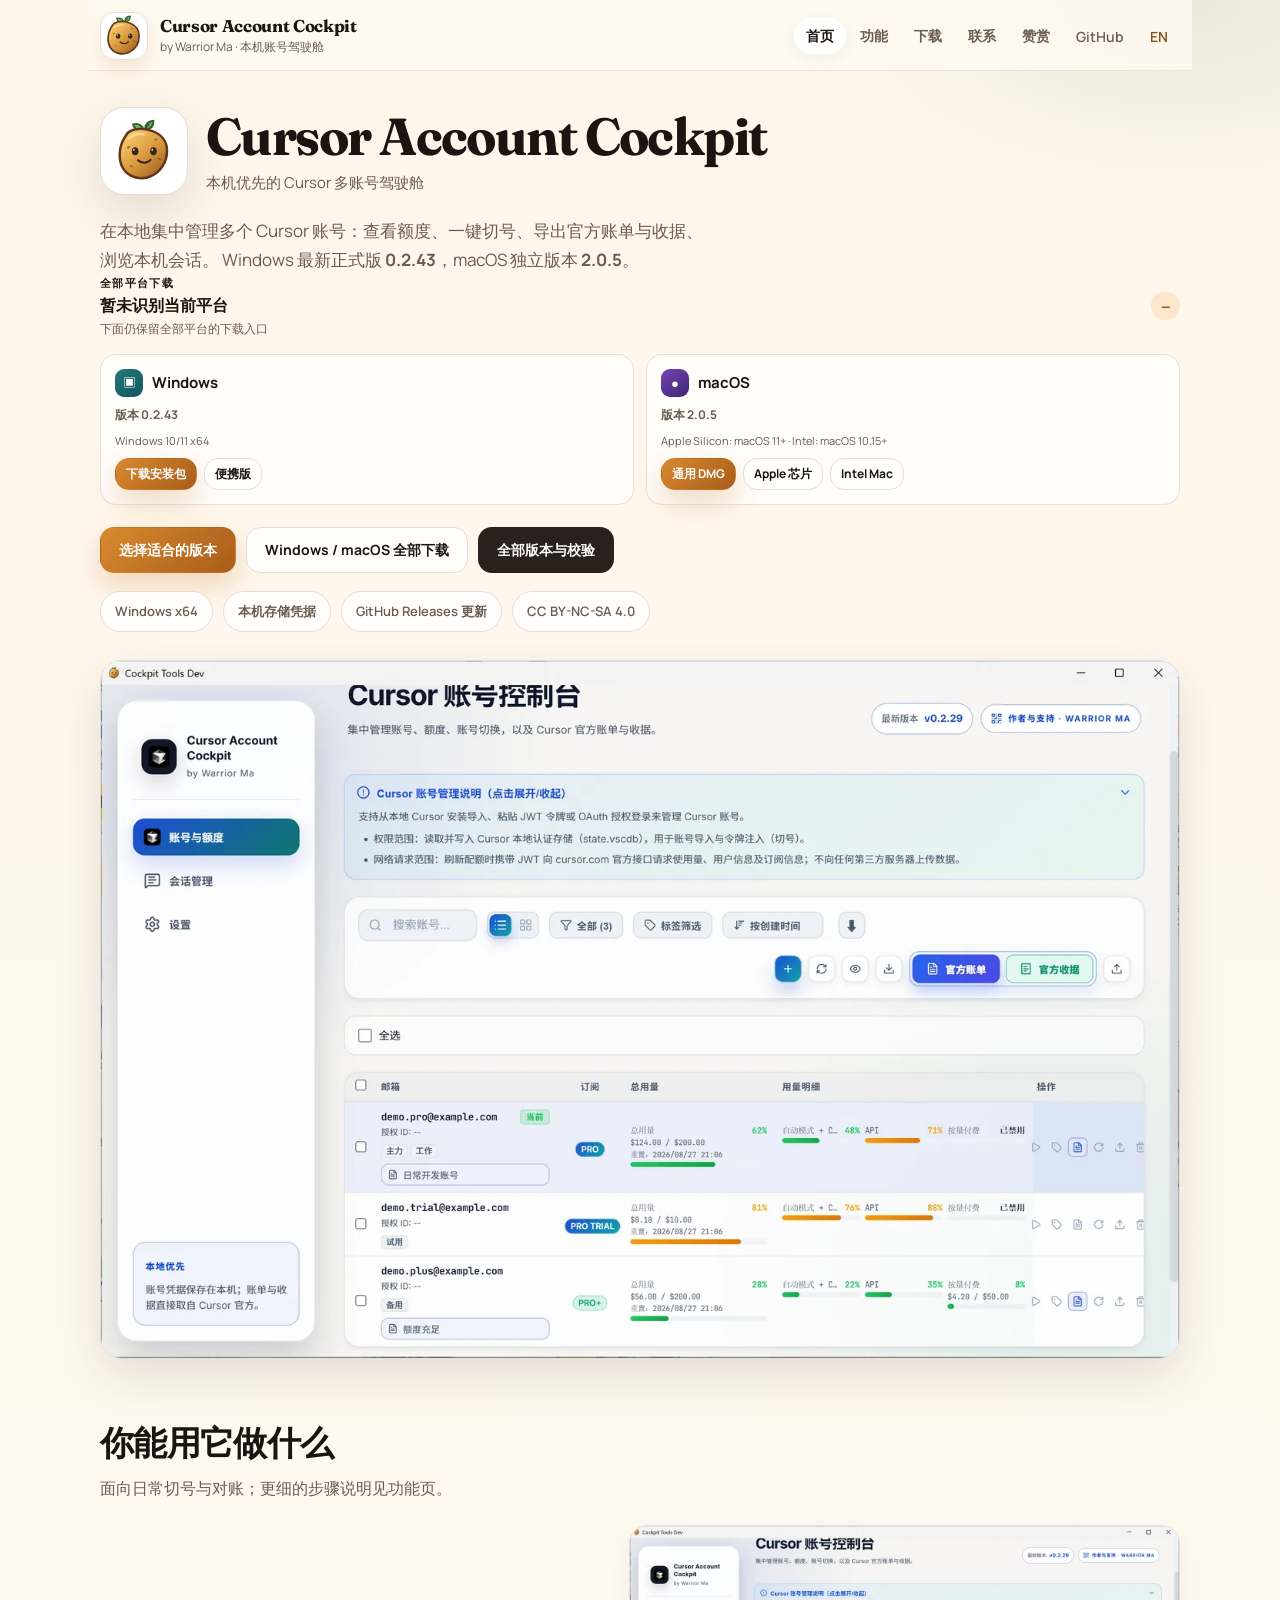
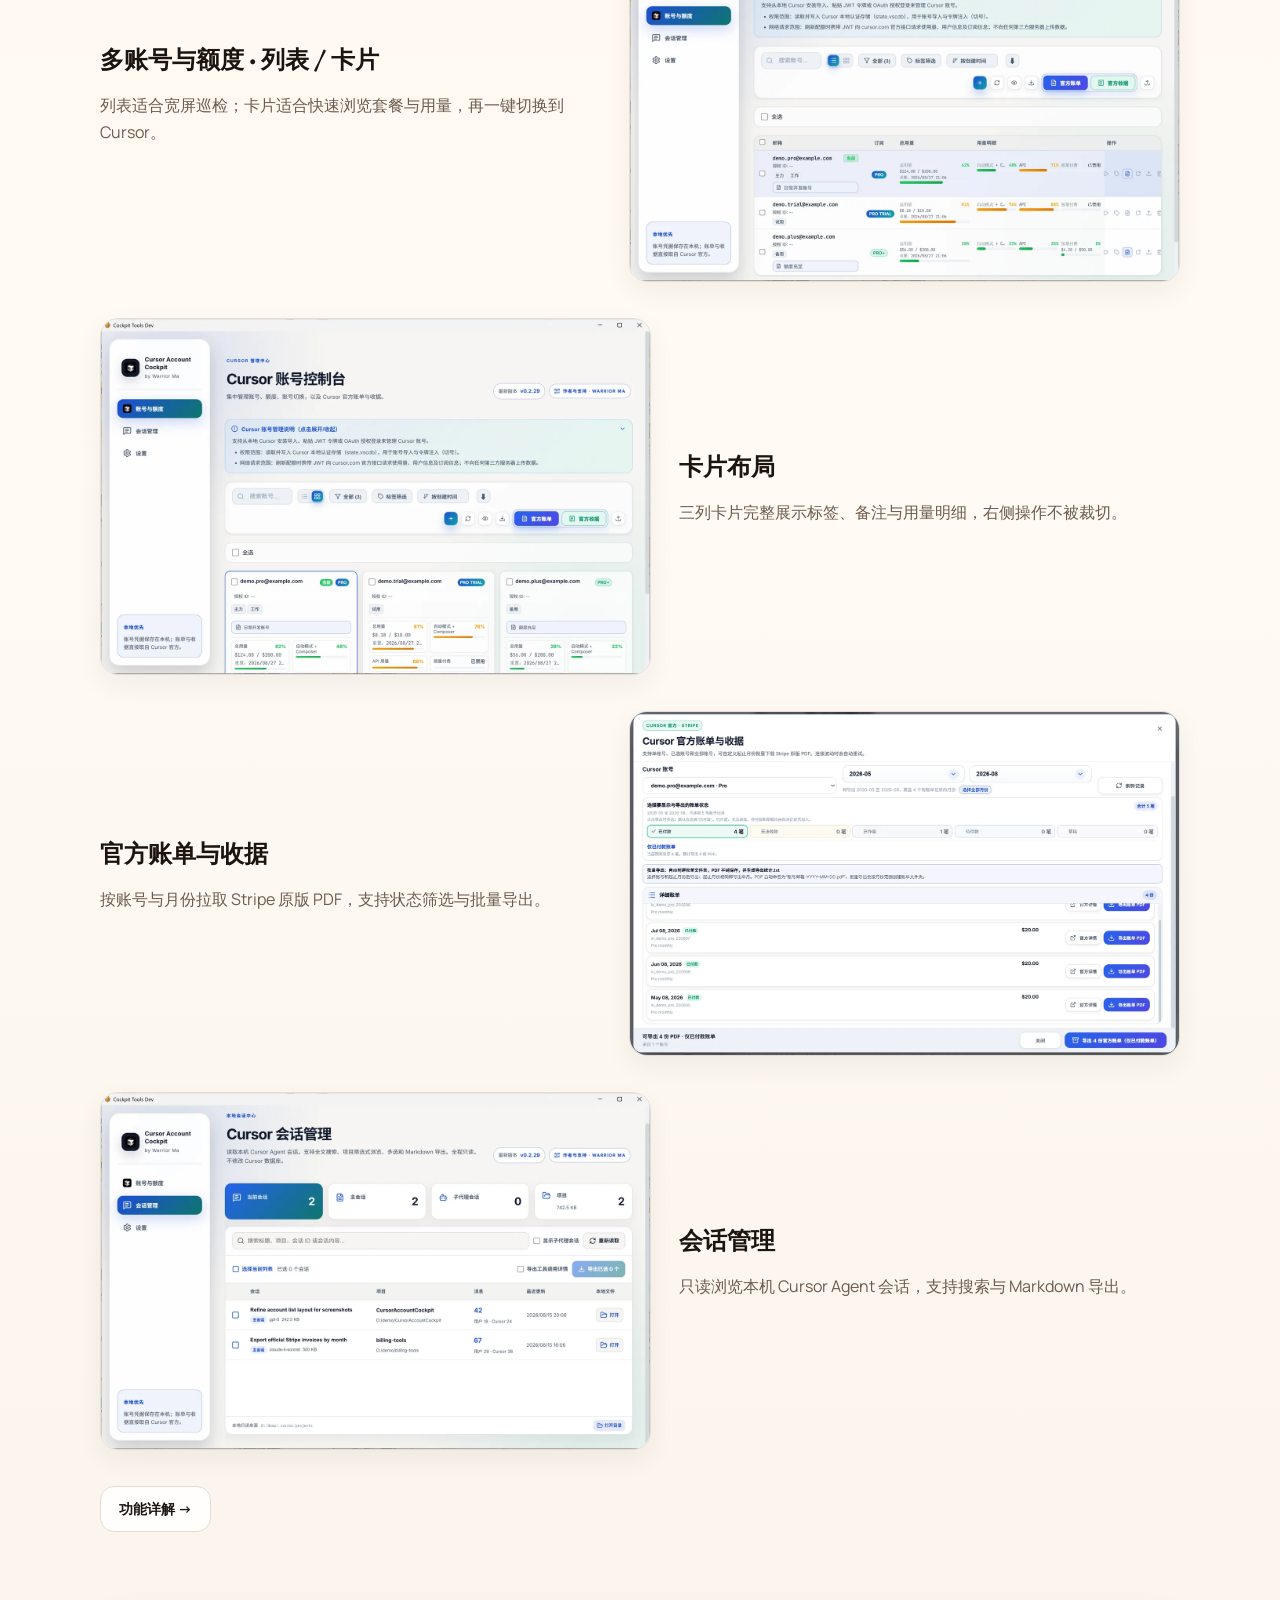
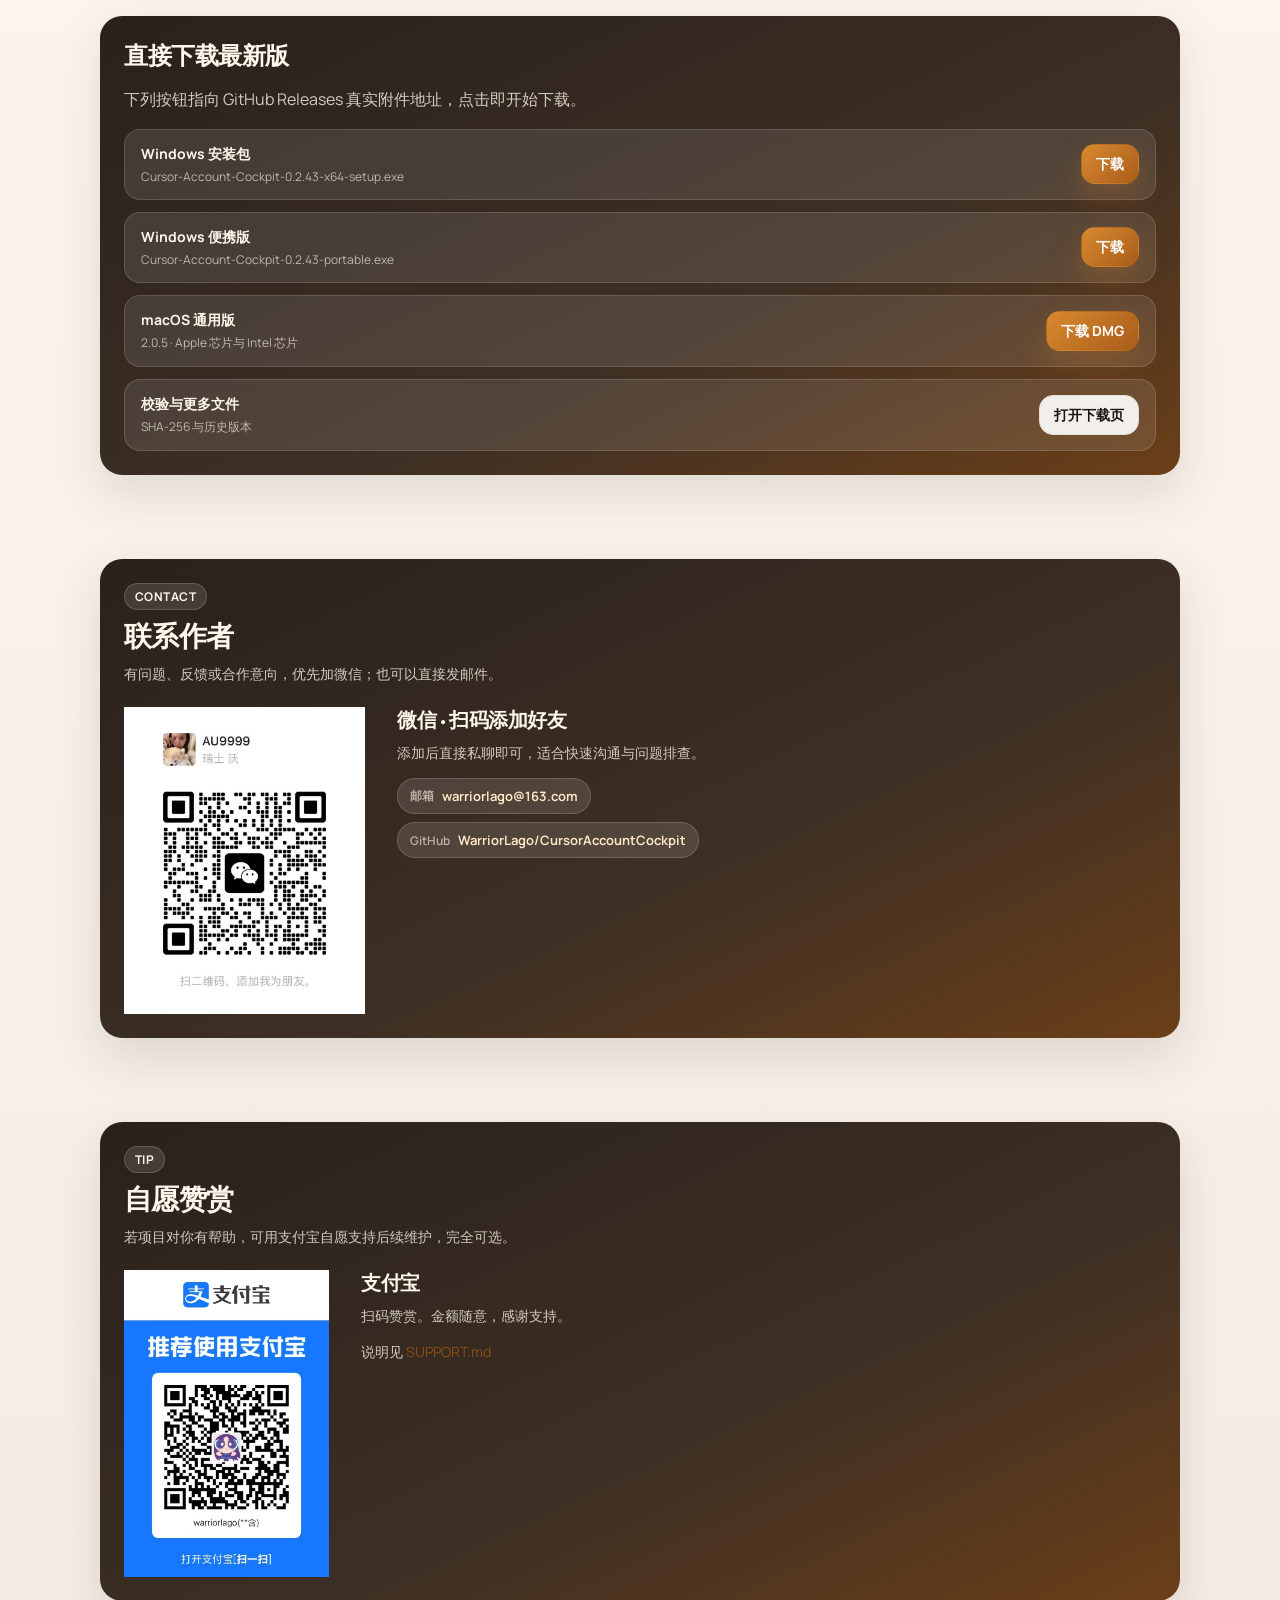
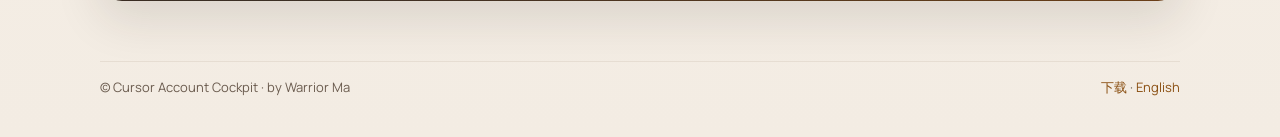
==== index.html @ 17961ff5 "release: sync site and README for Windows 0.2.43 / macOS 2.0.5" ====
﻿<!DOCTYPE html>
<html lang="zh-CN">
<head>
  <meta charset="UTF-8" />
  <meta name="viewport" content="width=device-width, initial-scale=1" />
  <title>Cursor Account Cockpit · 本机 Cursor 账号驾驶舱</title>
  <meta name="description" content="本机多账号管理、账单导出、会话浏览与安全设置。Windows 桌面应用。" />
  <link rel="icon" href="assets/potato.svg" type="image/svg+xml" />
  <link rel="preconnect" href="https://fonts.googleapis.com" />
  <link rel="preconnect" href="https://fonts.gstatic.com" crossorigin />
  <link href="https://fonts.googleapis.com/css2?family=Fraunces:opsz,wght@9..144,650;9..144,700&family=Manrope:wght@400;600;700&display=swap" rel="stylesheet" />
  <link rel="stylesheet" href="assets/site.css?v=20260826img2" />
</head>
<body>
  <div class="shell">
    <header class="topnav">
      <a class="brand" href="./">
        <span class="brand-mark"><img src="assets/potato.svg" alt="" width="48" height="48" /></span>
        <span>
          <strong>Cursor Account Cockpit</strong>
          <em>by Warrior Ma · 本机账号驾驶舱</em>
        </span>
      </a>
      <nav class="nav-links" aria-label="主导航">
        <a class="active" href="./">首页</a>
        <a href="features.html">功能</a>
        <a href="download.html">下载</a>
        <a href="#contact">联系</a>
        <a href="#tip">赞赏</a>
        <a href="https://github.com/WarriorLago/CursorAccountCockpit">GitHub</a>
        <a class="lang-switch" href="en/">EN</a>
      </nav>
    </header>

    <section class="hero">
      <div class="hero-brand">
        <div class="hero-potato"><img src="assets/potato.svg" alt="Cursor Account Cockpit" width="88" height="88" /></div>
        <div>
          <h1>Cursor Account Cockpit</h1>
          <p>本机优先的 Cursor 多账号驾驶舱</p>
        </div>
      </div>
      <p class="lead">
        在本地集中管理多个 Cursor 账号：查看额度、一键切号、导出官方账单与收据、浏览本机会话。
        Windows 最新正式版 <strong>0.2.43</strong>，macOS 独立版本 <strong>2.0.5</strong>。
      </p>
      <div id="platform-recommendation" aria-live="polite"><span>正在检测当前平台…</span></div>
      <div class="actions">
        <a class="btn btn-primary" data-smart-download="primary" data-download-page="download.html" href="download.html">检测设备后下载</a>
        <a class="btn btn-ghost" href="download.html">Windows / macOS 全部下载</a>
        <a class="btn btn-deep" href="download.html">全部版本与校验</a>
      </div>
      <div class="pill-row">
        <span class="pill">Windows x64</span>
        <span class="pill">本机存储凭据</span>
        <span class="pill">GitHub Releases 更新</span>
        <span class="pill">CC BY-NC-SA 4.0</span>
      </div>
      <div class="hero-shot">
        <img src="assets/images/accounts.webp" alt="账号与额度列表界面" width="1400" height="860" />
      </div>
    </section>

    <section class="section" id="highlights">
      <div class="section-head">
        <h2>你能用它做什么</h2>
        <p>面向日常切号与对账；更细的步骤说明见功能页。</p>
      </div>

      <article class="feature">
        <div>
          <h3>多账号与额度 · 列表 / 卡片</h3>
          <p>列表适合宽屏巡检；卡片适合快速浏览套餐与用量，再一键切换到 Cursor。</p>
        </div>
        <div class="feature-media">
          <img loading="lazy" decoding="async" src="assets/images/accounts.webp" alt="账号列表视图" />
        </div>
      </article>

      <article class="feature reverse">
        <div>
          <h3>卡片布局</h3>
          <p>三列卡片完整展示标签、备注与用量明细，右侧操作不被裁切。</p>
        </div>
        <div class="feature-media">
          <img loading="lazy" decoding="async" src="assets/images/accounts-cards.webp" alt="账号卡片视图" />
        </div>
      </article>

      <article class="feature">
        <div>
          <h3>官方账单与收据</h3>
          <p>按账号与月份拉取 Stripe 原版 PDF，支持状态筛选与批量导出。</p>
        </div>
        <div class="feature-media">
          <img loading="lazy" decoding="async" src="assets/images/billing.webp" alt="官方账单导出" />
        </div>
      </article>

      <article class="feature reverse">
        <div>
          <h3>会话管理</h3>
          <p>只读浏览本机 Cursor Agent 会话，支持搜索与 Markdown 导出。</p>
        </div>
        <div class="feature-media">
          <img loading="lazy" decoding="async" src="assets/images/sessions.webp" alt="会话管理" />
        </div>
      </article>

      <div class="actions">
        <a class="btn btn-ghost" href="features.html">功能详解 →</a>
      </div>
    </section>

    <section class="section">
      <div class="panel deep">
        <h2>直接下载最新版</h2>
        <p>下列按钮指向 GitHub Releases 真实附件地址，点击即开始下载。</p>
        <div class="dl-grid">
          <div class="dl-item">
            <div>
              <strong>Windows 安装包</strong>
              <span>Cursor-Account-Cockpit-0.2.43-x64-setup.exe</span>
            </div>
            <a class="btn btn-primary" href="https://github.com/WarriorLago/CursorAccountCockpit/releases/download/v0.2.43/Cursor-Account-Cockpit-0.2.43-x64-setup.exe">下载</a>
          </div>
          <div class="dl-item">
            <div>
              <strong>Windows 便携版</strong>
              <span>Cursor-Account-Cockpit-0.2.43-portable.exe</span>
            </div>
            <a class="btn btn-primary" href="https://github.com/WarriorLago/CursorAccountCockpit/releases/download/v0.2.43/Cursor-Account-Cockpit-0.2.43-portable.exe">下载</a>
          </div>
          <div class="dl-item">
            <div>
              <strong>macOS 通用版</strong>
              <span>2.0.5 · Apple 芯片与 Intel 芯片</span>
            </div>
            <a class="btn btn-primary" href="https://github.com/WarriorLago/CursorAccountCockpit/releases/download/v2.0.5/Cursor-Account-Cockpit-2.0.5-macos-universal.dmg">下载 DMG</a>
          </div>
          <div class="dl-item">
            <div>
              <strong>校验与更多文件</strong>
              <span>SHA-256 与历史版本</span>
            </div>
            <a class="btn btn-ghost" href="download.html">打开下载页</a>
          </div>
        </div>
      </div>
    </section>

    <section class="section" id="contact">
      <div class="panel deep contact-band">
        <div class="band-head">
          <span class="eyebrow">CONTACT</span>
          <h2>联系作者</h2>
          <p>有问题、反馈或合作意向，优先加微信；也可以直接发邮件。</p>
        </div>
        <div class="contact-layout">
          <div class="qr-frame">
            <img
              class="qr-wechat"
              src="assets/images/wechat.png"
              alt="微信联系二维码"
              width="241"
              height="307"
              style="width:241px!important;height:307px!important;max-width:241px!important;max-height:307px!important;"
            />
          </div>
          <div class="band-body">
            <h3>微信 · 扫码添加好友</h3>
            <p>添加后直接私聊即可，适合快速沟通与问题排查。</p>
            <div class="contact-channels">
              <a class="channel" href="mailto:warriorlago@163.com">
                <span class="channel-label">邮箱</span>
                warriorlago@163.com
              </a>
              <a class="channel" href="https://github.com/WarriorLago/CursorAccountCockpit">
                <span class="channel-label">GitHub</span>
                WarriorLago/CursorAccountCockpit
              </a>
            </div>
          </div>
        </div>
      </div>
    </section>

    <section class="section" id="tip">
      <div class="panel deep tip-band">
        <div class="band-head">
          <span class="eyebrow">TIP</span>
          <h2>自愿赞赏</h2>
          <p>若项目对你有帮助，可用支付宝自愿支持后续维护，完全可选。</p>
        </div>
        <div class="tip-layout">
          <div class="qr-frame">
            <img
              class="qr-alipay"
              src="assets/images/alipay.png"
              alt="支付宝赞赏二维码"
              width="205"
              height="307"
              style="width:205px!important;height:307px!important;max-width:205px!important;max-height:307px!important;"
            />
          </div>
          <div class="band-body">
            <h3>支付宝</h3>
            <p>扫码赞赏。金额随意，感谢支持。</p>
            <p class="tip-note">说明见 <a href="https://github.com/WarriorLago/CursorAccountCockpit/blob/main/docs/SUPPORT.md">SUPPORT.md</a></p>
          </div>
        </div>
      </div>
    </section>

    <footer class="site-footer">
      <div class="row">
        <span>© Cursor Account Cockpit · by Warrior Ma</span>
        <span><a href="https://github.com/WarriorLago/CursorAccountCockpit/releases">下载</a> · <a href="en/">English</a></span>
      </div>
    </footer>
  </div>
  <script src="assets/platform-recommendation.js?v=20260825dnd1" defer></script>
</body>
</html>
---- assets/site.css ----
:root {
  --ink: #1c1410;
  --muted: #6b5c4f;
  --line: #e6ddd2;
  --paper: #fffaf3;
  --panel: #ffffff;
  --accent: #c8792a;
  --accent-ink: #8a4f12;
  --deep: #2a211c;
  --ok: #2f6b4f;
  --shadow: 0 18px 48px rgba(42, 33, 28, 0.12);
  --font-display: "Fraunces", "Songti SC", "SimSun", serif;
  --font-body: "Manrope", "Segoe UI", "PingFang SC", "Microsoft YaHei", sans-serif;
}

* { box-sizing: border-box; }
html { scroll-behavior: smooth; }
body {
  margin: 0;
  min-height: 100vh;
  color: var(--ink);
  font-family: var(--font-body);
  background:
    radial-gradient(900px 420px at 8% -10%, rgba(200, 121, 42, 0.18), transparent 55%),
    radial-gradient(700px 380px at 92% 0%, rgba(47, 107, 79, 0.1), transparent 50%),
    linear-gradient(180deg, #fff6ea 0%, var(--paper) 42%, #f3ece3 100%);
}

img { max-width: 100%; height: auto; display: block; }

/* Keep product screenshots sharp: never upscale past native pixels */
.hero-shot img,
.feature-media img {
  width: auto;
  max-width: 100%;
  height: auto;
  margin-left: auto;
  margin-right: auto;
  image-rendering: -webkit-optimize-contrast;
}
a { color: var(--accent-ink); text-decoration: none; }
a:hover { text-decoration: underline; }

.shell { width: min(1080px, calc(100% - 28px)); margin: 0 auto; }

.topnav {
  position: sticky;
  top: 0;
  z-index: 20;
  display: flex;
  align-items: center;
  justify-content: space-between;
  gap: 16px;
  padding: 12px 12px 10px;
  margin: 0 -12px;
  background: rgba(255, 250, 243, 0.82);
  border-bottom: 1px solid rgba(230, 221, 210, 0.72);
  backdrop-filter: blur(16px);
}
.brand {
  display: flex;
  align-items: center;
  gap: 12px;
  color: inherit;
  text-decoration: none;
}
.brand:hover { text-decoration: none; }
.brand-mark {
  width: 48px;
  height: 48px;
  border-radius: 14px;
  overflow: hidden;
  background: #fff;
  border: 1px solid var(--line);
  box-shadow: 0 8px 20px rgba(200, 121, 42, 0.18);
  flex: none;
}
.brand-mark img { width: 100%; height: 100%; object-fit: cover; }
.brand strong {
  display: block;
  font-family: var(--font-display);
  font-size: 17px;
  font-weight: 700;
  letter-spacing: -0.02em;
  line-height: 1.15;
}
.brand em {
  display: block;
  margin-top: 2px;
  font-style: normal;
  font-size: 12px;
  color: var(--muted);
}
.nav-links {
  display: flex;
  flex-wrap: wrap;
  gap: 4px 2px;
  align-items: center;
  justify-content: flex-end;
}
.nav-links a {
  color: var(--muted);
  font-size: 14px;
  font-weight: 600;
  text-decoration: none;
  padding: 8px 12px;
  border-radius: 999px;
}
.nav-links a:hover,
.nav-links a.active {
  color: var(--ink);
  background: rgba(255, 255, 255, 0.92);
  box-shadow: 0 4px 14px rgba(42, 33, 28, 0.06);
}
.lang-switch { color: var(--accent-ink) !important; }

.hero {
  padding: 36px 0 20px;
}
.hero-brand {
  display: flex;
  align-items: center;
  gap: 18px;
  margin-bottom: 22px;
}
.hero-potato {
  width: 88px;
  height: 88px;
  border-radius: 24px;
  background: #fff;
  border: 1px solid var(--line);
  box-shadow: var(--shadow);
  padding: 8px;
  flex: none;
}
.hero-potato img { width: 100%; height: 100%; }
.hero-brand h1 {
  margin: 0;
  font-family: var(--font-display);
  font-size: clamp(34px, 5vw, 52px);
  line-height: 1.05;
  letter-spacing: -0.03em;
}
.hero-brand p {
  margin: 8px 0 0;
  color: var(--muted);
  font-size: 15px;
}
.lead {
  margin: 0;
  max-width: 38rem;
  color: var(--muted);
  font-size: 17px;
  line-height: 1.7;
}
.actions {
  display: flex;
  flex-wrap: wrap;
  gap: 10px;
  margin-top: 22px;
}
.btn {
  display: inline-flex;
  align-items: center;
  justify-content: center;
  gap: 8px;
  min-height: 46px;
  padding: 0 18px;
  border-radius: 14px;
  font-weight: 700;
  font-size: 14px;
  text-decoration: none;
  border: 1px solid transparent;
  transition: transform .15s ease, box-shadow .15s ease;
}
.btn:hover { text-decoration: none; transform: translateY(-1px); }
.btn-primary {
  background: linear-gradient(135deg, #d8892f, #a85d1a);
  color: #fff;
  box-shadow: 0 12px 28px rgba(200, 121, 42, 0.28);
}
.btn-ghost {
  background: rgba(255, 255, 255, 0.9);
  color: var(--ink);
  border-color: var(--line);
}
.btn-deep {
  background: var(--deep);
  color: #fff;
}

.hero-shot {
  margin-top: 28px;
  border-radius: 22px;
  overflow: hidden;
  border: 1px solid var(--line);
  background: #fff;
  box-shadow: var(--shadow);
}
.hero-shot img { width: auto; max-width: 100%; }

.section { padding: 42px 0; }
.section-head { max-width: 640px; margin-bottom: 22px; }
.section-head h2 {
  margin: 0 0 8px;
  font-family: var(--font-display);
  font-size: clamp(26px, 3vw, 34px);
  letter-spacing: -0.02em;
}
.section-head p { margin: 0; color: var(--muted); line-height: 1.7; }

.pill-row {
  display: flex;
  flex-wrap: wrap;
  gap: 10px;
  margin: 18px 0 0;
}
.pill {
  padding: 10px 14px;
  border-radius: 999px;
  background: rgba(255,255,255,0.88);
  border: 1px solid var(--line);
  font-size: 13px;
  font-weight: 600;
  color: var(--muted);
}

.feature {
  display: grid;
  grid-template-columns: 1fr 1.1fr;
  gap: 28px;
  align-items: center;
  margin: 0 0 36px;
}
.feature.reverse { direction: rtl; }
.feature.reverse > * { direction: ltr; }
.feature h3 {
  margin: 0 0 10px;
  font-family: var(--font-display);
  font-size: 24px;
}
.feature p, .feature li {
  color: var(--muted);
  line-height: 1.7;
}
.feature ul { margin: 10px 0 0; padding-left: 18px; }
.feature-media {
  border-radius: 18px;
  overflow: hidden;
  border: 1px solid var(--line);
  background: #fff;
  box-shadow: 0 10px 28px rgba(42, 33, 28, 0.06);
}

.panel {
  padding: 24px;
  border-radius: 22px;
  background: var(--panel);
  border: 1px solid var(--line);
  box-shadow: 0 10px 28px rgba(42, 33, 28, 0.05);
}
.panel.deep {
  background: linear-gradient(155deg, #2a211c, #3d2f24 60%, #6b3f18);
  color: #fff7ec;
  border: none;
  box-shadow: var(--shadow);
}
.panel.deep p { color: rgba(255, 247, 236, 0.78); }
.panel h2 {
  margin: 0 0 8px;
  font-family: var(--font-display);
  letter-spacing: -0.02em;
}

.dl-grid {
  display: grid;
  gap: 12px;
  margin-top: 18px;
}
.dl-item {
  display: flex;
  flex-wrap: wrap;
  align-items: center;
  justify-content: space-between;
  gap: 12px;
  padding: 14px 16px;
  border-radius: 16px;
  background: rgba(255,255,255,0.1);
  border: 1px solid rgba(255,255,255,0.14);
}
.dl-item strong { display: block; font-size: 14px; }
.dl-item span { display: block; margin-top: 4px; font-size: 12px; color: rgba(255,247,236,0.65); }
.dl-item a.btn { min-height: 40px; padding: 0 14px; }

.release-list { display: grid; gap: 14px; margin-top: 16px; }
.release-card {
  padding: 16px;
  border-radius: 16px;
  background: #fff;
  border: 1px solid var(--line);
}
.release-card header {
  display: flex;
  flex-wrap: wrap;
  align-items: baseline;
  justify-content: space-between;
  gap: 8px;
  margin-bottom: 10px;
}
.release-card h3 {
  margin: 0;
  font-family: var(--font-display);
  font-size: 20px;
}
.release-card .meta { color: var(--muted); font-size: 13px; }
.asset-links {
  display: flex;
  flex-wrap: wrap;
  gap: 8px;
}
.asset-links a {
  display: inline-flex;
  align-items: center;
  min-height: 36px;
  padding: 0 12px;
  border-radius: 999px;
  background: #fff6ea;
  border: 1px solid var(--line);
  color: var(--ink);
  font-size: 13px;
  font-weight: 650;
  text-decoration: none;
}
.asset-links a:hover {
  background: #ffe8c8;
  text-decoration: none;
}
.asset-links a.primary {
  background: linear-gradient(135deg, #d8892f, #a85d1a);
  border-color: transparent;
  color: #fff;
}
.note {
  margin-top: 10px;
  font-size: 13px;
  color: var(--muted);
}
.status { color: var(--muted); font-size: 14px; }

/* Contact vs tip: two separate bands, compact on desktop */
.contact-band + .tip-band {
  margin-top: 18px;
}
.band-head {
  margin-bottom: 14px;
}
.band-head .eyebrow {
  display: inline-block;
  margin: 0 0 8px;
  padding: 4px 10px;
  border-radius: 999px;
  font-size: 12px;
  font-weight: 700;
  letter-spacing: 0.04em;
  color: #fff6ea;
  background: rgba(255, 255, 255, 0.12);
  border: 1px solid rgba(255, 255, 255, 0.16);
}
.band-head h2 {
  margin: 0 0 6px;
  font-family: var(--font-display);
  letter-spacing: -0.02em;
  font-size: 28px;
}
.band-head p {
  margin: 0;
  color: rgba(255, 247, 236, 0.78);
  line-height: 1.65;
  font-size: 14px;
  max-width: 52ch;
}

.contact-layout,
.tip-layout {
  display: grid;
  grid-template-columns: auto 1fr;
  gap: 24px 32px;
  align-items: start;
  padding: 8px 0 0;
  background: transparent;
  border: none;
  border-radius: 0;
}

/* QR codes: exactly 50% of original pixels (ratio locked) */
.qr-frame {
  flex-shrink: 0;
  line-height: 0;
  margin: 0;
  padding: 0;
  width: fit-content;
  max-width: 100%;
  background: transparent !important;
  border: 0 !important;
  border-radius: 0 !important;
  box-shadow: none !important;
  overflow: visible;
}
img.qr-wechat,
.qr-frame img.qr-wechat {
  display: block !important;
  width: 241px !important;   /* 803 * 0.3 */
  height: 307px !important;  /* 1024 * 0.3 */
  max-width: 241px !important;
  max-height: 307px !important;
  margin: 0 !important;
  padding: 0 !important;
  border: 0 !important;
  border-radius: 0 !important;
  box-shadow: none !important;
  background: transparent !important;
  object-fit: fill !important;
}
img.qr-alipay,
.qr-frame img.qr-alipay {
  display: block !important;
  width: 205px !important;   /* 683 * 0.3 */
  height: 307px !important;  /* 1024 * 0.3 */
  max-width: 205px !important;
  max-height: 307px !important;
  margin: 0 !important;
  padding: 0 !important;
  border: 0 !important;
  border-radius: 0 !important;
  box-shadow: none !important;
  background: transparent !important;
  object-fit: fill !important;
}

.band-body h3 {
  margin: 0 0 8px;
  font-family: var(--font-display);
  font-size: 20px;
  letter-spacing: -0.02em;
}
.band-body p {
  margin: 0 0 14px;
  color: rgba(255, 247, 236, 0.78);
  line-height: 1.6;
  font-size: 14px;
}
.contact-channels {
  display: flex;
  flex-direction: column;
  gap: 8px;
  align-items: flex-start;
}
.channel {
  display: inline-flex;
  align-items: center;
  gap: 8px;
  min-height: 36px;
  padding: 0 12px;
  border-radius: 999px;
  background: rgba(255, 246, 234, 0.12);
  border: 1px solid rgba(255, 255, 255, 0.16);
  color: #ffe8c8;
  font-size: 13px;
  font-weight: 650;
  text-decoration: none;
}
.channel:hover {
  background: rgba(255, 232, 200, 0.22);
  text-decoration: none;
}
.channel-label {
  color: rgba(255, 247, 236, 0.62);
  font-weight: 600;
  font-size: 12px;
}
.tip-note {
  margin: 0;
  font-size: 13px;
  color: rgba(255, 247, 236, 0.62);
}

.platform-recommendation {
  margin: 24px 0 8px;
  padding: 18px;
  border: 1px solid rgba(245, 174, 92, 0.5);
  border-radius: 22px;
  background: linear-gradient(135deg, rgba(255, 251, 244, 0.98), rgba(255, 243, 224, 0.78));
  box-shadow: 0 18px 42px rgba(85, 55, 30, 0.1);
  overflow: hidden;
}
.platform-recommendation-head { display: flex; align-items: center; justify-content: space-between; gap: 16px; }
.platform-recommendation-copy {
  display: grid;
  gap: 3px;
}
.platform-recommendation-copy .eyebrow {
  color: var(--accent-deep);
  font-size: 11px;
  letter-spacing: .12em;
  font-weight: 800;
  text-transform: uppercase;
}
.platform-recommendation-copy strong { color: var(--ink); font-size: 16px; }
.platform-recommendation-copy small { color: var(--muted); font-size: 12px; }
.platform-detected-badge, .platform-match {
  display: inline-flex;
  align-items: center;
  min-height: 28px;
  padding: 0 10px;
  border-radius: 999px;
  color: #7b4812;
  background: rgba(245, 174, 92, 0.22);
  font-size: 12px;
  font-weight: 800;
  white-space: nowrap;
}
.platform-options { display: grid; grid-template-columns: repeat(2, minmax(0, 1fr)); gap: 12px; margin-top: 16px; }
.platform-card {
  display: grid;
  gap: 9px;
  padding: 14px;
  border: 1px solid rgba(104, 82, 55, 0.16);
  border-radius: 16px;
  background: rgba(255, 255, 255, 0.72);
  transition: transform .2s ease, box-shadow .2s ease, border-color .2s ease;
}
.platform-card:hover { transform: translateY(-2px); box-shadow: 0 12px 24px rgba(85, 55, 30, 0.1); }
.platform-card.is-recommended { border-color: rgba(31, 122, 120, 0.55); box-shadow: inset 0 0 0 1px rgba(31, 122, 120, 0.12); }
.platform-card-head { display: flex; align-items: center; justify-content: space-between; gap: 8px; }
.platform-card-head > div { display: flex; align-items: center; gap: 9px; }
.platform-card-head strong { color: var(--ink); font-size: 15px; }
.platform-icon { display: inline-grid; place-items: center; width: 28px; height: 28px; border-radius: 9px; color: #fff; background: linear-gradient(145deg, #1f7a78, #15545f); font-size: 13px; }
.platform-card:nth-child(2) .platform-icon { background: linear-gradient(145deg, #7543b5, #3d2774); }
.platform-version { color: var(--muted); font-size: 12px; font-weight: 700; }
.platform-system { color: var(--muted); font-size: 11px; line-height: 1.45; }
.platform-card-actions { display: flex; flex-wrap: wrap; gap: 7px; }
.platform-card-actions .btn { min-height: 32px; padding: 0 10px; font-size: 12px; }
.platform-recommendation.is-neutral { color: var(--muted); }

@media (max-width: 620px) {
  .platform-recommendation-head { align-items: flex-start; }
  .platform-options { grid-template-columns: 1fr; }
}

.site-footer {
  padding: 18px 0 40px;
  color: var(--muted);
  font-size: 13px;
}
.site-footer .row {
  display: flex;
  justify-content: space-between;
  gap: 12px;
  flex-wrap: wrap;
  border-top: 1px solid var(--line);
  padding-top: 16px;
}

@media (max-width: 860px) {
  .feature,
  .feature.reverse { grid-template-columns: 1fr; direction: ltr; }
  .contact-layout,
  .tip-layout {
    grid-template-columns: 1fr;
    justify-items: center;
    text-align: center;
  }
  .band-body { text-align: center; }
  .band-head p { max-width: none; }
  .contact-channels { align-items: center; }
  img.qr-wechat,
  img.qr-alipay,
  .qr-frame img.qr-wechat,
  .qr-frame img.qr-alipay {
    max-width: min(100%, 92vw) !important;
    height: auto !important;
    max-height: none !important;
  }
  .hero-brand { align-items: flex-start; }
  .topnav { flex-direction: column; align-items: flex-start; }
  .nav-links { justify-content: flex-start; }
}
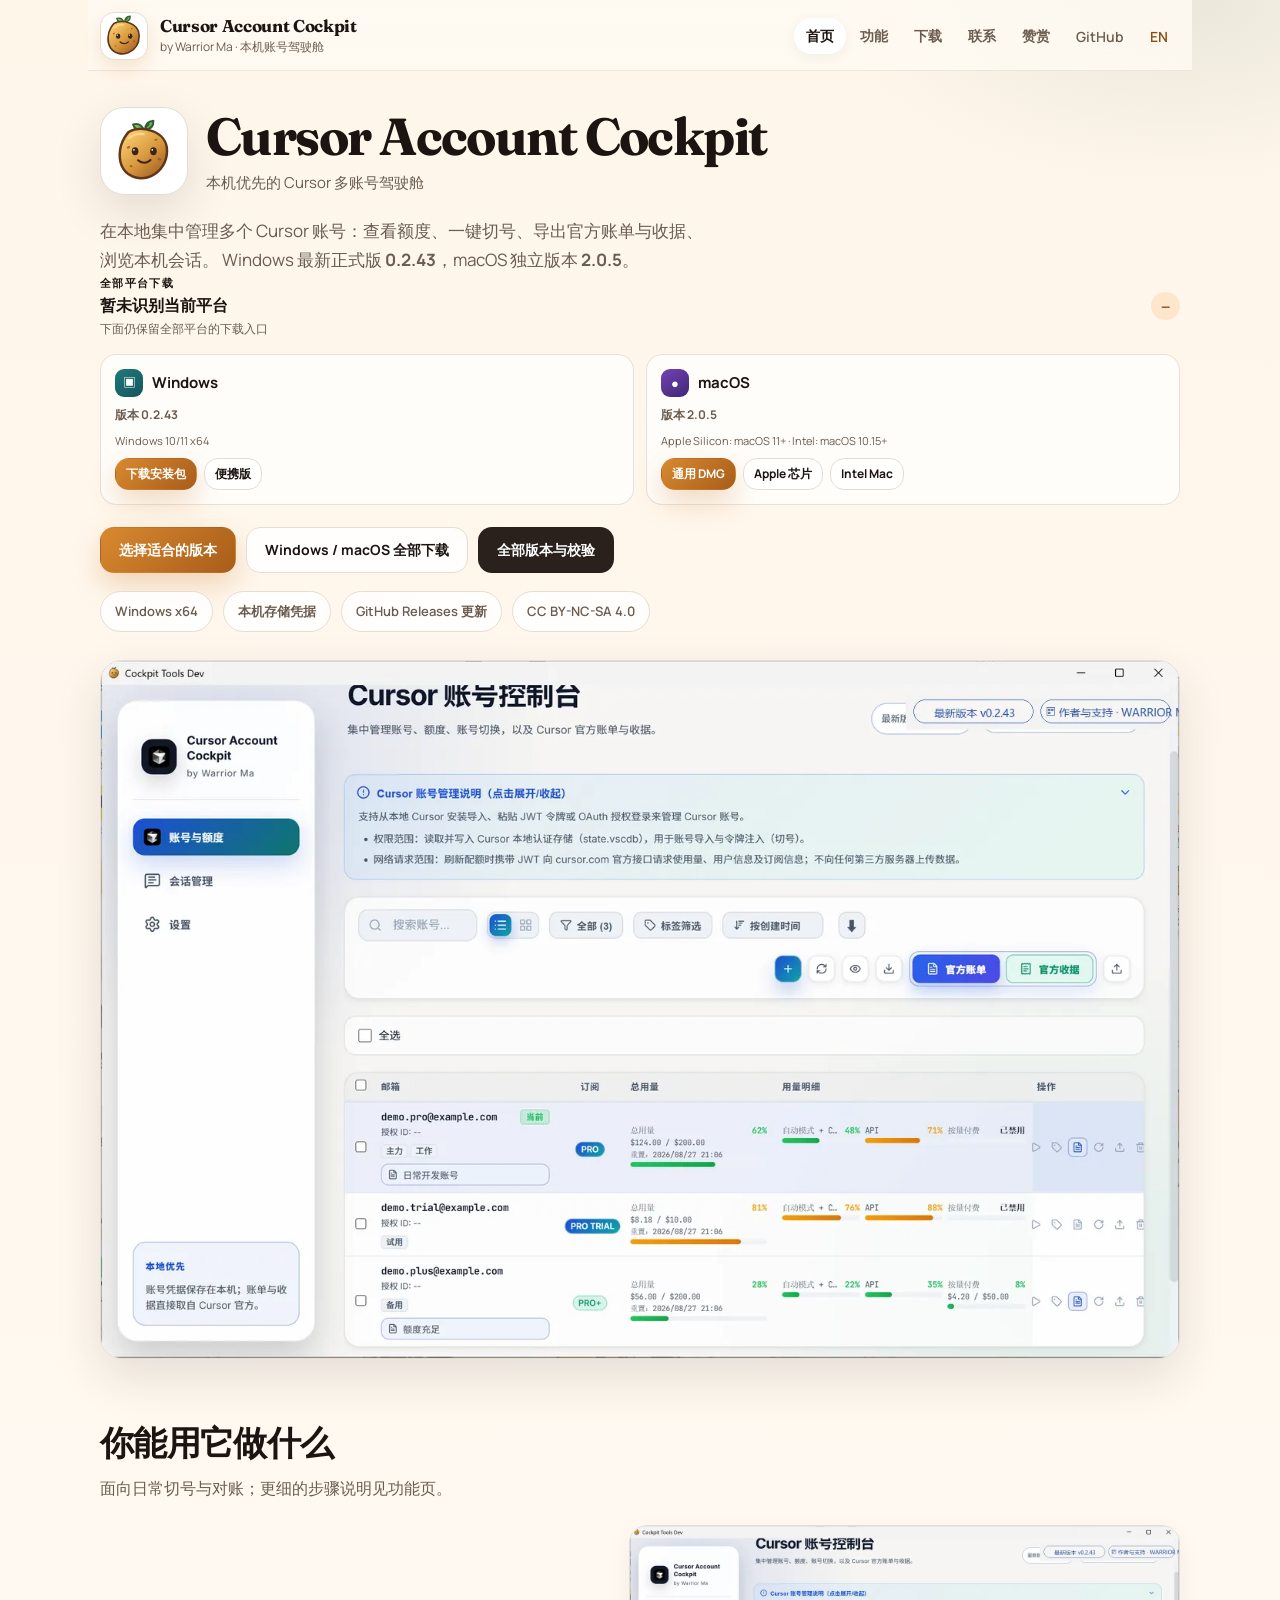
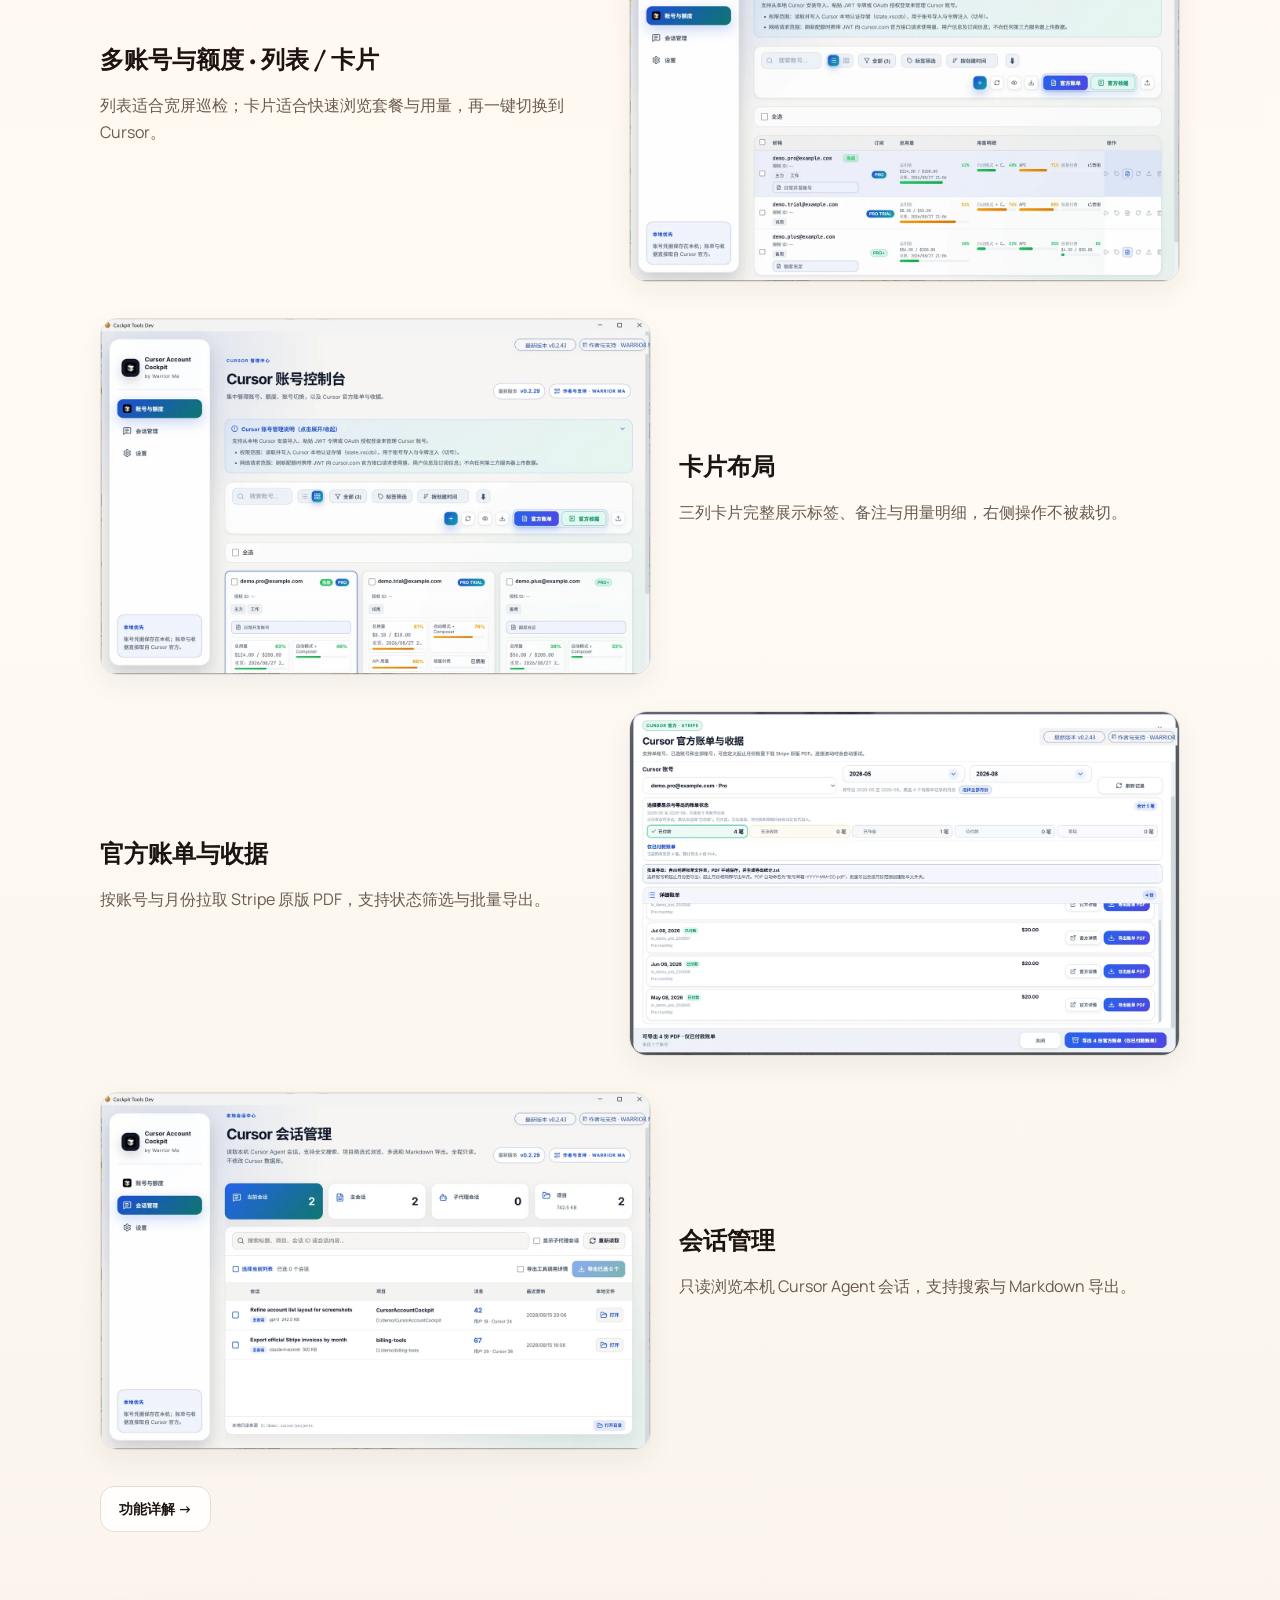
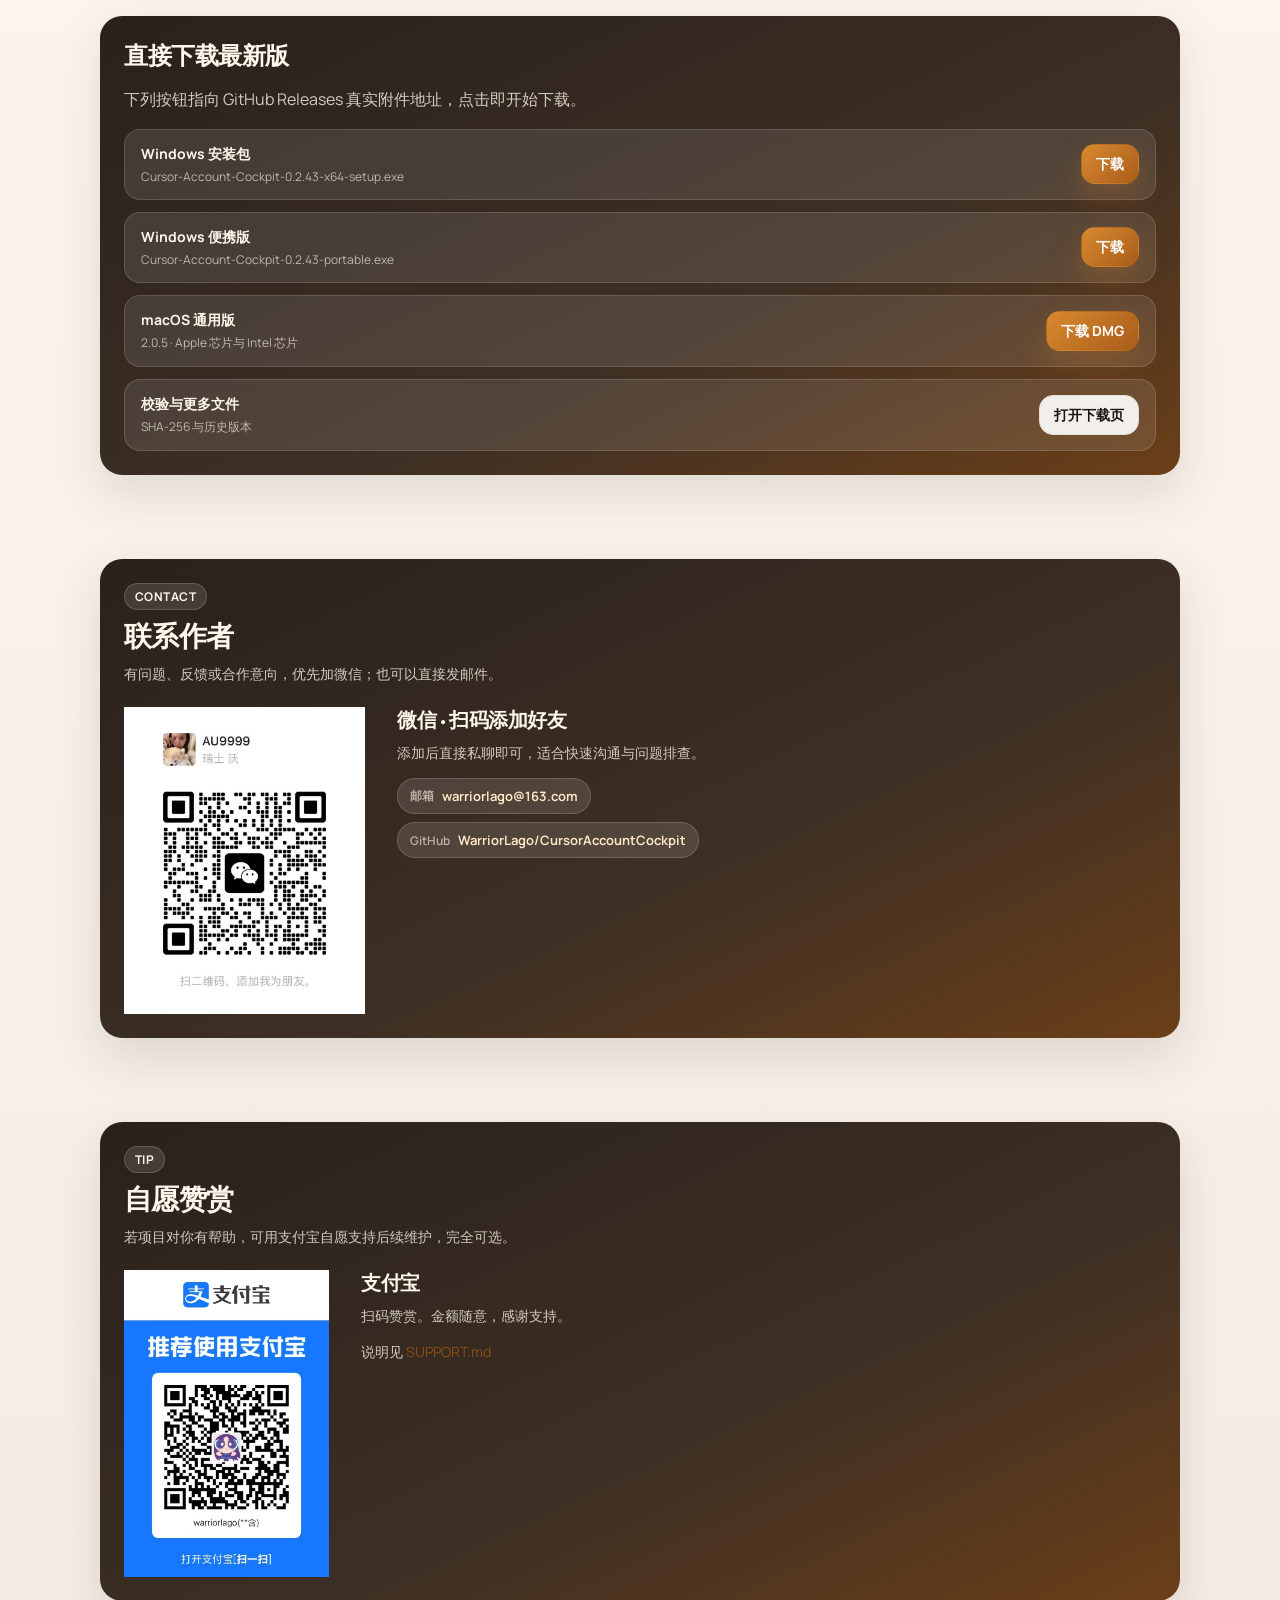
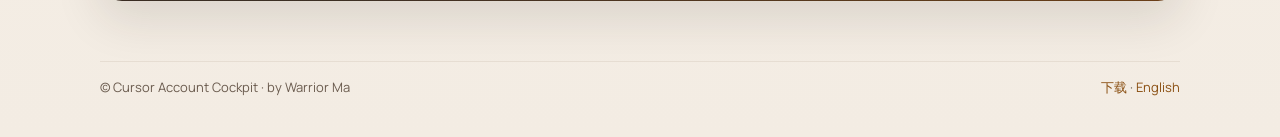
==== commit d76d2f8e: "release: refresh marketing screenshots to Windows 0.2.43" ====
--- a/index.html
+++ b/index.html
@@ -57,7 +57,7 @@
         <span class="pill">CC BY-NC-SA 4.0</span>
       </div>
       <div class="hero-shot">
-        <img src="assets/images/accounts.webp" alt="账号与额度列表界面" width="1400" height="860" />
+        <img src="assets/images/accounts.webp?v=20260826r1" alt="账号与额度列表界面" width="1400" height="860" />
       </div>
     </section>
 
@@ -73,7 +73,7 @@
           <p>列表适合宽屏巡检；卡片适合快速浏览套餐与用量，再一键切换到 Cursor。</p>
         </div>
         <div class="feature-media">
-          <img loading="lazy" decoding="async" src="assets/images/accounts.webp" alt="账号列表视图" />
+          <img loading="lazy" decoding="async" src="assets/images/accounts.webp?v=20260826r1" alt="账号列表视图" />
         </div>
       </article>
 
@@ -83,7 +83,7 @@
           <p>三列卡片完整展示标签、备注与用量明细，右侧操作不被裁切。</p>
         </div>
         <div class="feature-media">
-          <img loading="lazy" decoding="async" src="assets/images/accounts-cards.webp" alt="账号卡片视图" />
+          <img loading="lazy" decoding="async" src="assets/images/accounts-cards.webp?v=20260826r1" alt="账号卡片视图" />
         </div>
       </article>
 
@@ -93,7 +93,7 @@
           <p>按账号与月份拉取 Stripe 原版 PDF，支持状态筛选与批量导出。</p>
         </div>
         <div class="feature-media">
-          <img loading="lazy" decoding="async" src="assets/images/billing.webp" alt="官方账单导出" />
+          <img loading="lazy" decoding="async" src="assets/images/billing.webp?v=20260826r1" alt="官方账单导出" />
         </div>
       </article>
 
@@ -103,7 +103,7 @@
           <p>只读浏览本机 Cursor Agent 会话，支持搜索与 Markdown 导出。</p>
         </div>
         <div class="feature-media">
-          <img loading="lazy" decoding="async" src="assets/images/sessions.webp" alt="会话管理" />
+          <img loading="lazy" decoding="async" src="assets/images/sessions.webp?v=20260826r1" alt="会话管理" />
         </div>
       </article>
 
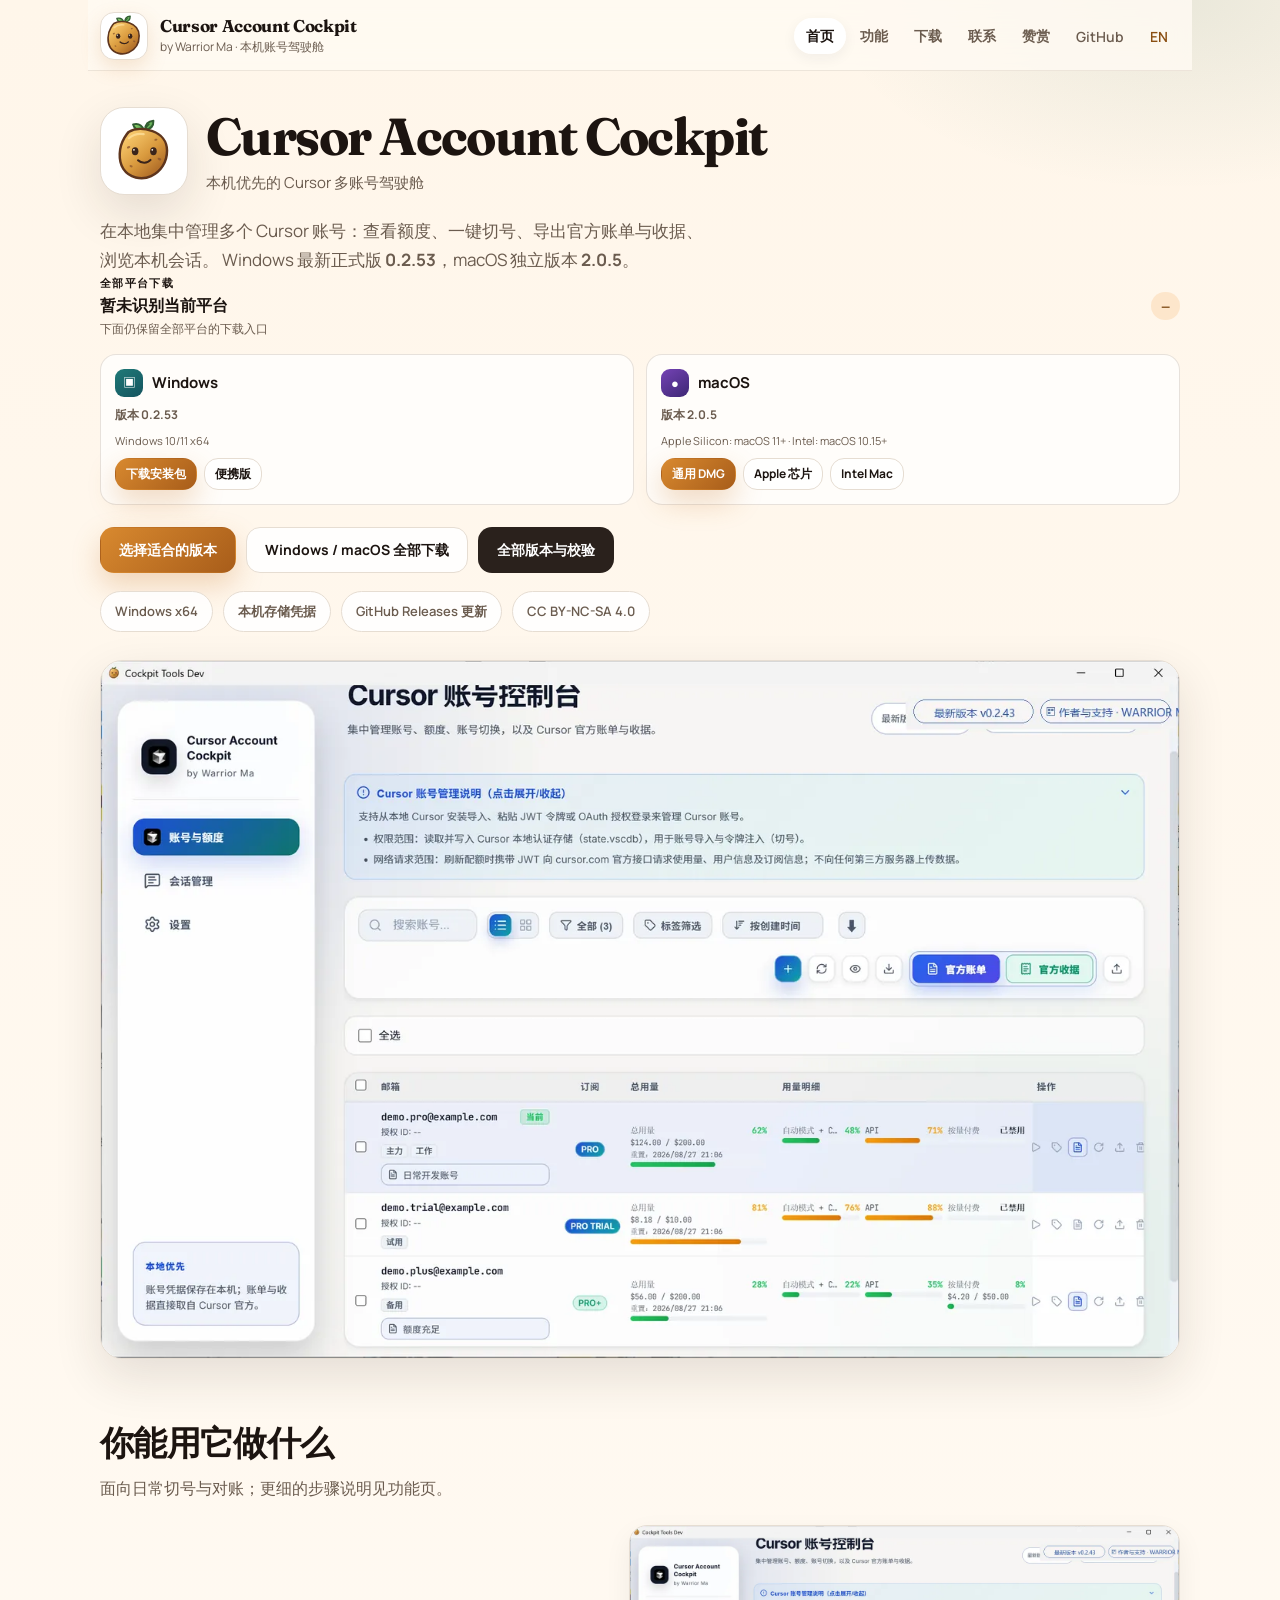
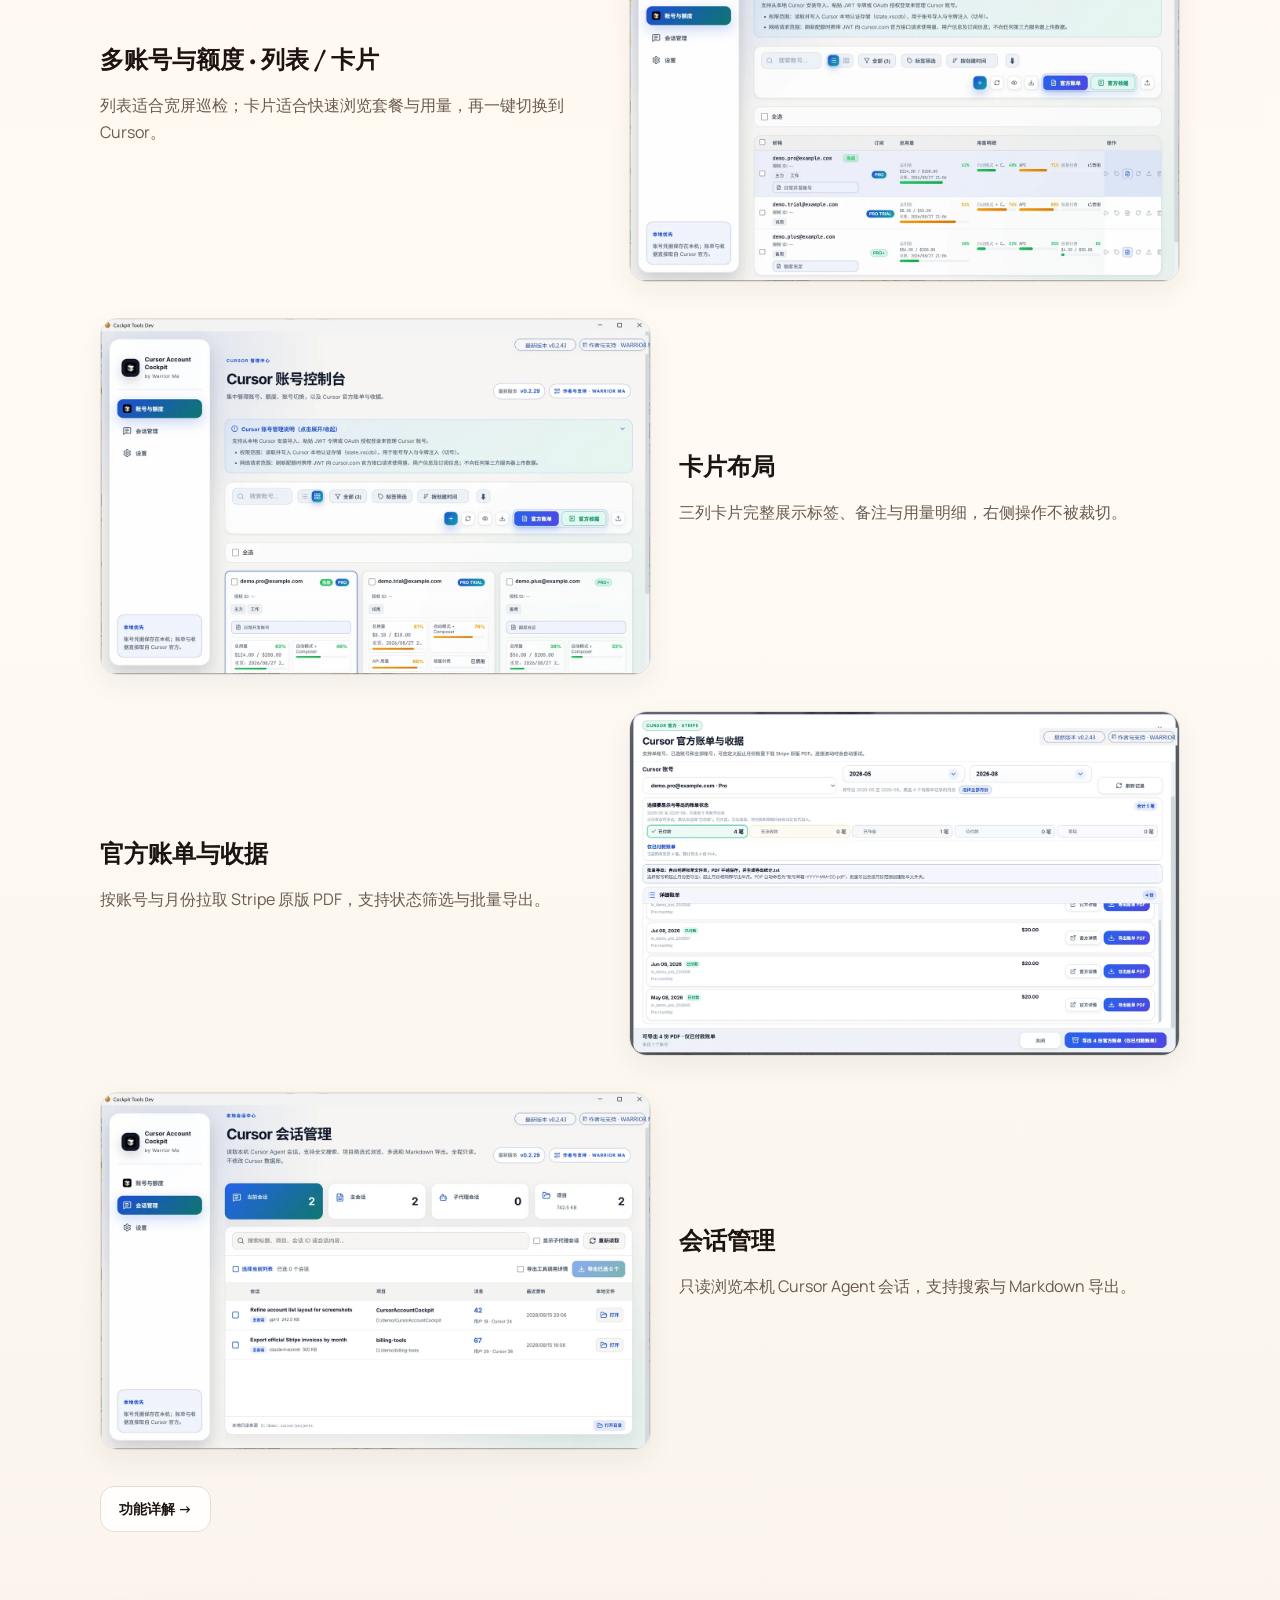
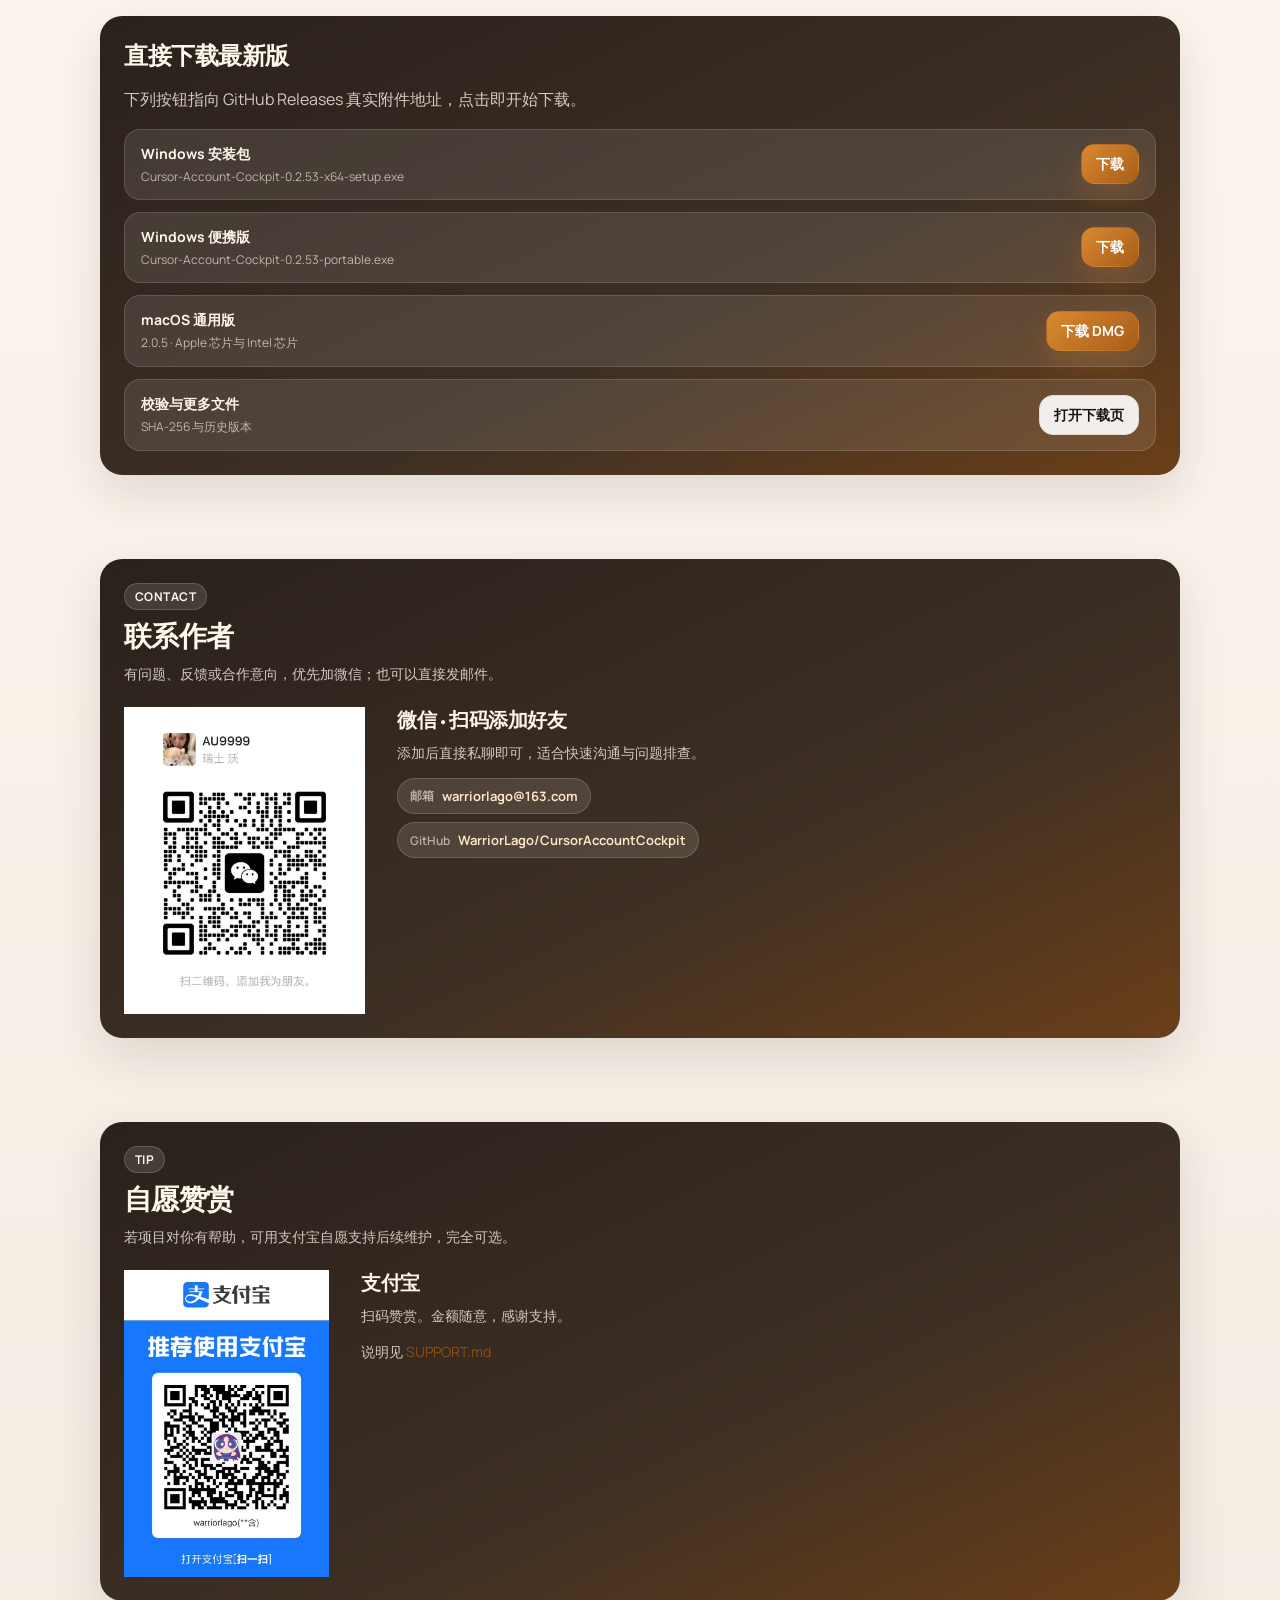
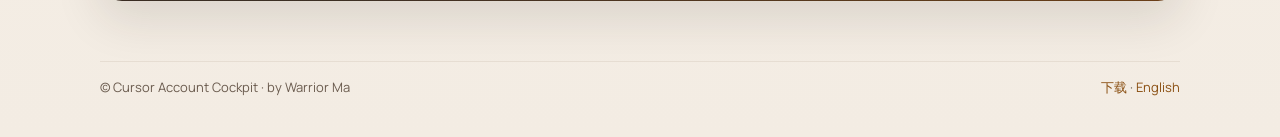
==== commit 0571d3e7: "release: publish Windows 0.2.53 GitHub OTA and update download pages" ====
--- a/index.html
+++ b/index.html
@@ -1,4 +1,4 @@
-﻿<!DOCTYPE html>
+<!DOCTYPE html>
 <html lang="zh-CN">
 <head>
   <meta charset="UTF-8" />
@@ -42,7 +42,7 @@
       </div>
       <p class="lead">
         在本地集中管理多个 Cursor 账号：查看额度、一键切号、导出官方账单与收据、浏览本机会话。
-        Windows 最新正式版 <strong>0.2.43</strong>，macOS 独立版本 <strong>2.0.5</strong>。
+        Windows 最新正式版 <strong>0.2.53</strong>，macOS 独立版本 <strong>2.0.5</strong>。
       </p>
       <div id="platform-recommendation" aria-live="polite"><span>正在检测当前平台…</span></div>
       <div class="actions">
@@ -120,16 +120,16 @@
           <div class="dl-item">
             <div>
               <strong>Windows 安装包</strong>
-              <span>Cursor-Account-Cockpit-0.2.43-x64-setup.exe</span>
-            </div>
-            <a class="btn btn-primary" href="https://github.com/WarriorLago/CursorAccountCockpit/releases/download/v0.2.43/Cursor-Account-Cockpit-0.2.43-x64-setup.exe">下载</a>
+              <span>Cursor-Account-Cockpit-0.2.53-x64-setup.exe</span>
+            </div>
+            <a class="btn btn-primary" href="https://github.com/WarriorLago/CursorAccountCockpit/releases/download/v0.2.53/Cursor-Account-Cockpit-0.2.53-x64-setup.exe">下载</a>
           </div>
           <div class="dl-item">
             <div>
               <strong>Windows 便携版</strong>
-              <span>Cursor-Account-Cockpit-0.2.43-portable.exe</span>
-            </div>
-            <a class="btn btn-primary" href="https://github.com/WarriorLago/CursorAccountCockpit/releases/download/v0.2.43/Cursor-Account-Cockpit-0.2.43-portable.exe">下载</a>
+              <span>Cursor-Account-Cockpit-0.2.53-portable.exe</span>
+            </div>
+            <a class="btn btn-primary" href="https://github.com/WarriorLago/CursorAccountCockpit/releases/download/v0.2.53/Cursor-Account-Cockpit-0.2.53-portable.exe">下载</a>
           </div>
           <div class="dl-item">
             <div>
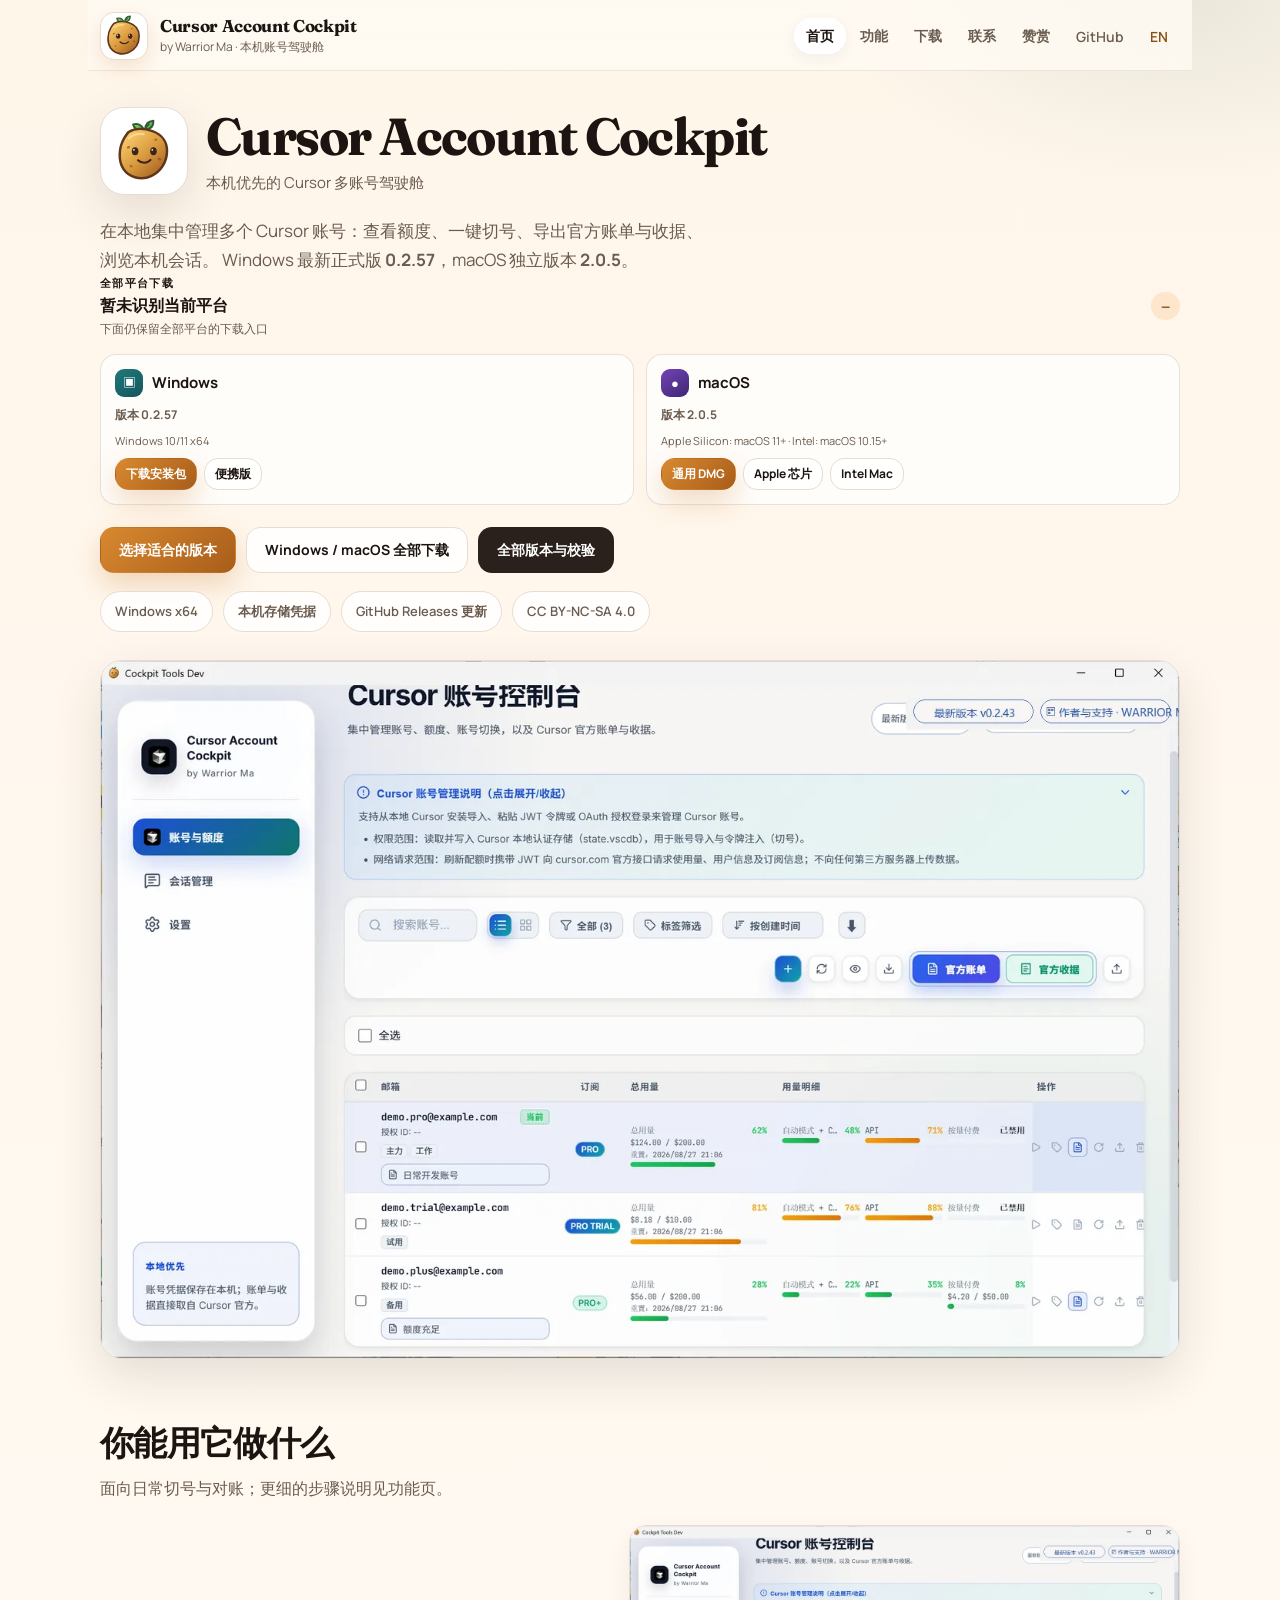
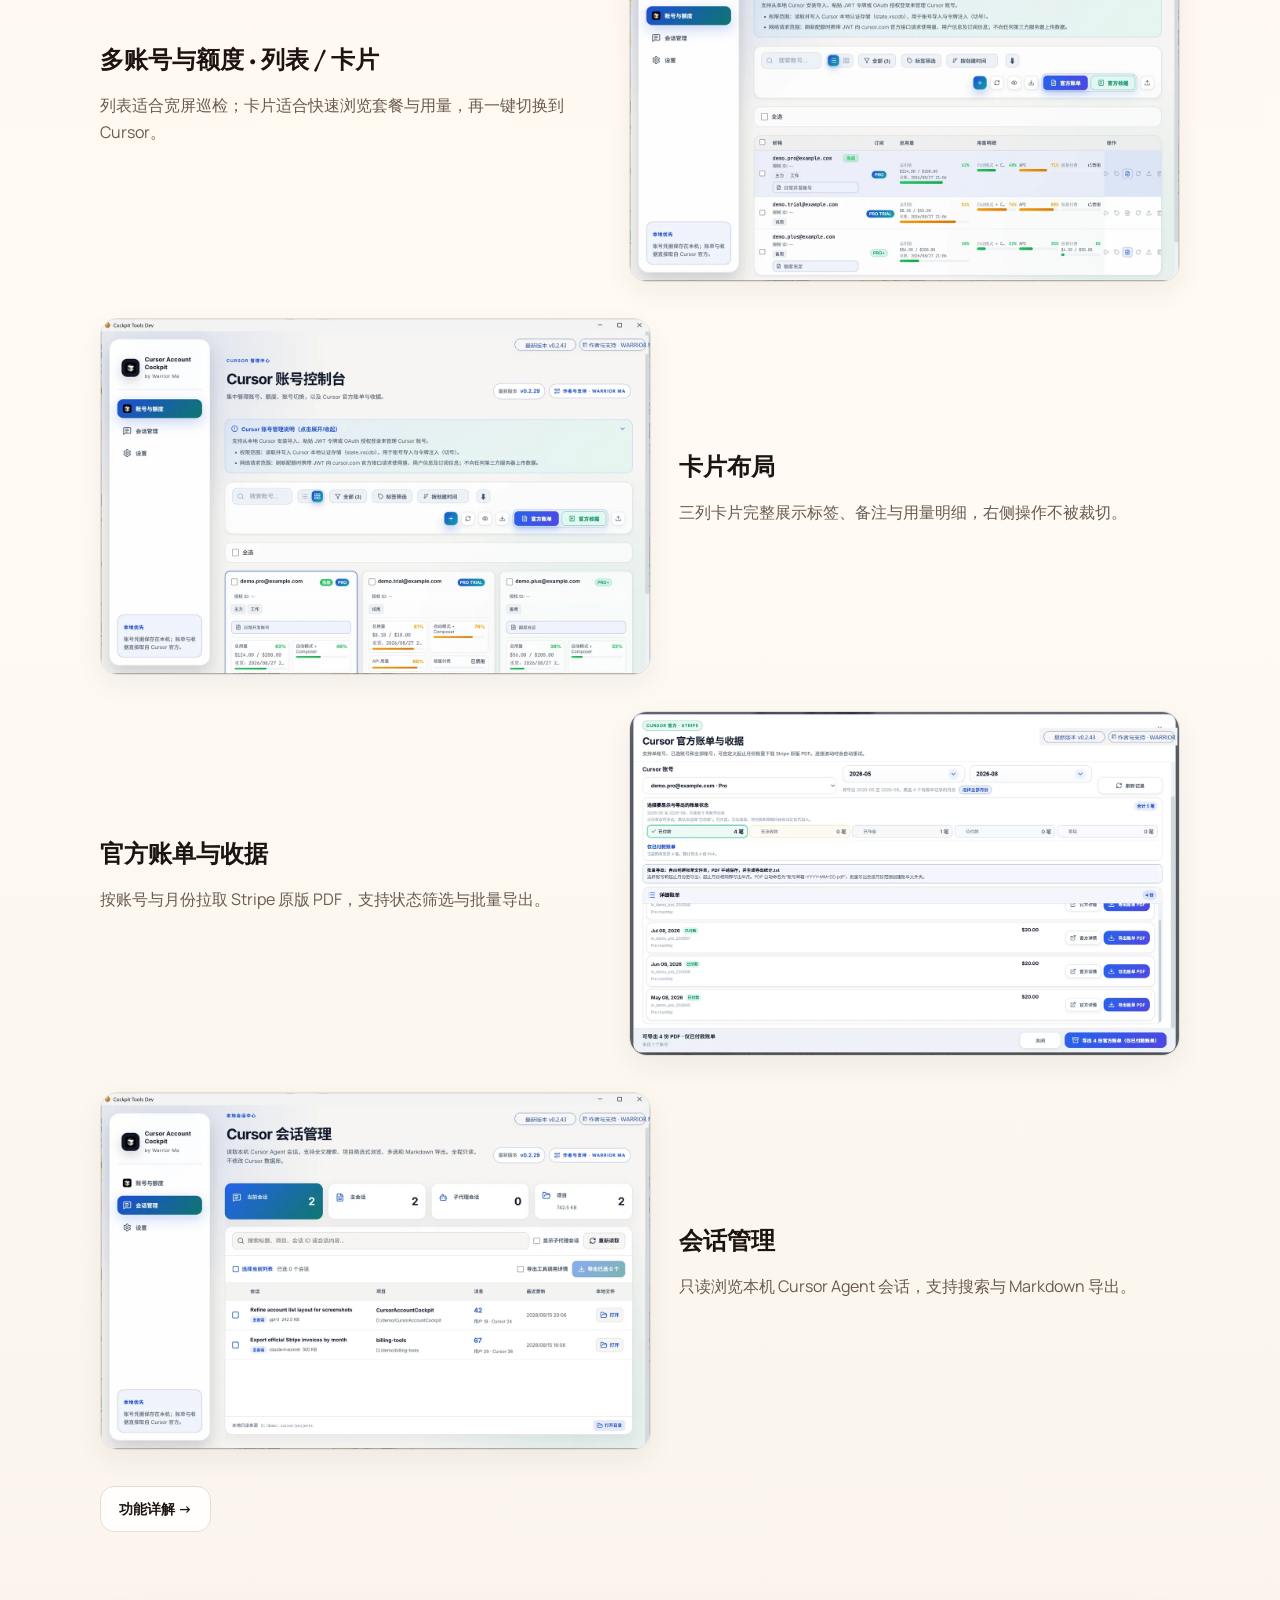
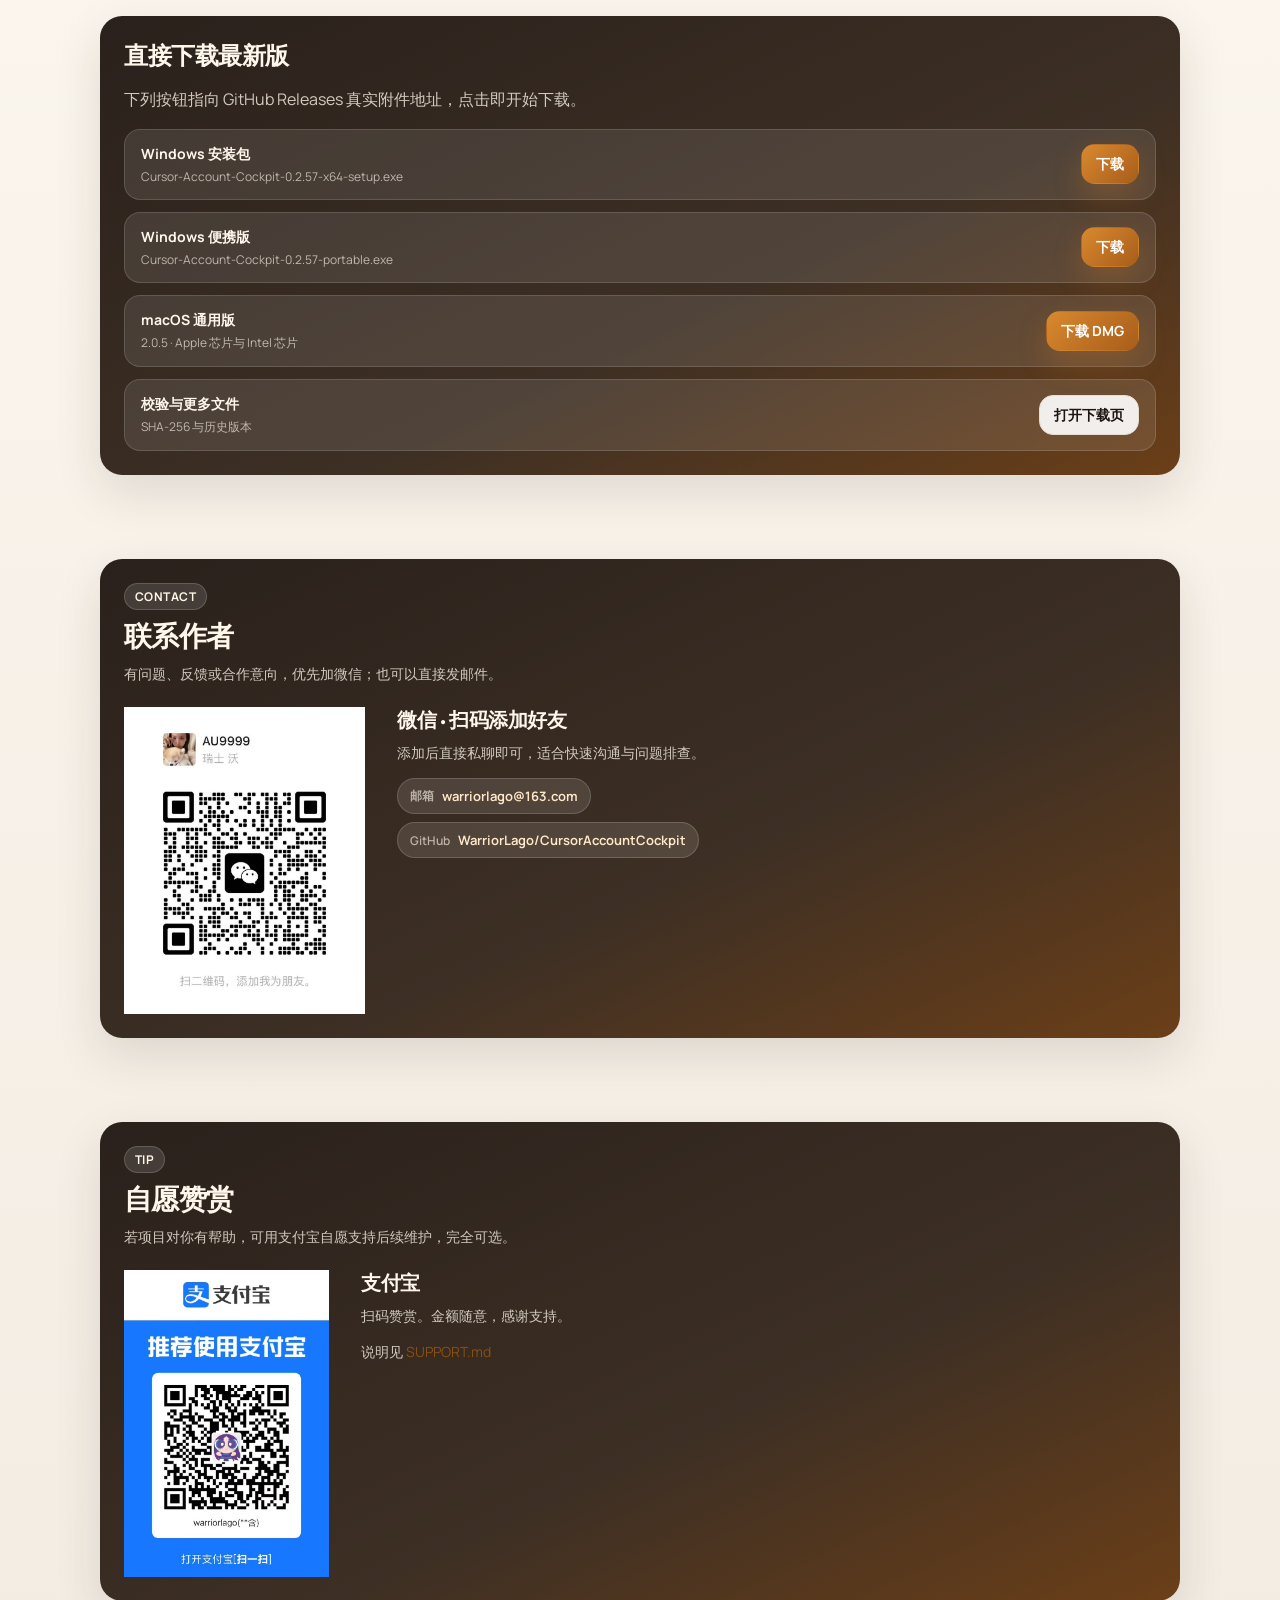
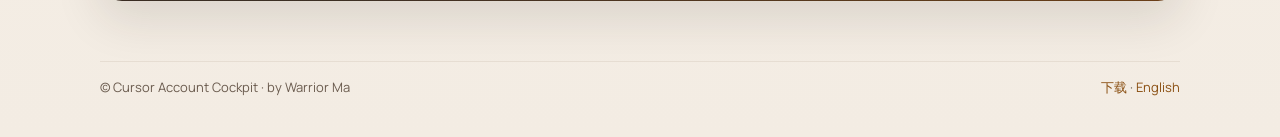
==== commit 69d9b2bf: "release: sync project pages for Windows 0.2.57" ====
--- a/index.html
+++ b/index.html
@@ -1,224 +1,224 @@
-<!DOCTYPE html>
-<html lang="zh-CN">
-<head>
-  <meta charset="UTF-8" />
-  <meta name="viewport" content="width=device-width, initial-scale=1" />
-  <title>Cursor Account Cockpit · 本机 Cursor 账号驾驶舱</title>
-  <meta name="description" content="本机多账号管理、账单导出、会话浏览与安全设置。Windows 桌面应用。" />
-  <link rel="icon" href="assets/potato.svg" type="image/svg+xml" />
-  <link rel="preconnect" href="https://fonts.googleapis.com" />
-  <link rel="preconnect" href="https://fonts.gstatic.com" crossorigin />
-  <link href="https://fonts.googleapis.com/css2?family=Fraunces:opsz,wght@9..144,650;9..144,700&family=Manrope:wght@400;600;700&display=swap" rel="stylesheet" />
-  <link rel="stylesheet" href="assets/site.css?v=20260826img2" />
-</head>
-<body>
-  <div class="shell">
-    <header class="topnav">
-      <a class="brand" href="./">
-        <span class="brand-mark"><img src="assets/potato.svg" alt="" width="48" height="48" /></span>
-        <span>
-          <strong>Cursor Account Cockpit</strong>
-          <em>by Warrior Ma · 本机账号驾驶舱</em>
-        </span>
-      </a>
-      <nav class="nav-links" aria-label="主导航">
-        <a class="active" href="./">首页</a>
-        <a href="features.html">功能</a>
-        <a href="download.html">下载</a>
-        <a href="#contact">联系</a>
-        <a href="#tip">赞赏</a>
-        <a href="https://github.com/WarriorLago/CursorAccountCockpit">GitHub</a>
-        <a class="lang-switch" href="en/">EN</a>
-      </nav>
-    </header>
-
-    <section class="hero">
-      <div class="hero-brand">
-        <div class="hero-potato"><img src="assets/potato.svg" alt="Cursor Account Cockpit" width="88" height="88" /></div>
-        <div>
-          <h1>Cursor Account Cockpit</h1>
-          <p>本机优先的 Cursor 多账号驾驶舱</p>
-        </div>
-      </div>
-      <p class="lead">
-        在本地集中管理多个 Cursor 账号：查看额度、一键切号、导出官方账单与收据、浏览本机会话。
-        Windows 最新正式版 <strong>0.2.53</strong>，macOS 独立版本 <strong>2.0.5</strong>。
-      </p>
-      <div id="platform-recommendation" aria-live="polite"><span>正在检测当前平台…</span></div>
-      <div class="actions">
-        <a class="btn btn-primary" data-smart-download="primary" data-download-page="download.html" href="download.html">检测设备后下载</a>
-        <a class="btn btn-ghost" href="download.html">Windows / macOS 全部下载</a>
-        <a class="btn btn-deep" href="download.html">全部版本与校验</a>
-      </div>
-      <div class="pill-row">
-        <span class="pill">Windows x64</span>
-        <span class="pill">本机存储凭据</span>
-        <span class="pill">GitHub Releases 更新</span>
-        <span class="pill">CC BY-NC-SA 4.0</span>
-      </div>
-      <div class="hero-shot">
-        <img src="assets/images/accounts.webp?v=20260826r1" alt="账号与额度列表界面" width="1400" height="860" />
-      </div>
-    </section>
-
-    <section class="section" id="highlights">
-      <div class="section-head">
-        <h2>你能用它做什么</h2>
-        <p>面向日常切号与对账；更细的步骤说明见功能页。</p>
-      </div>
-
-      <article class="feature">
-        <div>
-          <h3>多账号与额度 · 列表 / 卡片</h3>
-          <p>列表适合宽屏巡检；卡片适合快速浏览套餐与用量，再一键切换到 Cursor。</p>
-        </div>
-        <div class="feature-media">
-          <img loading="lazy" decoding="async" src="assets/images/accounts.webp?v=20260826r1" alt="账号列表视图" />
-        </div>
-      </article>
-
-      <article class="feature reverse">
-        <div>
-          <h3>卡片布局</h3>
-          <p>三列卡片完整展示标签、备注与用量明细，右侧操作不被裁切。</p>
-        </div>
-        <div class="feature-media">
-          <img loading="lazy" decoding="async" src="assets/images/accounts-cards.webp?v=20260826r1" alt="账号卡片视图" />
-        </div>
-      </article>
-
-      <article class="feature">
-        <div>
-          <h3>官方账单与收据</h3>
-          <p>按账号与月份拉取 Stripe 原版 PDF，支持状态筛选与批量导出。</p>
-        </div>
-        <div class="feature-media">
-          <img loading="lazy" decoding="async" src="assets/images/billing.webp?v=20260826r1" alt="官方账单导出" />
-        </div>
-      </article>
-
-      <article class="feature reverse">
-        <div>
-          <h3>会话管理</h3>
-          <p>只读浏览本机 Cursor Agent 会话，支持搜索与 Markdown 导出。</p>
-        </div>
-        <div class="feature-media">
-          <img loading="lazy" decoding="async" src="assets/images/sessions.webp?v=20260826r1" alt="会话管理" />
-        </div>
-      </article>
-
-      <div class="actions">
-        <a class="btn btn-ghost" href="features.html">功能详解 →</a>
-      </div>
-    </section>
-
-    <section class="section">
-      <div class="panel deep">
-        <h2>直接下载最新版</h2>
-        <p>下列按钮指向 GitHub Releases 真实附件地址，点击即开始下载。</p>
-        <div class="dl-grid">
-          <div class="dl-item">
-            <div>
-              <strong>Windows 安装包</strong>
-              <span>Cursor-Account-Cockpit-0.2.53-x64-setup.exe</span>
-            </div>
-            <a class="btn btn-primary" href="https://github.com/WarriorLago/CursorAccountCockpit/releases/download/v0.2.53/Cursor-Account-Cockpit-0.2.53-x64-setup.exe">下载</a>
-          </div>
-          <div class="dl-item">
-            <div>
-              <strong>Windows 便携版</strong>
-              <span>Cursor-Account-Cockpit-0.2.53-portable.exe</span>
-            </div>
-            <a class="btn btn-primary" href="https://github.com/WarriorLago/CursorAccountCockpit/releases/download/v0.2.53/Cursor-Account-Cockpit-0.2.53-portable.exe">下载</a>
-          </div>
-          <div class="dl-item">
-            <div>
-              <strong>macOS 通用版</strong>
-              <span>2.0.5 · Apple 芯片与 Intel 芯片</span>
-            </div>
-            <a class="btn btn-primary" href="https://github.com/WarriorLago/CursorAccountCockpit/releases/download/v2.0.5/Cursor-Account-Cockpit-2.0.5-macos-universal.dmg">下载 DMG</a>
-          </div>
-          <div class="dl-item">
-            <div>
-              <strong>校验与更多文件</strong>
-              <span>SHA-256 与历史版本</span>
-            </div>
-            <a class="btn btn-ghost" href="download.html">打开下载页</a>
-          </div>
-        </div>
-      </div>
-    </section>
-
-    <section class="section" id="contact">
-      <div class="panel deep contact-band">
-        <div class="band-head">
-          <span class="eyebrow">CONTACT</span>
-          <h2>联系作者</h2>
-          <p>有问题、反馈或合作意向，优先加微信；也可以直接发邮件。</p>
-        </div>
-        <div class="contact-layout">
-          <div class="qr-frame">
-            <img
-              class="qr-wechat"
-              src="assets/images/wechat.png"
-              alt="微信联系二维码"
-              width="241"
-              height="307"
-              style="width:241px!important;height:307px!important;max-width:241px!important;max-height:307px!important;"
-            />
-          </div>
-          <div class="band-body">
-            <h3>微信 · 扫码添加好友</h3>
-            <p>添加后直接私聊即可，适合快速沟通与问题排查。</p>
-            <div class="contact-channels">
-              <a class="channel" href="mailto:warriorlago@163.com">
-                <span class="channel-label">邮箱</span>
-                warriorlago@163.com
-              </a>
-              <a class="channel" href="https://github.com/WarriorLago/CursorAccountCockpit">
-                <span class="channel-label">GitHub</span>
-                WarriorLago/CursorAccountCockpit
-              </a>
-            </div>
-          </div>
-        </div>
-      </div>
-    </section>
-
-    <section class="section" id="tip">
-      <div class="panel deep tip-band">
-        <div class="band-head">
-          <span class="eyebrow">TIP</span>
-          <h2>自愿赞赏</h2>
-          <p>若项目对你有帮助，可用支付宝自愿支持后续维护，完全可选。</p>
-        </div>
-        <div class="tip-layout">
-          <div class="qr-frame">
-            <img
-              class="qr-alipay"
-              src="assets/images/alipay.png"
-              alt="支付宝赞赏二维码"
-              width="205"
-              height="307"
-              style="width:205px!important;height:307px!important;max-width:205px!important;max-height:307px!important;"
-            />
-          </div>
-          <div class="band-body">
-            <h3>支付宝</h3>
-            <p>扫码赞赏。金额随意，感谢支持。</p>
-            <p class="tip-note">说明见 <a href="https://github.com/WarriorLago/CursorAccountCockpit/blob/main/docs/SUPPORT.md">SUPPORT.md</a></p>
-          </div>
-        </div>
-      </div>
-    </section>
-
-    <footer class="site-footer">
-      <div class="row">
-        <span>© Cursor Account Cockpit · by Warrior Ma</span>
-        <span><a href="https://github.com/WarriorLago/CursorAccountCockpit/releases">下载</a> · <a href="en/">English</a></span>
-      </div>
-    </footer>
-  </div>
-  <script src="assets/platform-recommendation.js?v=20260825dnd1" defer></script>
-</body>
-</html>
+<!DOCTYPE html>
+<html lang="zh-CN">
+<head>
+  <meta charset="UTF-8" />
+  <meta name="viewport" content="width=device-width, initial-scale=1" />
+  <title>Cursor Account Cockpit · 本机 Cursor 账号驾驶舱</title>
+  <meta name="description" content="本机多账号管理、账单导出、会话浏览与安全设置。Windows 桌面应用。" />
+  <link rel="icon" href="assets/potato.svg" type="image/svg+xml" />
+  <link rel="preconnect" href="https://fonts.googleapis.com" />
+  <link rel="preconnect" href="https://fonts.gstatic.com" crossorigin />
+  <link href="https://fonts.googleapis.com/css2?family=Fraunces:opsz,wght@9..144,650;9..144,700&family=Manrope:wght@400;600;700&display=swap" rel="stylesheet" />
+  <link rel="stylesheet" href="assets/site.css?v=20260826img2" />
+</head>
+<body>
+  <div class="shell">
+    <header class="topnav">
+      <a class="brand" href="./">
+        <span class="brand-mark"><img src="assets/potato.svg" alt="" width="48" height="48" /></span>
+        <span>
+          <strong>Cursor Account Cockpit</strong>
+          <em>by Warrior Ma · 本机账号驾驶舱</em>
+        </span>
+      </a>
+      <nav class="nav-links" aria-label="主导航">
+        <a class="active" href="./">首页</a>
+        <a href="features.html">功能</a>
+        <a href="download.html">下载</a>
+        <a href="#contact">联系</a>
+        <a href="#tip">赞赏</a>
+        <a href="https://github.com/WarriorLago/CursorAccountCockpit">GitHub</a>
+        <a class="lang-switch" href="en/">EN</a>
+      </nav>
+    </header>
+
+    <section class="hero">
+      <div class="hero-brand">
+        <div class="hero-potato"><img src="assets/potato.svg" alt="Cursor Account Cockpit" width="88" height="88" /></div>
+        <div>
+          <h1>Cursor Account Cockpit</h1>
+          <p>本机优先的 Cursor 多账号驾驶舱</p>
+        </div>
+      </div>
+      <p class="lead">
+        在本地集中管理多个 Cursor 账号：查看额度、一键切号、导出官方账单与收据、浏览本机会话。
+        Windows 最新正式版 <strong>0.2.57</strong>，macOS 独立版本 <strong>2.0.5</strong>。
+      </p>
+      <div id="platform-recommendation" aria-live="polite"><span>正在检测当前平台…</span></div>
+      <div class="actions">
+        <a class="btn btn-primary" data-smart-download="primary" data-download-page="download.html" href="download.html">检测设备后下载</a>
+        <a class="btn btn-ghost" href="download.html">Windows / macOS 全部下载</a>
+        <a class="btn btn-deep" href="download.html">全部版本与校验</a>
+      </div>
+      <div class="pill-row">
+        <span class="pill">Windows x64</span>
+        <span class="pill">本机存储凭据</span>
+        <span class="pill">GitHub Releases 更新</span>
+        <span class="pill">CC BY-NC-SA 4.0</span>
+      </div>
+      <div class="hero-shot">
+        <img src="assets/images/accounts.webp?v=20260826r1" alt="账号与额度列表界面" width="1400" height="860" />
+      </div>
+    </section>
+
+    <section class="section" id="highlights">
+      <div class="section-head">
+        <h2>你能用它做什么</h2>
+        <p>面向日常切号与对账；更细的步骤说明见功能页。</p>
+      </div>
+
+      <article class="feature">
+        <div>
+          <h3>多账号与额度 · 列表 / 卡片</h3>
+          <p>列表适合宽屏巡检；卡片适合快速浏览套餐与用量，再一键切换到 Cursor。</p>
+        </div>
+        <div class="feature-media">
+          <img loading="lazy" decoding="async" src="assets/images/accounts.webp?v=20260826r1" alt="账号列表视图" />
+        </div>
+      </article>
+
+      <article class="feature reverse">
+        <div>
+          <h3>卡片布局</h3>
+          <p>三列卡片完整展示标签、备注与用量明细，右侧操作不被裁切。</p>
+        </div>
+        <div class="feature-media">
+          <img loading="lazy" decoding="async" src="assets/images/accounts-cards.webp?v=20260826r1" alt="账号卡片视图" />
+        </div>
+      </article>
+
+      <article class="feature">
+        <div>
+          <h3>官方账单与收据</h3>
+          <p>按账号与月份拉取 Stripe 原版 PDF，支持状态筛选与批量导出。</p>
+        </div>
+        <div class="feature-media">
+          <img loading="lazy" decoding="async" src="assets/images/billing.webp?v=20260826r1" alt="官方账单导出" />
+        </div>
+      </article>
+
+      <article class="feature reverse">
+        <div>
+          <h3>会话管理</h3>
+          <p>只读浏览本机 Cursor Agent 会话，支持搜索与 Markdown 导出。</p>
+        </div>
+        <div class="feature-media">
+          <img loading="lazy" decoding="async" src="assets/images/sessions.webp?v=20260826r1" alt="会话管理" />
+        </div>
+      </article>
+
+      <div class="actions">
+        <a class="btn btn-ghost" href="features.html">功能详解 →</a>
+      </div>
+    </section>
+
+    <section class="section">
+      <div class="panel deep">
+        <h2>直接下载最新版</h2>
+        <p>下列按钮指向 GitHub Releases 真实附件地址，点击即开始下载。</p>
+        <div class="dl-grid">
+          <div class="dl-item">
+            <div>
+              <strong>Windows 安装包</strong>
+              <span>Cursor-Account-Cockpit-0.2.57-x64-setup.exe</span>
+            </div>
+            <a class="btn btn-primary" href="https://github.com/WarriorLago/CursorAccountCockpit/releases/download/v0.2.57/Cursor-Account-Cockpit-0.2.57-x64-setup.exe">下载</a>
+          </div>
+          <div class="dl-item">
+            <div>
+              <strong>Windows 便携版</strong>
+              <span>Cursor-Account-Cockpit-0.2.57-portable.exe</span>
+            </div>
+            <a class="btn btn-primary" href="https://github.com/WarriorLago/CursorAccountCockpit/releases/download/v0.2.57/Cursor-Account-Cockpit-0.2.57-portable.exe">下载</a>
+          </div>
+          <div class="dl-item">
+            <div>
+              <strong>macOS 通用版</strong>
+              <span>2.0.5 · Apple 芯片与 Intel 芯片</span>
+            </div>
+            <a class="btn btn-primary" href="https://github.com/WarriorLago/CursorAccountCockpit/releases/download/v2.0.5/Cursor-Account-Cockpit-2.0.5-macos-universal.dmg">下载 DMG</a>
+          </div>
+          <div class="dl-item">
+            <div>
+              <strong>校验与更多文件</strong>
+              <span>SHA-256 与历史版本</span>
+            </div>
+            <a class="btn btn-ghost" href="download.html">打开下载页</a>
+          </div>
+        </div>
+      </div>
+    </section>
+
+    <section class="section" id="contact">
+      <div class="panel deep contact-band">
+        <div class="band-head">
+          <span class="eyebrow">CONTACT</span>
+          <h2>联系作者</h2>
+          <p>有问题、反馈或合作意向，优先加微信；也可以直接发邮件。</p>
+        </div>
+        <div class="contact-layout">
+          <div class="qr-frame">
+            <img
+              class="qr-wechat"
+              src="assets/images/wechat.png"
+              alt="微信联系二维码"
+              width="241"
+              height="307"
+              style="width:241px!important;height:307px!important;max-width:241px!important;max-height:307px!important;"
+            />
+          </div>
+          <div class="band-body">
+            <h3>微信 · 扫码添加好友</h3>
+            <p>添加后直接私聊即可，适合快速沟通与问题排查。</p>
+            <div class="contact-channels">
+              <a class="channel" href="mailto:warriorlago@163.com">
+                <span class="channel-label">邮箱</span>
+                warriorlago@163.com
+              </a>
+              <a class="channel" href="https://github.com/WarriorLago/CursorAccountCockpit">
+                <span class="channel-label">GitHub</span>
+                WarriorLago/CursorAccountCockpit
+              </a>
+            </div>
+          </div>
+        </div>
+      </div>
+    </section>
+
+    <section class="section" id="tip">
+      <div class="panel deep tip-band">
+        <div class="band-head">
+          <span class="eyebrow">TIP</span>
+          <h2>自愿赞赏</h2>
+          <p>若项目对你有帮助，可用支付宝自愿支持后续维护，完全可选。</p>
+        </div>
+        <div class="tip-layout">
+          <div class="qr-frame">
+            <img
+              class="qr-alipay"
+              src="assets/images/alipay.png"
+              alt="支付宝赞赏二维码"
+              width="205"
+              height="307"
+              style="width:205px!important;height:307px!important;max-width:205px!important;max-height:307px!important;"
+            />
+          </div>
+          <div class="band-body">
+            <h3>支付宝</h3>
+            <p>扫码赞赏。金额随意，感谢支持。</p>
+            <p class="tip-note">说明见 <a href="https://github.com/WarriorLago/CursorAccountCockpit/blob/main/docs/SUPPORT.md">SUPPORT.md</a></p>
+          </div>
+        </div>
+      </div>
+    </section>
+
+    <footer class="site-footer">
+      <div class="row">
+        <span>© Cursor Account Cockpit · by Warrior Ma</span>
+        <span><a href="https://github.com/WarriorLago/CursorAccountCockpit/releases">下载</a> · <a href="en/">English</a></span>
+      </div>
+    </footer>
+  </div>
+  <script src="assets/platform-recommendation.js?v=20260825dnd1" defer></script>
+</body>
+</html>
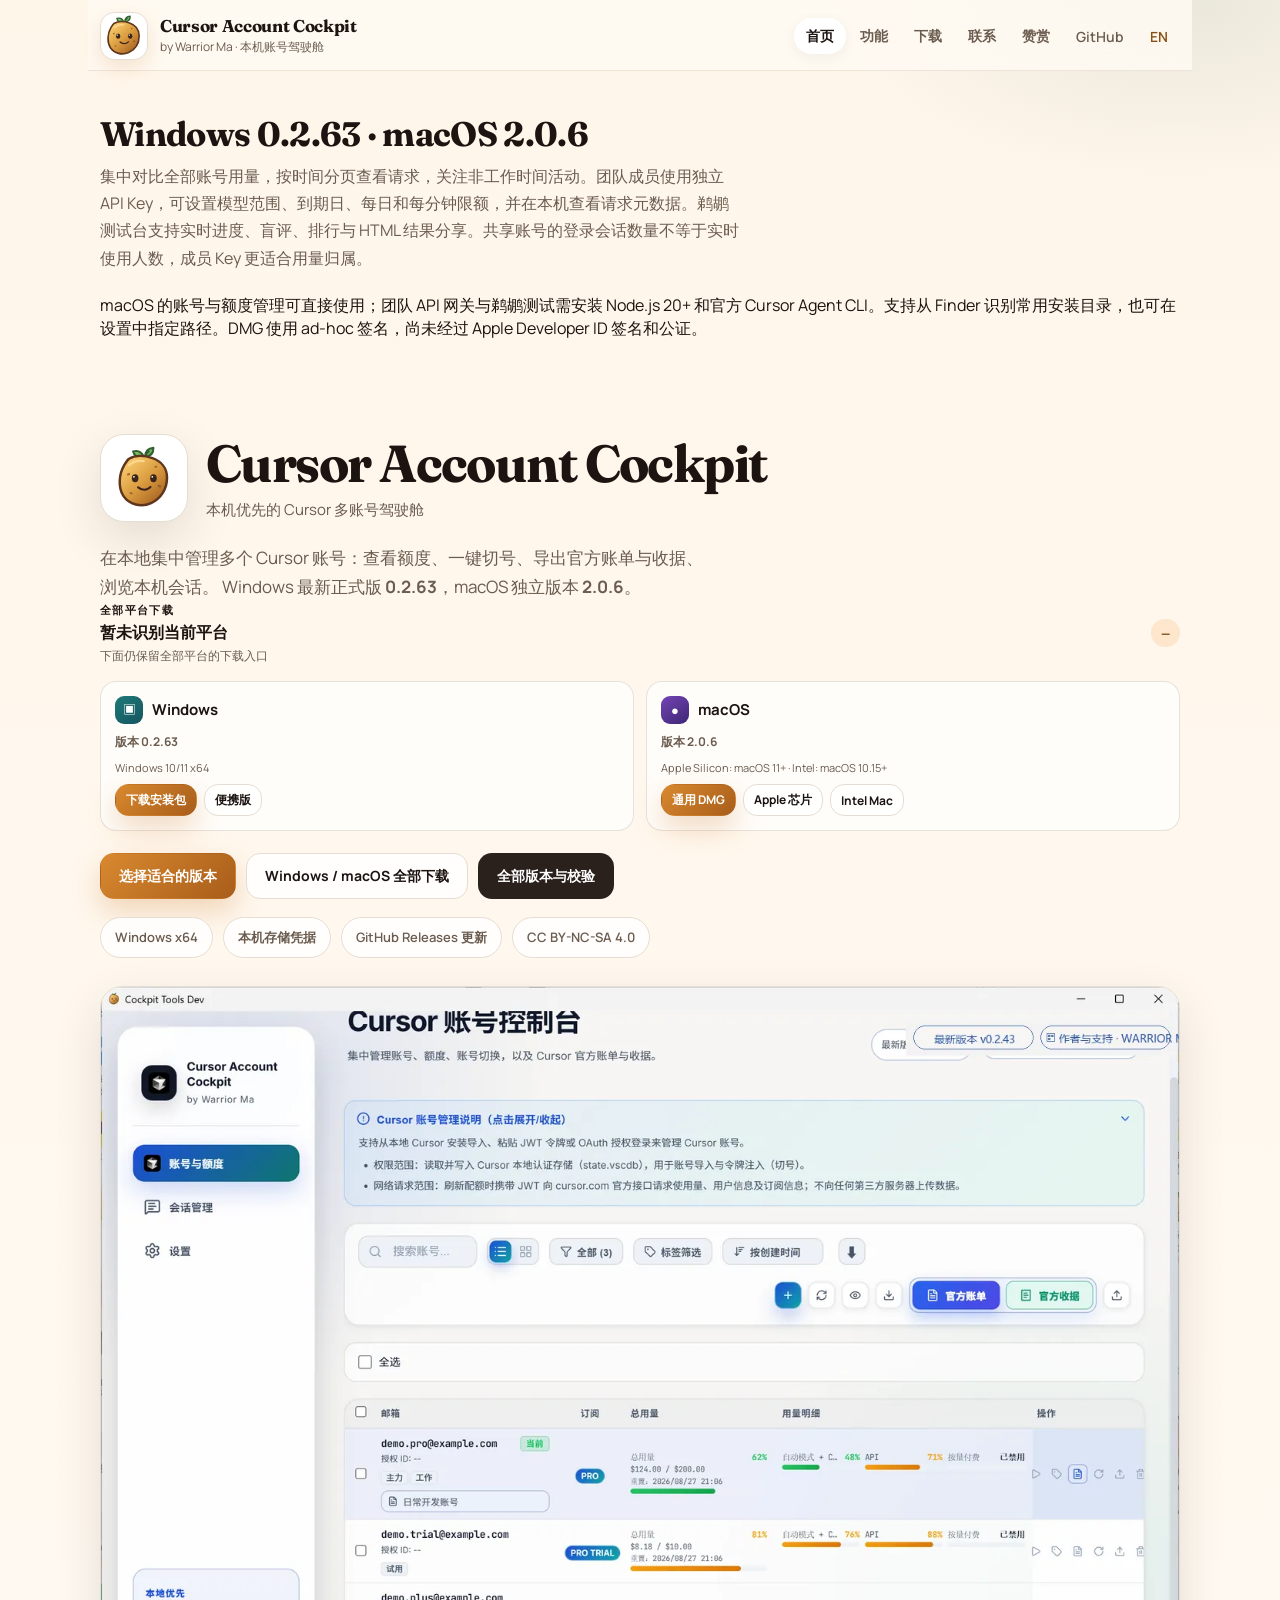
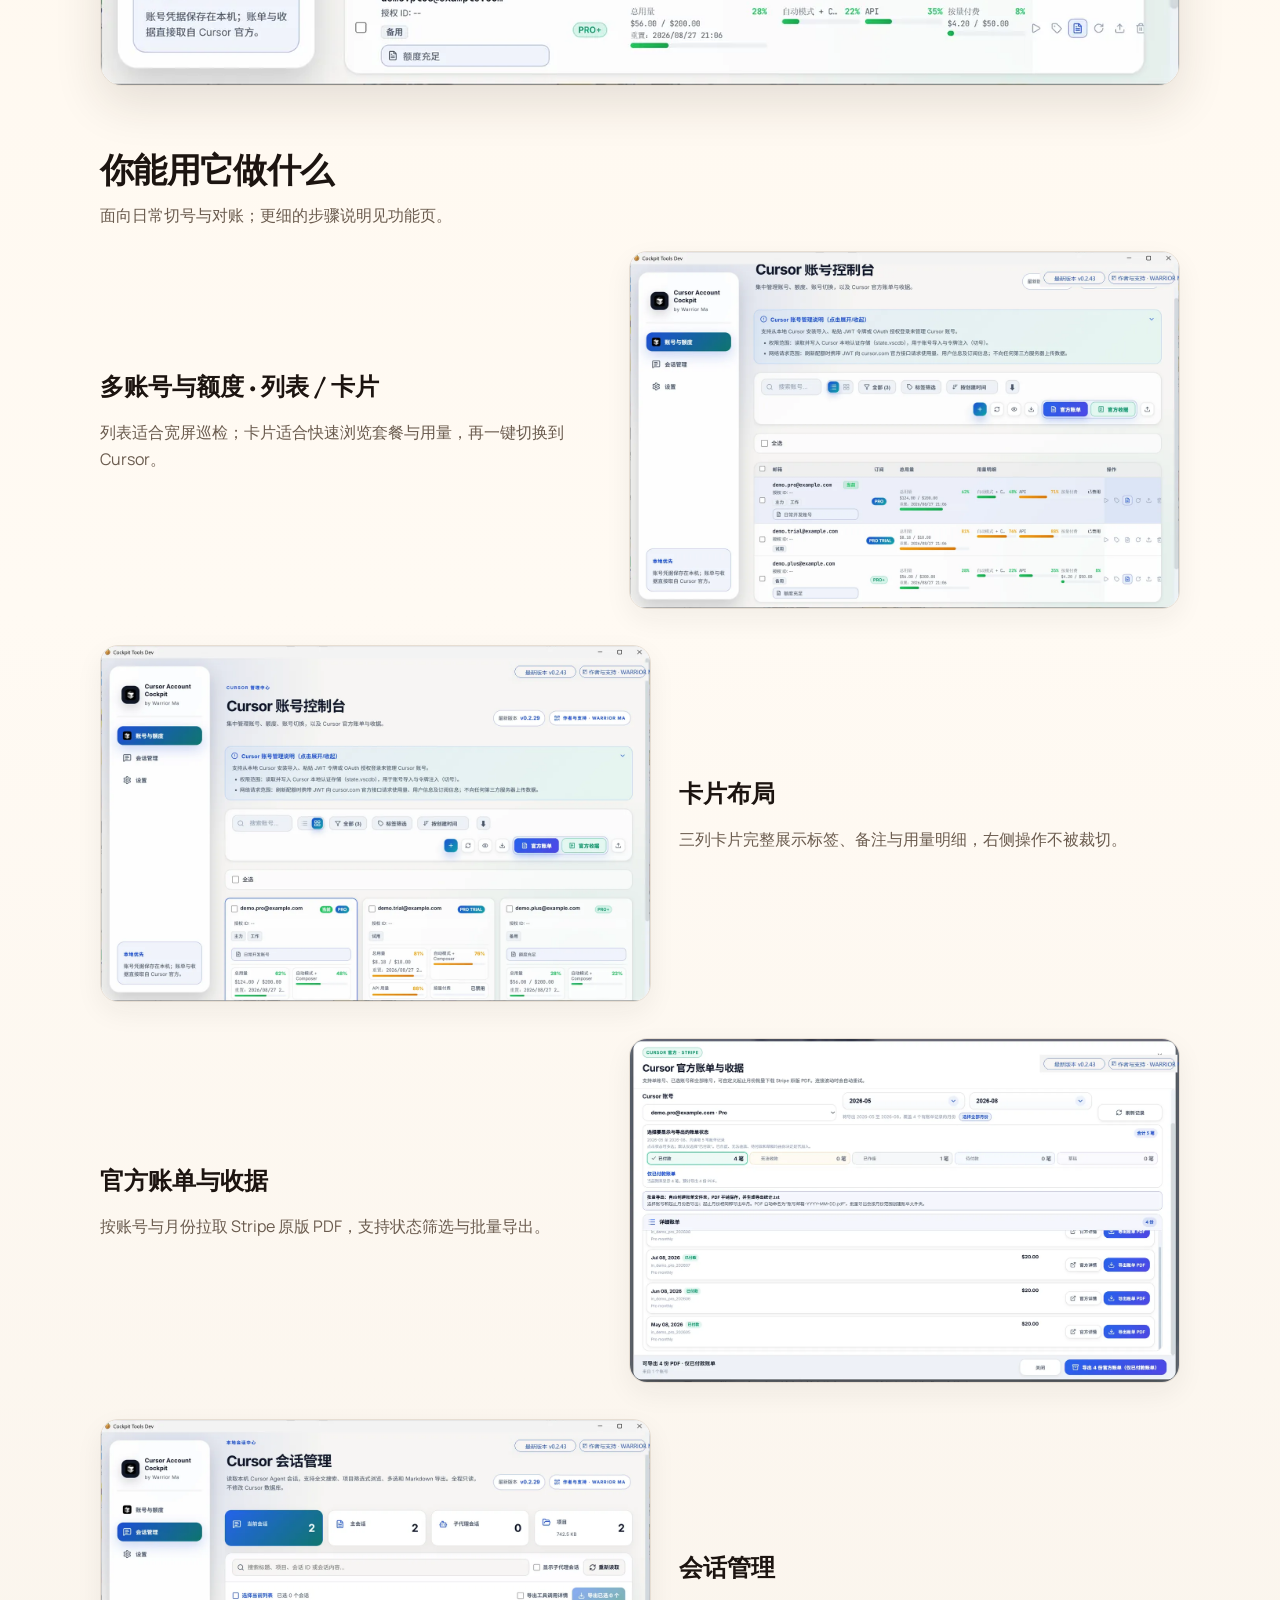
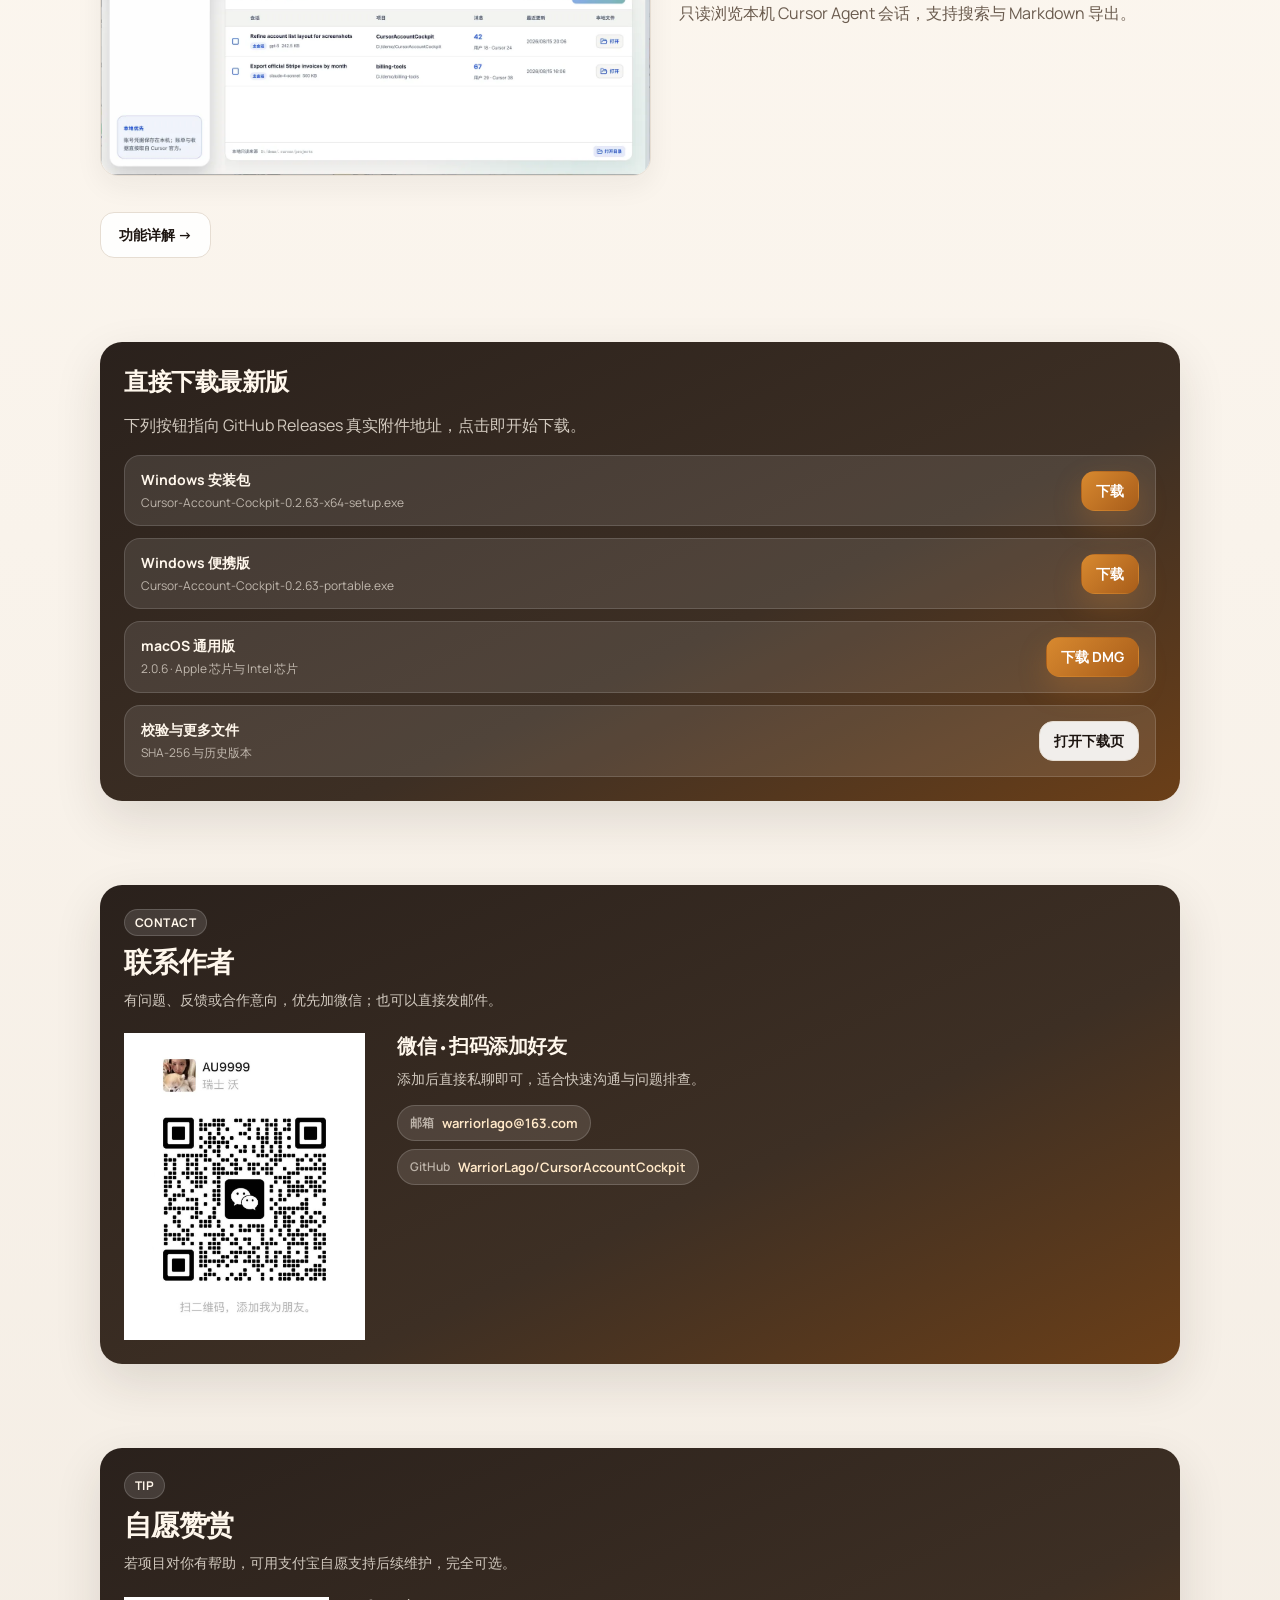
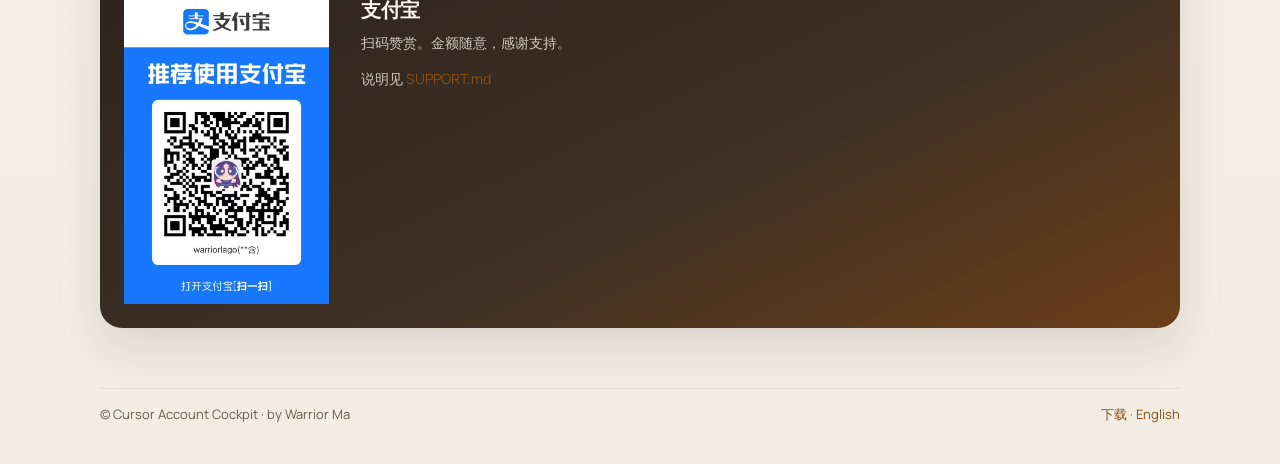
==== commit 83311879: "release: publish Windows 0.2.63 and macOS 2.0.6 website and OTA" ====
--- a/index.html
+++ b/index.html
@@ -4,7 +4,7 @@
   <meta charset="UTF-8" />
   <meta name="viewport" content="width=device-width, initial-scale=1" />
   <title>Cursor Account Cockpit · 本机 Cursor 账号驾驶舱</title>
-  <meta name="description" content="本机多账号管理、账单导出、会话浏览与安全设置。Windows 桌面应用。" />
+  <meta name="description" content="本机多账号管理、账单导出、会话浏览与安全设置。Windows / macOS 桌面应用。" />
   <link rel="icon" href="assets/potato.svg" type="image/svg+xml" />
   <link rel="preconnect" href="https://fonts.googleapis.com" />
   <link rel="preconnect" href="https://fonts.gstatic.com" crossorigin />
@@ -32,6 +32,8 @@
       </nav>
     </header>
 
+    <section class="section"><div class="section-head"><h2>Windows 0.2.63 · macOS 2.0.6</h2><p>集中对比全部账号用量，按时间分页查看请求，关注非工作时间活动。团队成员使用独立 API Key，可设置模型范围、到期日、每日和每分钟限额，并在本机查看请求元数据。鹈鹕测试台支持实时进度、盲评、排行与 HTML 结果分享。共享账号的登录会话数量不等于实时使用人数，成员 Key 更适合用量归属。</p></div><p>macOS 的账号与额度管理可直接使用；团队 API 网关与鹈鹕测试需安装 Node.js 20+ 和官方 Cursor Agent CLI。支持从 Finder 识别常用安装目录，也可在设置中指定路径。DMG 使用 ad-hoc 签名，尚未经过 Apple Developer ID 签名和公证。</p></section>
+
     <section class="hero">
       <div class="hero-brand">
         <div class="hero-potato"><img src="assets/potato.svg" alt="Cursor Account Cockpit" width="88" height="88" /></div>
@@ -42,7 +44,7 @@
       </div>
       <p class="lead">
         在本地集中管理多个 Cursor 账号：查看额度、一键切号、导出官方账单与收据、浏览本机会话。
-        Windows 最新正式版 <strong>0.2.57</strong>，macOS 独立版本 <strong>2.0.5</strong>。
+        Windows 最新正式版 <strong>0.2.63</strong>，macOS 独立版本 <strong>2.0.6</strong>。
       </p>
       <div id="platform-recommendation" aria-live="polite"><span>正在检测当前平台…</span></div>
       <div class="actions">
@@ -120,23 +122,23 @@
           <div class="dl-item">
             <div>
               <strong>Windows 安装包</strong>
-              <span>Cursor-Account-Cockpit-0.2.57-x64-setup.exe</span>
-            </div>
-            <a class="btn btn-primary" href="https://github.com/WarriorLago/CursorAccountCockpit/releases/download/v0.2.57/Cursor-Account-Cockpit-0.2.57-x64-setup.exe">下载</a>
+              <span>Cursor-Account-Cockpit-0.2.63-x64-setup.exe</span>
+            </div>
+            <a class="btn btn-primary" href="https://github.com/WarriorLago/CursorAccountCockpit/releases/download/v0.2.63/Cursor-Account-Cockpit-0.2.63-x64-setup.exe">下载</a>
           </div>
           <div class="dl-item">
             <div>
               <strong>Windows 便携版</strong>
-              <span>Cursor-Account-Cockpit-0.2.57-portable.exe</span>
-            </div>
-            <a class="btn btn-primary" href="https://github.com/WarriorLago/CursorAccountCockpit/releases/download/v0.2.57/Cursor-Account-Cockpit-0.2.57-portable.exe">下载</a>
+              <span>Cursor-Account-Cockpit-0.2.63-portable.exe</span>
+            </div>
+            <a class="btn btn-primary" href="https://github.com/WarriorLago/CursorAccountCockpit/releases/download/v0.2.63/Cursor-Account-Cockpit-0.2.63-portable.exe">下载</a>
           </div>
           <div class="dl-item">
             <div>
               <strong>macOS 通用版</strong>
-              <span>2.0.5 · Apple 芯片与 Intel 芯片</span>
-            </div>
-            <a class="btn btn-primary" href="https://github.com/WarriorLago/CursorAccountCockpit/releases/download/v2.0.5/Cursor-Account-Cockpit-2.0.5-macos-universal.dmg">下载 DMG</a>
+              <span>2.0.6 · Apple 芯片与 Intel 芯片</span>
+            </div>
+            <a class="btn btn-primary" href="https://github.com/WarriorLago/CursorAccountCockpit/releases/download/v2.0.6/Cursor-Account-Cockpit-2.0.6-macos-universal.dmg">下载 DMG</a>
           </div>
           <div class="dl-item">
             <div>
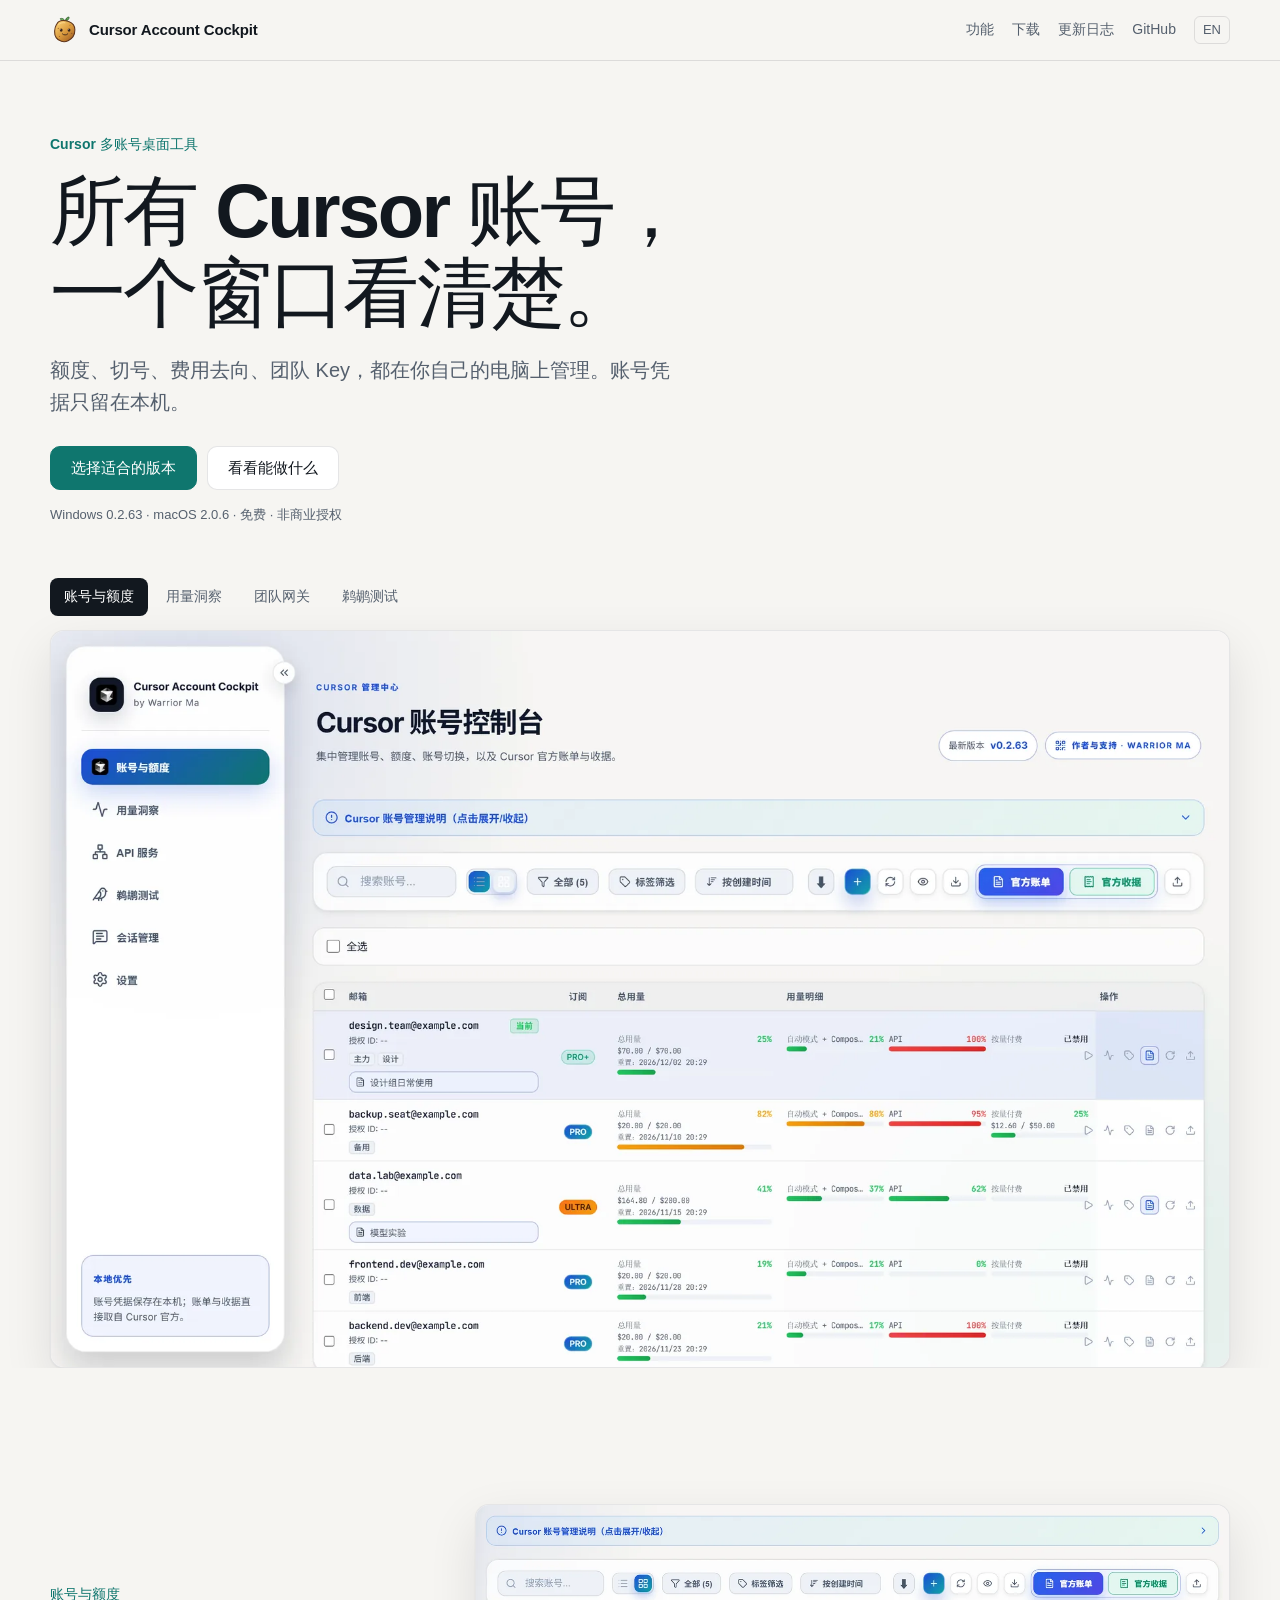
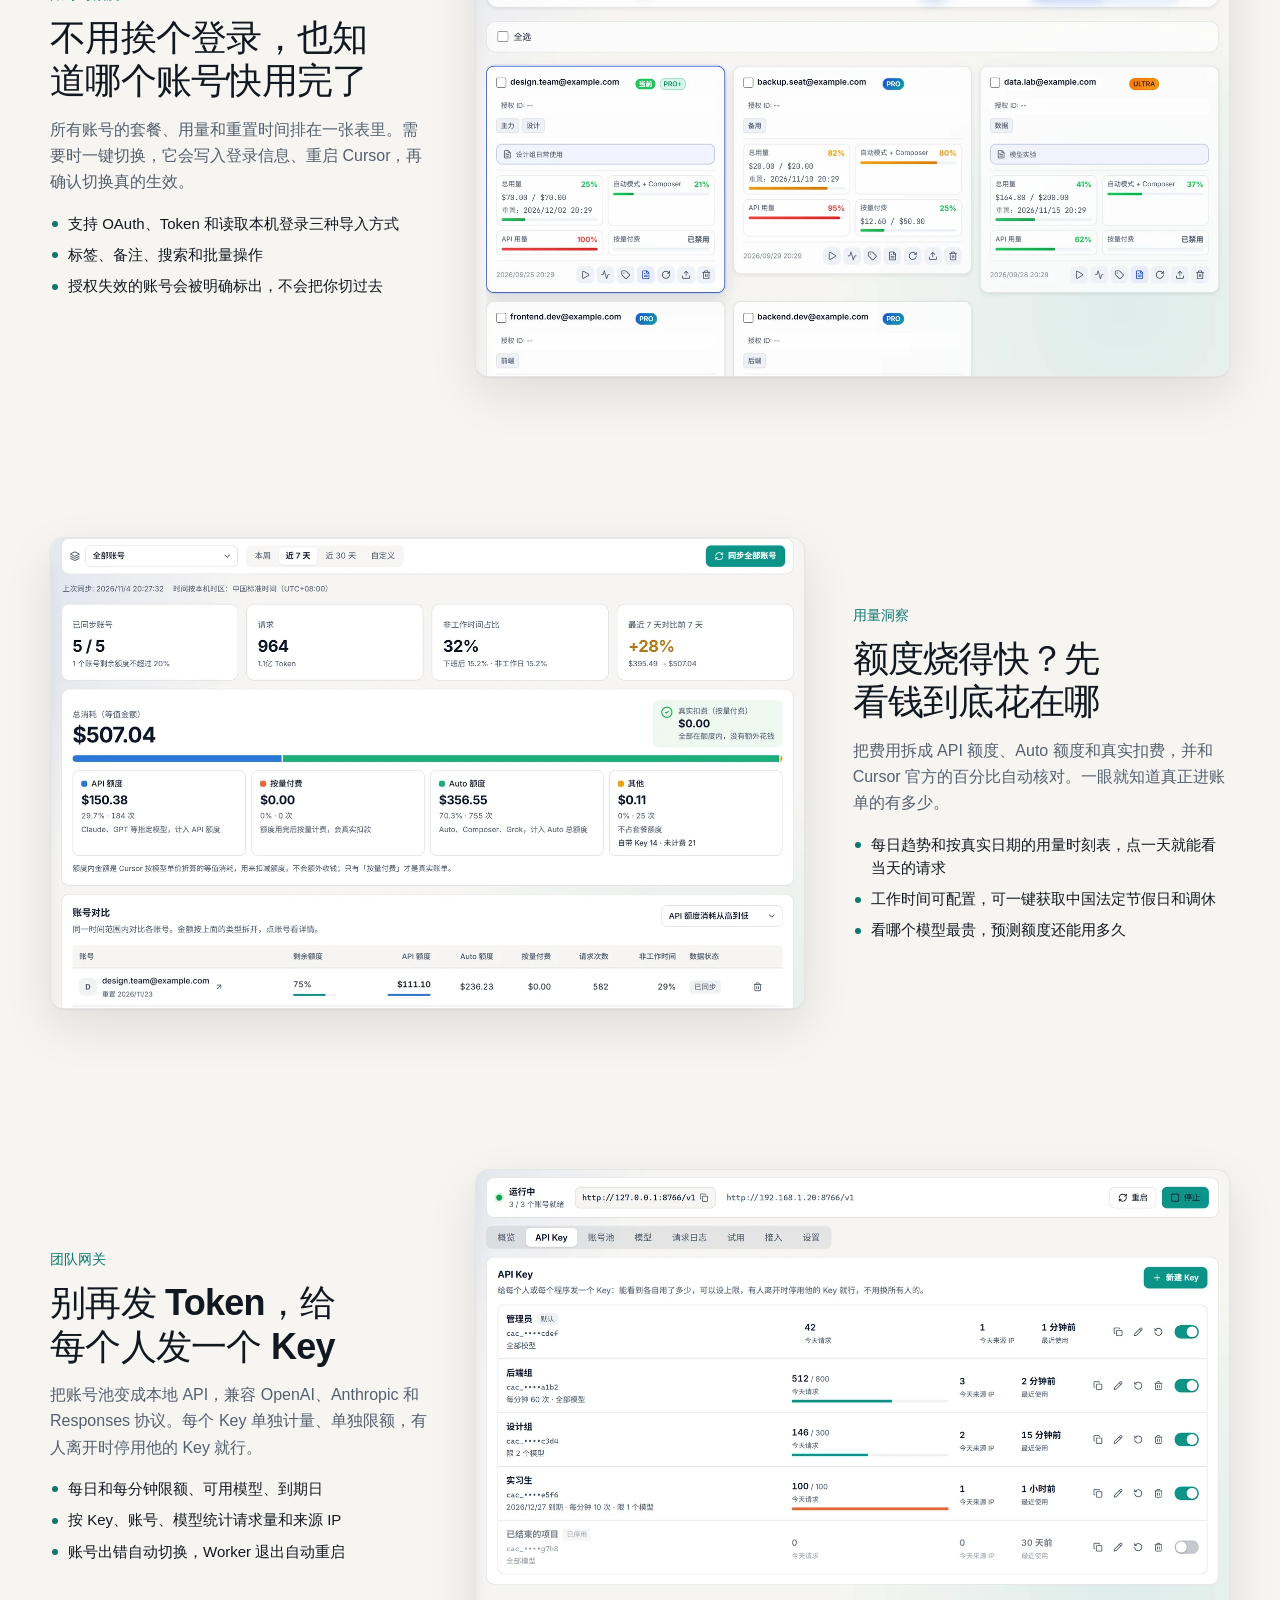
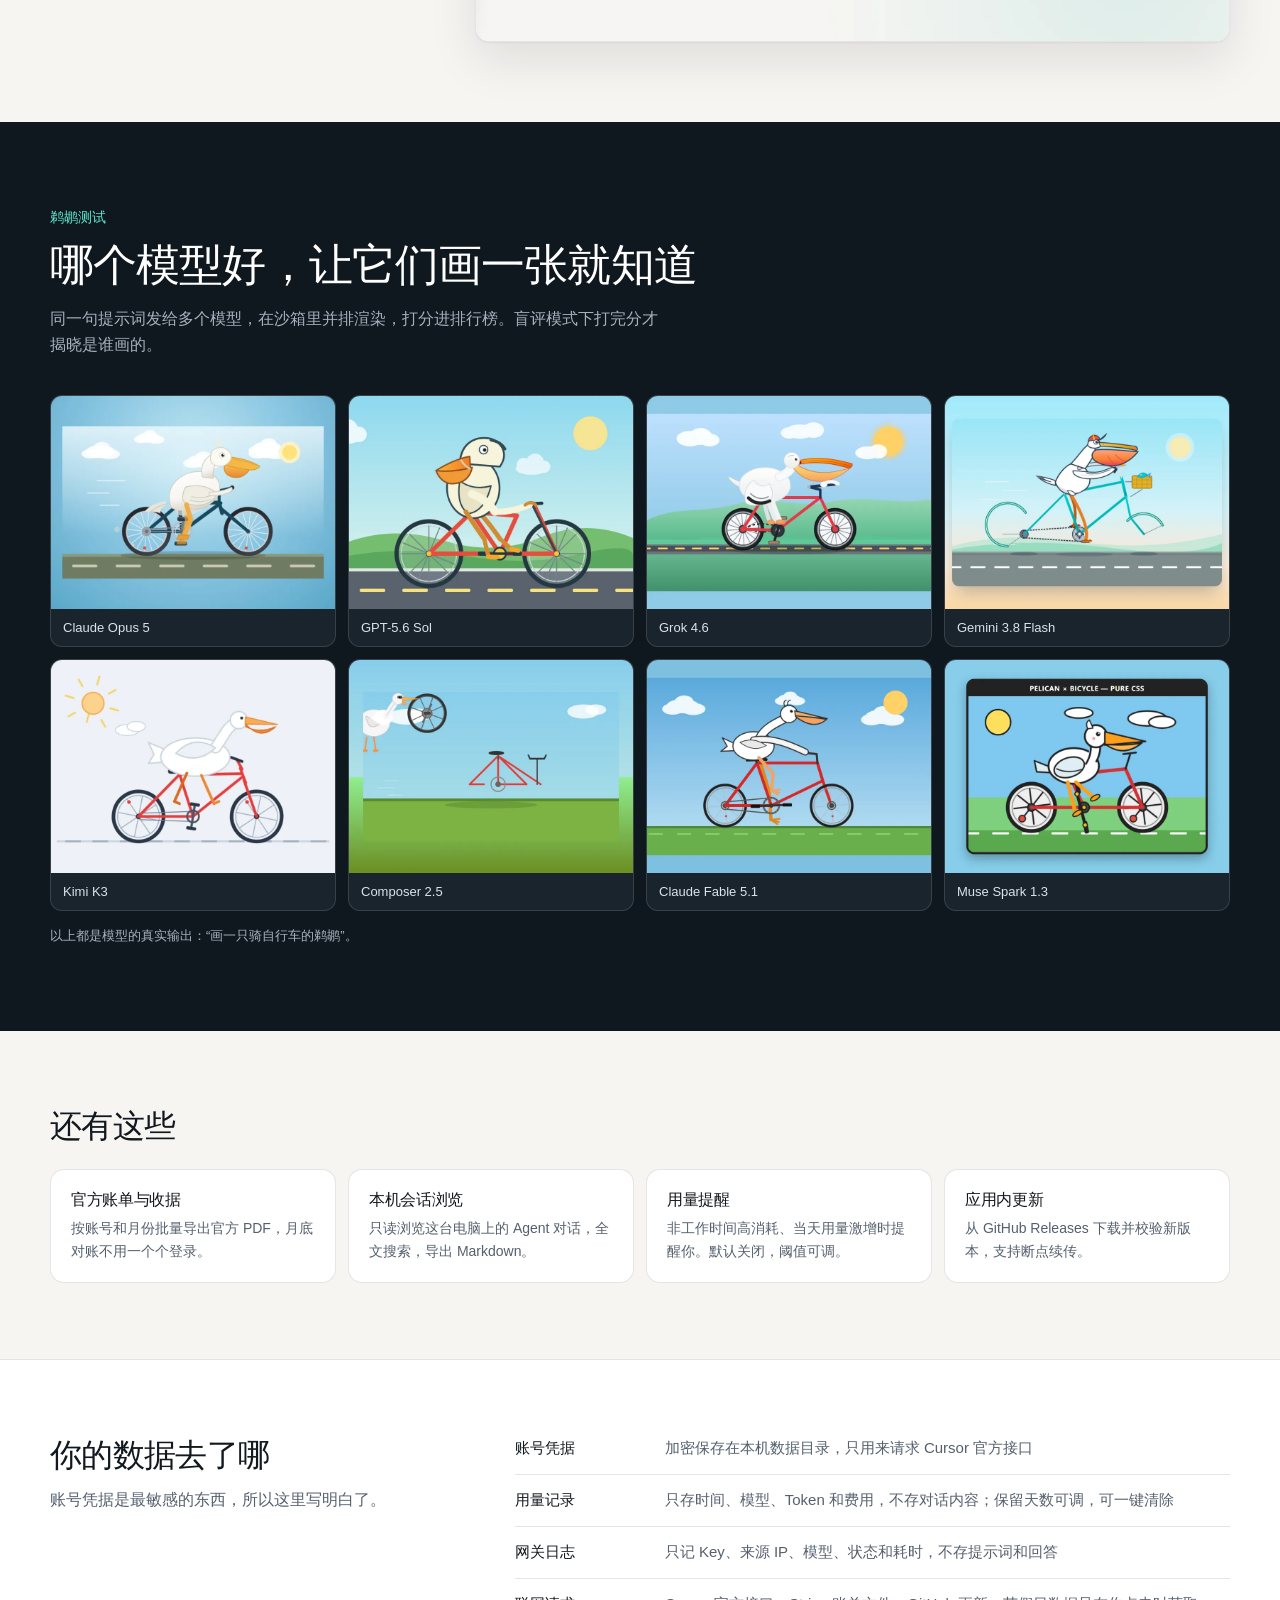
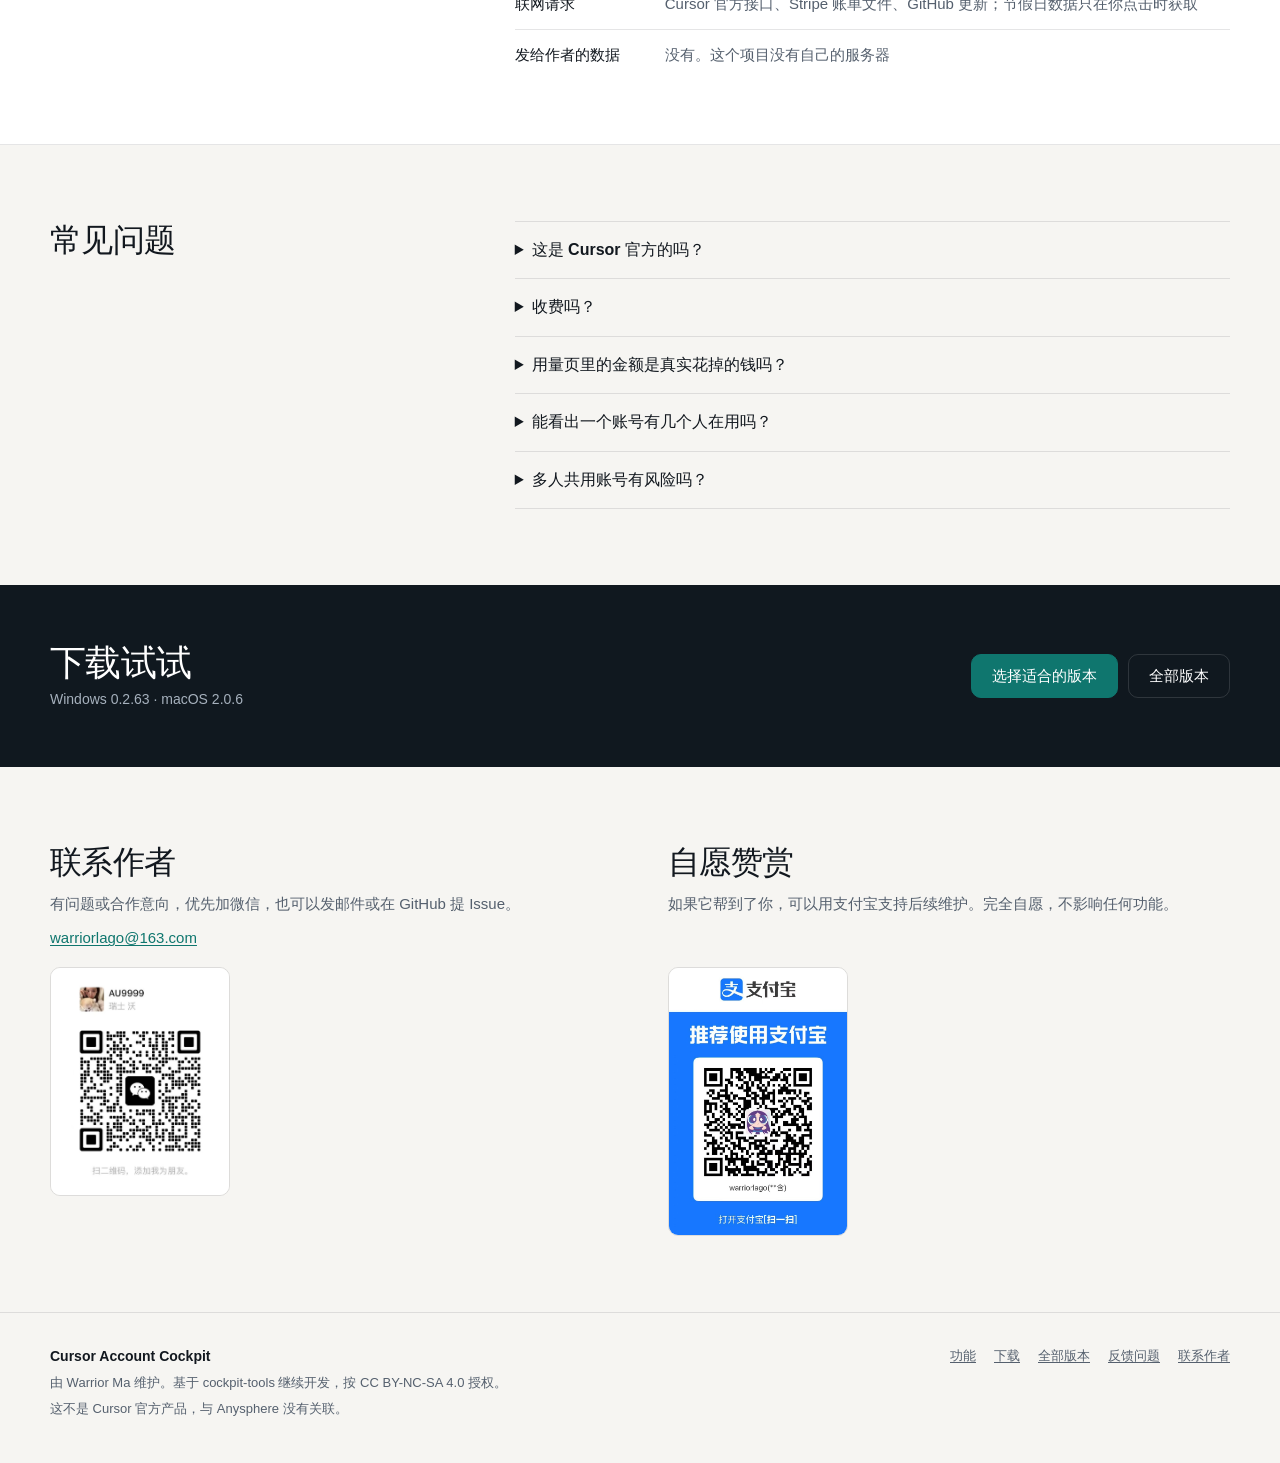
==== commit 4a231875: "site: rebuild product site and README with current features Rewrites the home, features and download" ====
--- a/index.html
+++ b/index.html
@@ -3,224 +3,166 @@
 <head>
   <meta charset="UTF-8" />
   <meta name="viewport" content="width=device-width, initial-scale=1" />
-  <title>Cursor Account Cockpit · 本机 Cursor 账号驾驶舱</title>
-  <meta name="description" content="本机多账号管理、账单导出、会话浏览与安全设置。Windows / macOS 桌面应用。" />
+  <title>Cursor Account Cockpit · 所有 Cursor 账号，一个窗口看清楚</title>
+  <meta name="description" content="Windows / macOS 桌面工具：管理多个 Cursor 账号的额度和切换，拆清费用去向，给团队发独立 API Key，并排比较模型。账号凭据只留在本机。" />
+  <meta property="og:title" content="Cursor Account Cockpit · 所有 Cursor 账号，一个窗口看清楚" />
+  <meta property="og:description" content="Windows / macOS 桌面工具：管理多个 Cursor 账号的额度和切换，拆清费用去向，给团队发独立 API Key，并排比较模型。账号凭据只留在本机。" />
+  <meta property="og:image" content="https://warriorlago.github.io/CursorAccountCockpit/assets/images/usage.webp" />
   <link rel="icon" href="assets/potato.svg" type="image/svg+xml" />
-  <link rel="preconnect" href="https://fonts.googleapis.com" />
-  <link rel="preconnect" href="https://fonts.gstatic.com" crossorigin />
-  <link href="https://fonts.googleapis.com/css2?family=Fraunces:opsz,wght@9..144,650;9..144,700&family=Manrope:wght@400;600;700&display=swap" rel="stylesheet" />
-  <link rel="stylesheet" href="assets/site.css?v=20260826img2" />
+  <link rel="stylesheet" href="assets/site.css?v=20261104" />
 </head>
 <body>
-  <div class="shell">
-    <header class="topnav">
-      <a class="brand" href="./">
-        <span class="brand-mark"><img src="assets/potato.svg" alt="" width="48" height="48" /></span>
-        <span>
-          <strong>Cursor Account Cockpit</strong>
-          <em>by Warrior Ma · 本机账号驾驶舱</em>
-        </span>
-      </a>
-      <nav class="nav-links" aria-label="主导航">
-        <a class="active" href="./">首页</a>
-        <a href="features.html">功能</a>
-        <a href="download.html">下载</a>
-        <a href="#contact">联系</a>
-        <a href="#tip">赞赏</a>
-        <a href="https://github.com/WarriorLago/CursorAccountCockpit">GitHub</a>
-        <a class="lang-switch" href="en/">EN</a>
-      </nav>
-    </header>
+<header class="topbar">
+  <div class="wrap topbar-inner">
+    <a class="brand" href="./"><img src="assets/potato.svg" alt="" width="30" height="30" /><span>Cursor Account Cockpit</span></a>
+    <nav aria-label="主导航">
+      <a href="features.html">功能</a><a href="download.html">下载</a>
+      <a class="nav-extra" href="https://github.com/WarriorLago/CursorAccountCockpit/blob/main/CHANGELOG.zh-CN.md">更新日志</a>
+      <a href="https://github.com/WarriorLago/CursorAccountCockpit">GitHub</a>
+      <a class="lang" href="en/" hreflang="en">EN</a>
+    </nav>
+  </div>
+</header>
+<main>
+<section class="hero">
+  <div class="wrap">
+    <p class="kicker">Cursor 多账号桌面工具</p>
+    <h1>所有 Cursor 账号，<br />一个窗口看清楚。</h1>
+    <p class="lead">额度、切号、费用去向、团队 Key，都在你自己的电脑上管理。账号凭据只留在本机。</p>
+    <div class="cta">
+      <a class="btn btn-primary" data-smart-download data-download-page="download.html" href="download.html">下载</a>
+      <a class="btn" href="features.html">看看能做什么</a>
+    </div>
+    <p class="meta">Windows 0.2.63 · macOS 2.0.6 · 免费 · 非商业授权</p>
+    <div class="tour" data-tour>
+  <div class="tour-tabs" role="tablist" aria-label="产品界面"><button type="button" role="tab" id="tour-tab-0" aria-controls="tour-panel-0" aria-selected="true" tabindex="0">账号与额度</button><button type="button" role="tab" id="tour-tab-1" aria-controls="tour-panel-1" aria-selected="false" tabindex="-1">用量洞察</button><button type="button" role="tab" id="tour-tab-2" aria-controls="tour-panel-2" aria-selected="false" tabindex="-1">团队网关</button><button type="button" role="tab" id="tour-tab-3" aria-controls="tour-panel-3" aria-selected="false" tabindex="-1">鹈鹕测试</button></div>
+  <figure class="frame tour-frame"><div role="tabpanel" id="tour-panel-0" aria-labelledby="tour-tab-0"><img src="assets/images/accounts.webp" alt="账号列表：套餐、总用量、Auto 和 API 用量、重置时间" width="1800" height="1125" /></div><div role="tabpanel" id="tour-panel-1" aria-labelledby="tour-tab-1" hidden><img src="assets/images/usage.webp" alt="用量洞察：把费用拆成 API 额度、Auto 额度和真实扣费" width="1800" height="1125" loading="lazy" decoding="async" /></div><div role="tabpanel" id="tour-panel-2" aria-labelledby="tour-tab-2" hidden><img src="assets/images/gateway.webp" alt="团队网关：请求量、成功率和每个 Key 的使用情况" width="1800" height="1125" loading="lazy" decoding="async" /></div><div role="tabpanel" id="tour-panel-3" aria-labelledby="tour-tab-3" hidden><img src="assets/images/pelican.webp" alt="鹈鹕测试：多个模型画同一张图，打分对比" width="1800" height="1125" loading="lazy" decoding="async" /></div></figure>
+</div>
+  </div>
+</section>
 
-    <section class="section"><div class="section-head"><h2>Windows 0.2.63 · macOS 2.0.6</h2><p>集中对比全部账号用量，按时间分页查看请求，关注非工作时间活动。团队成员使用独立 API Key，可设置模型范围、到期日、每日和每分钟限额，并在本机查看请求元数据。鹈鹕测试台支持实时进度、盲评、排行与 HTML 结果分享。共享账号的登录会话数量不等于实时使用人数，成员 Key 更适合用量归属。</p></div><p>macOS 的账号与额度管理可直接使用；团队 API 网关与鹈鹕测试需安装 Node.js 20+ 和官方 Cursor Agent CLI。支持从 Finder 识别常用安装目录，也可在设置中指定路径。DMG 使用 ad-hoc 签名，尚未经过 Apple Developer ID 签名和公证。</p></section>
+<section class="feature">
+  <div class="wrap feature-grid">
+    <div class="feature-copy">
+      <span class="kicker">账号与额度</span>
+      <h2>不用挨个登录，也知道哪个账号快用完了</h2>
+      <p>所有账号的套餐、用量和重置时间排在一张表里。需要时一键切换，它会写入登录信息、重启 Cursor，再确认切换真的生效。</p>
+      <ul><li>支持 OAuth、Token 和读取本机登录三种导入方式</li><li>标签、备注、搜索和批量操作</li><li>授权失效的账号会被明确标出，不会把你切过去</li></ul>
+    </div>
+    <figure class="frame"><img src="assets/images/accounts-cards-crop.webp" alt="账号卡片" width="1800" height="1125" loading="lazy" decoding="async" /></figure>
+  </div>
+</section>
 
-    <section class="hero">
-      <div class="hero-brand">
-        <div class="hero-potato"><img src="assets/potato.svg" alt="Cursor Account Cockpit" width="88" height="88" /></div>
-        <div>
-          <h1>Cursor Account Cockpit</h1>
-          <p>本机优先的 Cursor 多账号驾驶舱</p>
-        </div>
-      </div>
-      <p class="lead">
-        在本地集中管理多个 Cursor 账号：查看额度、一键切号、导出官方账单与收据、浏览本机会话。
-        Windows 最新正式版 <strong>0.2.63</strong>，macOS 独立版本 <strong>2.0.6</strong>。
-      </p>
-      <div id="platform-recommendation" aria-live="polite"><span>正在检测当前平台…</span></div>
-      <div class="actions">
-        <a class="btn btn-primary" data-smart-download="primary" data-download-page="download.html" href="download.html">检测设备后下载</a>
-        <a class="btn btn-ghost" href="download.html">Windows / macOS 全部下载</a>
-        <a class="btn btn-deep" href="download.html">全部版本与校验</a>
-      </div>
-      <div class="pill-row">
-        <span class="pill">Windows x64</span>
-        <span class="pill">本机存储凭据</span>
-        <span class="pill">GitHub Releases 更新</span>
-        <span class="pill">CC BY-NC-SA 4.0</span>
-      </div>
-      <div class="hero-shot">
-        <img src="assets/images/accounts.webp?v=20260826r1" alt="账号与额度列表界面" width="1400" height="860" />
-      </div>
-    </section>
+<section class="feature is-flipped">
+  <div class="wrap feature-grid">
+    <div class="feature-copy">
+      <span class="kicker">用量洞察</span>
+      <h2>额度烧得快？先看钱到底花在哪</h2>
+      <p>把费用拆成 API 额度、Auto 额度和真实扣费，并和 Cursor 官方的百分比自动核对。一眼就知道真正进账单的有多少。</p>
+      <ul><li>每日趋势和按真实日期的用量时刻表，点一天就能看当天的请求</li><li>工作时间可配置，可一键获取中国法定节假日和调休</li><li>看哪个模型最贵，预测额度还能用多久</li></ul>
+    </div>
+    <figure class="frame"><img src="assets/images/usage-crop.webp" alt="用量洞察" width="1800" height="1125" loading="lazy" decoding="async" /></figure>
+  </div>
+</section>
 
-    <section class="section" id="highlights">
-      <div class="section-head">
-        <h2>你能用它做什么</h2>
-        <p>面向日常切号与对账；更细的步骤说明见功能页。</p>
-      </div>
+<section class="feature">
+  <div class="wrap feature-grid">
+    <div class="feature-copy">
+      <span class="kicker">团队网关</span>
+      <h2>别再发 Token，给每个人发一个 Key</h2>
+      <p>把账号池变成本地 API，兼容 OpenAI、Anthropic 和 Responses 协议。每个 Key 单独计量、单独限额，有人离开时停用他的 Key 就行。</p>
+      <ul><li>每日和每分钟限额、可用模型、到期日</li><li>按 Key、账号、模型统计请求量和来源 IP</li><li>账号出错自动切换，Worker 退出自动重启</li></ul>
+    </div>
+    <figure class="frame"><img src="assets/images/gateway-keys-crop.webp" alt="API Key 管理" width="1800" height="1125" loading="lazy" decoding="async" /></figure>
+  </div>
+</section>
 
-      <article class="feature">
-        <div>
-          <h3>多账号与额度 · 列表 / 卡片</h3>
-          <p>列表适合宽屏巡检；卡片适合快速浏览套餐与用量，再一键切换到 Cursor。</p>
-        </div>
-        <div class="feature-media">
-          <img loading="lazy" decoding="async" src="assets/images/accounts.webp?v=20260826r1" alt="账号列表视图" />
-        </div>
-      </article>
+<section class="showcase">
+  <div class="wrap">
+    <span class="kicker">鹈鹕测试</span>
+    <h2>哪个模型好，让它们画一张就知道</h2>
+    <p class="showcase-lead">同一句提示词发给多个模型，在沙箱里并排渲染，打分进排行榜。盲评模式下打完分才揭晓是谁画的。</p>
+    <div class="drawings"><figure><img src="assets/images/pelican/claude-opus.webp" alt="Claude Opus 5 画的鹈鹕骑自行车" width="800" height="600" loading="lazy" decoding="async" /><figcaption>Claude Opus 5</figcaption></figure><figure><img src="assets/images/pelican/gpt-sol.webp" alt="GPT-5.6 Sol 画的鹈鹕骑自行车" width="800" height="600" loading="lazy" decoding="async" /><figcaption>GPT-5.6 Sol</figcaption></figure><figure><img src="assets/images/pelican/grok.webp" alt="Grok 4.6 画的鹈鹕骑自行车" width="800" height="600" loading="lazy" decoding="async" /><figcaption>Grok 4.6</figcaption></figure><figure><img src="assets/images/pelican/gemini.webp" alt="Gemini 3.8 Flash 画的鹈鹕骑自行车" width="800" height="600" loading="lazy" decoding="async" /><figcaption>Gemini 3.8 Flash</figcaption></figure><figure><img src="assets/images/pelican/kimi.webp" alt="Kimi K3 画的鹈鹕骑自行车" width="800" height="600" loading="lazy" decoding="async" /><figcaption>Kimi K3</figcaption></figure><figure><img src="assets/images/pelican/composer.webp" alt="Composer 2.5 画的鹈鹕骑自行车" width="800" height="600" loading="lazy" decoding="async" /><figcaption>Composer 2.5</figcaption></figure><figure><img src="assets/images/pelican/fable.webp" alt="Claude Fable 5.1 画的鹈鹕骑自行车" width="800" height="600" loading="lazy" decoding="async" /><figcaption>Claude Fable 5.1</figcaption></figure><figure><img src="assets/images/pelican/muse.webp" alt="Muse Spark 1.3 画的鹈鹕骑自行车" width="800" height="600" loading="lazy" decoding="async" /><figcaption>Muse Spark 1.3</figcaption></figure></div>
+    <p class="showcase-note">以上都是模型的真实输出：“画一只骑自行车的鹈鹕”。</p>
+  </div>
+</section>
 
-      <article class="feature reverse">
-        <div>
-          <h3>卡片布局</h3>
-          <p>三列卡片完整展示标签、备注与用量明细，右侧操作不被裁切。</p>
-        </div>
-        <div class="feature-media">
-          <img loading="lazy" decoding="async" src="assets/images/accounts-cards.webp?v=20260826r1" alt="账号卡片视图" />
-        </div>
-      </article>
+<section class="section">
+  <div class="wrap">
+    <h2 class="section-title">还有这些</h2>
+    <div class="cards">
+      <article><h3>官方账单与收据</h3><p>按账号和月份批量导出官方 PDF，月底对账不用一个个登录。</p></article>
+      <article><h3>本机会话浏览</h3><p>只读浏览这台电脑上的 Agent 对话，全文搜索，导出 Markdown。</p></article>
+      <article><h3>用量提醒</h3><p>非工作时间高消耗、当天用量激增时提醒你。默认关闭，阈值可调。</p></article>
+      <article><h3>应用内更新</h3><p>从 GitHub Releases 下载并校验新版本，支持断点续传。</p></article>
+    </div>
+  </div>
+</section>
 
-      <article class="feature">
-        <div>
-          <h3>官方账单与收据</h3>
-          <p>按账号与月份拉取 Stripe 原版 PDF，支持状态筛选与批量导出。</p>
-        </div>
-        <div class="feature-media">
-          <img loading="lazy" decoding="async" src="assets/images/billing.webp?v=20260826r1" alt="官方账单导出" />
-        </div>
-      </article>
+<section class="section section-privacy">
+  <div class="wrap privacy-grid">
+    <div>
+      <h2 class="section-title">你的数据去了哪</h2>
+      <p>账号凭据是最敏感的东西，所以这里写明白了。</p>
+    </div>
+    <table class="privacy"><tbody><tr><th scope="row">账号凭据</th><td>加密保存在本机数据目录，只用来请求 Cursor 官方接口</td></tr><tr><th scope="row">用量记录</th><td>只存时间、模型、Token 和费用，不存对话内容；保留天数可调，可一键清除</td></tr><tr><th scope="row">网关日志</th><td>只记 Key、来源 IP、模型、状态和耗时，不存提示词和回答</td></tr><tr><th scope="row">联网请求</th><td>Cursor 官方接口、Stripe 账单文件、GitHub 更新；节假日数据只在你点击时获取</td></tr><tr><th scope="row">发给作者的数据</th><td>没有。这个项目没有自己的服务器</td></tr></tbody></table>
+  </div>
+</section>
 
-      <article class="feature reverse">
-        <div>
-          <h3>会话管理</h3>
-          <p>只读浏览本机 Cursor Agent 会话，支持搜索与 Markdown 导出。</p>
-        </div>
-        <div class="feature-media">
-          <img loading="lazy" decoding="async" src="assets/images/sessions.webp?v=20260826r1" alt="会话管理" />
-        </div>
-      </article>
+<section class="section">
+  <div class="wrap faq-grid">
+    <h2 class="section-title">常见问题</h2>
+    <div class="faq"><details><summary>这是 Cursor 官方的吗？</summary><p>不是。这是独立的第三方工具，用到的部分接口是 Cursor 网页和客户端自己用的内部接口，Cursor 改动后可能需要跟着更新。</p></details><details><summary>收费吗？</summary><p>工具本身免费，按 CC BY-NC-SA 4.0 授权，限非商业用途。Cursor 的订阅和用量费用由 Cursor 收取。</p></details><details><summary>用量页里的金额是真实花掉的钱吗？</summary><p>大多不是。额度内的金额是 Cursor 按模型单价折算的等值消耗，只有“按量付费”才是真实账单，页面上会分开显示。</p></details><details><summary>能看出一个账号有几个人在用吗？</summary><p>直接共用账号时不能，Cursor 没有提供可靠的数据。如果每人用自己的网关 Key，就能看到每个 Key 的用量和来源 IP。统计结果只描述使用情况，不代表某个人的行为。</p></details><details><summary>多人共用账号有风险吗？</summary><p>可能有。多人共用账号或通过网关转发，可能不符合 Cursor 的使用条款，也可能触发风控，请自行评估。团队长期使用建议考虑 Cursor 的团队方案。</p></details></div>
+  </div>
+</section>
 
-      <div class="actions">
-        <a class="btn btn-ghost" href="features.html">功能详解 →</a>
-      </div>
-    </section>
+<section class="band">
+  <div class="wrap band-inner">
+    <div>
+      <h2>下载试试</h2>
+      <p>Windows 0.2.63 · macOS 2.0.6</p>
+    </div>
+    <div class="cta">
+      <a class="btn btn-primary" data-smart-download data-download-page="download.html" href="download.html">下载</a>
+      <a class="btn btn-on-dark" href="download.html">全部版本</a>
+    </div>
+  </div>
+</section>
 
-    <section class="section">
-      <div class="panel deep">
-        <h2>直接下载最新版</h2>
-        <p>下列按钮指向 GitHub Releases 真实附件地址，点击即开始下载。</p>
-        <div class="dl-grid">
-          <div class="dl-item">
-            <div>
-              <strong>Windows 安装包</strong>
-              <span>Cursor-Account-Cockpit-0.2.63-x64-setup.exe</span>
-            </div>
-            <a class="btn btn-primary" href="https://github.com/WarriorLago/CursorAccountCockpit/releases/download/v0.2.63/Cursor-Account-Cockpit-0.2.63-x64-setup.exe">下载</a>
-          </div>
-          <div class="dl-item">
-            <div>
-              <strong>Windows 便携版</strong>
-              <span>Cursor-Account-Cockpit-0.2.63-portable.exe</span>
-            </div>
-            <a class="btn btn-primary" href="https://github.com/WarriorLago/CursorAccountCockpit/releases/download/v0.2.63/Cursor-Account-Cockpit-0.2.63-portable.exe">下载</a>
-          </div>
-          <div class="dl-item">
-            <div>
-              <strong>macOS 通用版</strong>
-              <span>2.0.6 · Apple 芯片与 Intel 芯片</span>
-            </div>
-            <a class="btn btn-primary" href="https://github.com/WarriorLago/CursorAccountCockpit/releases/download/v2.0.6/Cursor-Account-Cockpit-2.0.6-macos-universal.dmg">下载 DMG</a>
-          </div>
-          <div class="dl-item">
-            <div>
-              <strong>校验与更多文件</strong>
-              <span>SHA-256 与历史版本</span>
-            </div>
-            <a class="btn btn-ghost" href="download.html">打开下载页</a>
-          </div>
-        </div>
-      </div>
-    </section>
-
-    <section class="section" id="contact">
-      <div class="panel deep contact-band">
-        <div class="band-head">
-          <span class="eyebrow">CONTACT</span>
-          <h2>联系作者</h2>
-          <p>有问题、反馈或合作意向，优先加微信；也可以直接发邮件。</p>
-        </div>
-        <div class="contact-layout">
-          <div class="qr-frame">
-            <img
-              class="qr-wechat"
-              src="assets/images/wechat.png"
-              alt="微信联系二维码"
-              width="241"
-              height="307"
-              style="width:241px!important;height:307px!important;max-width:241px!important;max-height:307px!important;"
-            />
-          </div>
-          <div class="band-body">
-            <h3>微信 · 扫码添加好友</h3>
-            <p>添加后直接私聊即可，适合快速沟通与问题排查。</p>
-            <div class="contact-channels">
-              <a class="channel" href="mailto:warriorlago@163.com">
-                <span class="channel-label">邮箱</span>
-                warriorlago@163.com
-              </a>
-              <a class="channel" href="https://github.com/WarriorLago/CursorAccountCockpit">
-                <span class="channel-label">GitHub</span>
-                WarriorLago/CursorAccountCockpit
-              </a>
-            </div>
-          </div>
-        </div>
-      </div>
-    </section>
-
-    <section class="section" id="tip">
-      <div class="panel deep tip-band">
-        <div class="band-head">
-          <span class="eyebrow">TIP</span>
-          <h2>自愿赞赏</h2>
-          <p>若项目对你有帮助，可用支付宝自愿支持后续维护，完全可选。</p>
-        </div>
-        <div class="tip-layout">
-          <div class="qr-frame">
-            <img
-              class="qr-alipay"
-              src="assets/images/alipay.png"
-              alt="支付宝赞赏二维码"
-              width="205"
-              height="307"
-              style="width:205px!important;height:307px!important;max-width:205px!important;max-height:307px!important;"
-            />
-          </div>
-          <div class="band-body">
-            <h3>支付宝</h3>
-            <p>扫码赞赏。金额随意，感谢支持。</p>
-            <p class="tip-note">说明见 <a href="https://github.com/WarriorLago/CursorAccountCockpit/blob/main/docs/SUPPORT.md">SUPPORT.md</a></p>
-          </div>
-        </div>
-      </div>
-    </section>
-
-    <footer class="site-footer">
-      <div class="row">
-        <span>© Cursor Account Cockpit · by Warrior Ma</span>
-        <span><a href="https://github.com/WarriorLago/CursorAccountCockpit/releases">下载</a> · <a href="en/">English</a></span>
-      </div>
-    </footer>
+<section class="section author" id="author">
+  <div class="wrap author-grid">
+    <div id="contact">
+      <h2 class="section-title">联系作者</h2>
+      <p>有问题或合作意向，优先加微信，也可以发邮件或在 GitHub 提 Issue。</p>
+      <p><a href="mailto:warriorlago@163.com">warriorlago@163.com</a></p>
+      <img class="qr" src="assets/images/wechat.png" alt="微信二维码" width="180" loading="lazy" />
+    </div>
+    <div id="tip">
+      <h2 class="section-title">自愿赞赏</h2>
+      <p>如果它帮到了你，可以用支付宝支持后续维护。完全自愿，不影响任何功能。</p>
+      <p>&nbsp;</p>
+      <img class="qr" src="assets/images/alipay.png" alt="支付宝二维码" width="180" loading="lazy" />
+    </div>
   </div>
-  <script src="assets/platform-recommendation.js?v=20260825dnd1" defer></script>
+</section>
+</main>
+<footer class="footer">
+  <div class="wrap footer-inner">
+    <div>
+      <strong>Cursor Account Cockpit</strong>
+      <p>由 Warrior Ma 维护。基于 cockpit-tools 继续开发，按 CC BY-NC-SA 4.0 授权。</p>
+      <p>这不是 Cursor 官方产品，与 Anysphere 没有关联。</p>
+    </div>
+    <div class="footer-links">
+      <a href="features.html">功能</a>
+      <a href="download.html">下载</a>
+      <a href="https://github.com/WarriorLago/CursorAccountCockpit/releases">全部版本</a>
+      <a href="https://github.com/WarriorLago/CursorAccountCockpit/issues">反馈问题</a>
+      <a href="./#author">联系作者</a>
+    </div>
+  </div>
+</footer>
+  <script src="assets/platform-recommendation.js?v=20261104" defer></script>
+  <script src="assets/site.js?v=20261104" defer></script>
 </body>
 </html>
--- a/assets/site.css
+++ b/assets/site.css
@@ -1,587 +1,196 @@
-:root {
-  --ink: #1c1410;
-  --muted: #6b5c4f;
-  --line: #e6ddd2;
-  --paper: #fffaf3;
-  --panel: #ffffff;
-  --accent: #c8792a;
-  --accent-ink: #8a4f12;
-  --deep: #2a211c;
-  --ok: #2f6b4f;
-  --shadow: 0 18px 48px rgba(42, 33, 28, 0.12);
-  --font-display: "Fraunces", "Songti SC", "SimSun", serif;
-  --font-body: "Manrope", "Segoe UI", "PingFang SC", "Microsoft YaHei", sans-serif;
-}
-
-* { box-sizing: border-box; }
-html { scroll-behavior: smooth; }
-body {
-  margin: 0;
-  min-height: 100vh;
-  color: var(--ink);
-  font-family: var(--font-body);
-  background:
-    radial-gradient(900px 420px at 8% -10%, rgba(200, 121, 42, 0.18), transparent 55%),
-    radial-gradient(700px 380px at 92% 0%, rgba(47, 107, 79, 0.1), transparent 50%),
-    linear-gradient(180deg, #fff6ea 0%, var(--paper) 42%, #f3ece3 100%);
-}
-
-img { max-width: 100%; height: auto; display: block; }
-
-/* Keep product screenshots sharp: never upscale past native pixels */
-.hero-shot img,
-.feature-media img {
-  width: auto;
-  max-width: 100%;
-  height: auto;
-  margin-left: auto;
-  margin-right: auto;
-  image-rendering: -webkit-optimize-contrast;
-}
-a { color: var(--accent-ink); text-decoration: none; }
-a:hover { text-decoration: underline; }
-
-.shell { width: min(1080px, calc(100% - 28px)); margin: 0 auto; }
-
-.topnav {
-  position: sticky;
-  top: 0;
-  z-index: 20;
-  display: flex;
-  align-items: center;
-  justify-content: space-between;
-  gap: 16px;
-  padding: 12px 12px 10px;
-  margin: 0 -12px;
-  background: rgba(255, 250, 243, 0.82);
-  border-bottom: 1px solid rgba(230, 221, 210, 0.72);
-  backdrop-filter: blur(16px);
+:root {
+  --paper: #f6f5f2;
+  --surface: #ffffff;
+  --ink: #12181f;
+  --muted: #55606e;
+  --line: rgba(18, 24, 31, .11);
+  --accent: #0f766e;
+  --accent-strong: #0b5f58;
+  --night: #10181f;
+  --night-line: rgba(255, 255, 255, .13);
+  --night-muted: #a6b1bd;
+  --radius: 14px;
+  font-synthesis: none;
 }
-.brand {
-  display: flex;
-  align-items: center;
-  gap: 12px;
-  color: inherit;
-  text-decoration: none;
-}
-.brand:hover { text-decoration: none; }
-.brand-mark {
-  width: 48px;
-  height: 48px;
-  border-radius: 14px;
-  overflow: hidden;
-  background: #fff;
-  border: 1px solid var(--line);
-  box-shadow: 0 8px 20px rgba(200, 121, 42, 0.18);
-  flex: none;
-}
-.brand-mark img { width: 100%; height: 100%; object-fit: cover; }
-.brand strong {
-  display: block;
-  font-family: var(--font-display);
-  font-size: 17px;
-  font-weight: 700;
-  letter-spacing: -0.02em;
-  line-height: 1.15;
-}
-.brand em {
-  display: block;
-  margin-top: 2px;
-  font-style: normal;
-  font-size: 12px;
-  color: var(--muted);
-}
-.nav-links {
-  display: flex;
-  flex-wrap: wrap;
-  gap: 4px 2px;
-  align-items: center;
-  justify-content: flex-end;
-}
-.nav-links a {
-  color: var(--muted);
-  font-size: 14px;
-  font-weight: 600;
-  text-decoration: none;
-  padding: 8px 12px;
-  border-radius: 999px;
-}
-.nav-links a:hover,
-.nav-links a.active {
-  color: var(--ink);
-  background: rgba(255, 255, 255, 0.92);
-  box-shadow: 0 4px 14px rgba(42, 33, 28, 0.06);
+* { box-sizing: border-box; }
+html { scroll-behavior: smooth; scroll-padding-top: 76px; -webkit-text-size-adjust: 100%; }
+body { margin: 0; overflow-x: clip; background: var(--paper); color: var(--ink); font: 16px/1.65 -apple-system, BlinkMacSystemFont, "Segoe UI", "PingFang SC", "Hiragino Sans GB", "Microsoft YaHei", sans-serif; }
+img { display: block; max-width: 100%; height: auto; }
+a { color: var(--accent); text-underline-offset: 2px; }
+h1, h2, h3, p, ul, figure { margin: 0; }
+h1, h2, h3 { line-height: 1.2; letter-spacing: -.02em; text-wrap: balance; }
+:focus-visible { outline: 2px solid var(--accent); outline-offset: 3px; border-radius: 4px; }
+[hidden] { display: none !important; }
+.wrap { width: min(1180px, 100% - 48px); margin-inline: auto; }
+
+/* Top bar */
+.topbar { position: sticky; top: 0; z-index: 10; background: rgba(246, 245, 242, .88); backdrop-filter: blur(10px); border-bottom: 1px solid var(--line); }
+.topbar-inner { display: flex; align-items: center; justify-content: space-between; gap: 16px; min-height: 60px; }
+.brand { display: flex; align-items: center; gap: 9px; color: var(--ink); font-weight: 650; font-size: 15px; letter-spacing: -.01em; text-decoration: none; white-space: nowrap; }
+.topbar nav { display: flex; flex-wrap: wrap; align-items: center; justify-content: flex-end; gap: 2px 18px; font-size: 14px; }
+.topbar nav a { padding: 4px 0; color: var(--muted); text-decoration: none; }
+.topbar nav a:hover, .topbar nav a[aria-current] { color: var(--ink); }
+.topbar nav a[aria-current] { font-weight: 600; }
+.topbar .lang { padding: 2px 8px; border: 1px solid var(--line); border-radius: 6px; font-size: 13px; }
+
+/* Buttons */
+.btn { display: inline-flex; align-items: center; justify-content: center; min-height: 44px; padding: 0 20px; border: 1px solid var(--line); border-radius: 10px; background: var(--surface); color: var(--ink); font-size: 15px; font-weight: 600; text-decoration: none; transition: background .15s, border-color .15s, transform .15s; }
+.btn:hover { border-color: rgba(18, 24, 31, .3); }
+.btn-primary { border-color: var(--accent); background: var(--accent); color: #fff; }
+.btn-primary:hover { border-color: var(--accent-strong); background: var(--accent-strong); }
+.btn-on-dark { border-color: var(--night-line); background: transparent; color: #fff; }
+.btn-on-dark:hover { border-color: rgba(255, 255, 255, .4); }
+.cta { display: flex; flex-wrap: wrap; gap: 10px; }
+
+/* Hero */
+.hero { padding: 72px 0 0; overflow: hidden; }
+.kicker { display: block; color: var(--accent); font-size: 14px; font-weight: 650; }
+.hero h1 { margin-top: 14px; font-size: clamp(40px, 6.4vw, 76px); font-weight: 750; letter-spacing: -.035em; line-height: 1.08; }
+.lead { max-width: 640px; margin-top: 20px; color: var(--muted); font-size: clamp(17px, 1.6vw, 20px); line-height: 1.6; }
+.hero .cta { margin-top: 28px; }
+.meta { margin-top: 14px; color: var(--muted); font-size: 13px; font-variant-numeric: tabular-nums; }
+
+/* Frames and tour */
+.frame { overflow: hidden; border: 1px solid var(--line); border-radius: var(--radius); background: var(--surface); box-shadow: 0 1px 2px rgba(18, 24, 31, .05), 0 18px 48px rgba(18, 24, 31, .1); }
+.tour { margin-top: 52px; }
+.tour-tabs { display: flex; flex-wrap: wrap; gap: 4px; margin-bottom: 14px; }
+.tour-tabs button { min-height: 38px; padding: 0 14px; border: 0; border-radius: 8px; background: transparent; color: var(--muted); font: inherit; font-size: 14px; font-weight: 550; cursor: pointer; }
+.tour-tabs button:hover { color: var(--ink); }
+.tour-tabs button[aria-selected="true"] { background: var(--ink); color: #fff; }
+.hero + .feature { padding-top: 136px; }
+
+/* Features */
+.feature { padding: 80px 0; }
+.feature-grid { display: grid; grid-template-columns: minmax(0, 4fr) minmax(0, 8fr); align-items: center; gap: 48px; }
+.feature.is-flipped .feature-grid { grid-template-columns: minmax(0, 8fr) minmax(0, 4fr); }
+.feature.is-flipped .feature-copy { order: 2; }
+.feature h2 { margin-top: 10px; font-size: clamp(26px, 3vw, 36px); font-weight: 720; }
+.feature p { margin-top: 14px; color: var(--muted); }
+.feature ul, .doc-block ul { margin-top: 16px; padding: 0; list-style: none; }
+.feature li, .doc-block li { position: relative; margin-top: 8px; padding-left: 18px; font-size: 15px; line-height: 1.55; }
+.feature li::before, .doc-block li::before { content: ""; position: absolute; top: .62em; left: 2px; width: 6px; height: 6px; border-radius: 50%; background: var(--accent); }
+
+/* Showcase */
+.showcase { padding: 84px 0; background: var(--night); color: #fff; }
+.showcase .kicker { color: #5eead4; }
+.showcase h2 { margin-top: 10px; font-size: clamp(28px, 3.6vw, 44px); font-weight: 720; }
+.showcase-lead { max-width: 620px; margin-top: 14px; color: var(--night-muted); }
+.drawings { display: grid; grid-template-columns: repeat(4, minmax(0, 1fr)); gap: 12px; margin-top: 36px; }
+.drawings figure { overflow: hidden; border: 1px solid var(--night-line); border-radius: 12px; background: #1a242d; }
+.drawings img { width: 100%; background: #fff; }
+.drawings figcaption { padding: 8px 12px; font-size: 13px; color: #dbe2e9; }
+.showcase-note { margin-top: 14px; color: var(--night-muted); font-size: 13px; }
+
+/* Sections */
+.section { padding: 76px 0; }
+.section-tight { padding: 28px 0 44px; }
+.section-title { font-size: clamp(24px, 2.6vw, 32px); font-weight: 720; }
+.cards { display: grid; grid-template-columns: repeat(4, minmax(0, 1fr)); gap: 12px; margin-top: 24px; }
+.cards article { padding: 20px; border: 1px solid var(--line); border-radius: var(--radius); background: var(--surface); }
+.cards h3 { font-size: 16px; font-weight: 650; }
+.cards p { margin-top: 8px; color: var(--muted); font-size: 14px; line-height: 1.6; }
+.section-privacy { border-block: 1px solid var(--line); background: var(--surface); }
+.privacy-grid { display: grid; grid-template-columns: minmax(0, 4fr) minmax(0, 7fr); gap: 56px; }
+.privacy-grid p { margin-top: 12px; color: var(--muted); }
+.privacy { width: 100%; border-collapse: collapse; font-size: 15px; }
+.privacy th, .privacy td { padding: 13px 0; border-bottom: 1px solid var(--line); text-align: left; vertical-align: top; }
+.privacy tr:first-child th, .privacy tr:first-child td { padding-top: 0; }
+.privacy tr:last-child th, .privacy tr:last-child td { border-bottom: 0; padding-bottom: 0; }
+.privacy th { width: 150px; padding-right: 20px; font-weight: 600; }
+.privacy td { color: var(--muted); }
+.faq-grid { display: grid; grid-template-columns: minmax(0, 4fr) minmax(0, 7fr); gap: 56px; }
+.faq details { border-bottom: 1px solid var(--line); }
+.faq details:first-child { border-top: 1px solid var(--line); }
+.faq summary { padding: 15px 0; font-weight: 600; cursor: pointer; }
+.faq details p { padding-bottom: 16px; color: var(--muted); font-size: 15px; }
+.band { padding: 56px 0; background: var(--night); color: #fff; }
+.band-inner { display: flex; flex-wrap: wrap; align-items: center; justify-content: space-between; gap: 20px; }
+.band h2 { font-size: clamp(26px, 3vw, 36px); font-weight: 720; }
+.band p { margin-top: 4px; color: var(--night-muted); font-size: 14px; font-variant-numeric: tabular-nums; }
+.author-grid { display: grid; grid-template-columns: repeat(2, minmax(0, 1fr)); gap: 56px; }
+.author p { margin-top: 10px; color: var(--muted); font-size: 15px; }
+.qr { margin-top: 16px; width: 180px; border-radius: 10px; border: 1px solid var(--line); }
+
+/* Footer */
+.footer { padding: 32px 0 44px; border-top: 1px solid var(--line); color: var(--muted); font-size: 13px; }
+.footer-inner { display: flex; flex-wrap: wrap; justify-content: space-between; gap: 20px 40px; }
+.footer strong { color: var(--ink); font-size: 14px; }
+.footer p { margin-top: 4px; }
+.footer-links { display: flex; flex-wrap: wrap; gap: 6px 18px; }
+.footer-links a { color: var(--muted); }
+
+/* Features page */
+.page-head { padding: 56px 0 28px; }
+.page-head h1 { font-size: clamp(34px, 4.6vw, 54px); font-weight: 750; letter-spacing: -.03em; }
+.page-head .lead { margin-top: 10px; font-variant-numeric: tabular-nums; }
+.doc { display: grid; grid-template-columns: 170px minmax(0, 1fr); gap: 44px; padding-bottom: 72px; }
+.doc-toc { position: sticky; top: 84px; display: flex; flex-direction: column; align-self: start; gap: 2px; font-size: 14px; }
+.doc-toc a { padding: 5px 0; color: var(--muted); text-decoration: none; }
+.doc-toc a:hover { color: var(--ink); }
+.doc-block { padding-bottom: 64px; }
+.doc-block h2 { font-size: clamp(24px, 2.6vw, 32px); font-weight: 720; }
+.doc-block > p { margin-top: 10px; color: var(--muted); }
+.doc-block .frame { margin-top: 24px; }
+
+/* Download page */
+.dl-table { margin-top: 16px; border: 1px solid var(--line); border-radius: var(--radius); background: var(--surface); }
+.dl-row { display: flex; flex-wrap: wrap; align-items: center; justify-content: space-between; gap: 10px 20px; padding: 13px 18px; }
+.dl-row + .dl-row { border-top: 1px solid var(--line); }
+.dl-row strong { display: block; font-size: 15px; font-weight: 600; }
+.dl-row span { display: block; color: var(--muted); font-size: 13px; overflow-wrap: anywhere; }
+.dl-row .btn { min-height: 36px; padding: 0 14px; font-size: 14px; }
+.fine { margin-top: 12px; color: var(--muted); font-size: 13px; }
+.notes { display: grid; grid-template-columns: repeat(2, minmax(0, 1fr)); gap: 12px; margin-top: 20px; }
+.notes article { padding: 18px 20px; border: 1px solid var(--line); border-radius: var(--radius); }
+.notes h3 { font-size: 15px; font-weight: 650; }
+.notes p { margin-top: 6px; color: var(--muted); font-size: 14px; line-height: 1.6; }
+
+/* Rendered by platform-recommendation.js */
+#platform-recommendation { margin-top: 24px; color: var(--muted); font-size: 14px; }
+.platform-recommendation-head { display: flex; align-items: flex-start; justify-content: space-between; gap: 16px; margin-bottom: 12px; }
+.platform-recommendation-copy .eyebrow { display: block; color: var(--accent); font-size: 13px; font-weight: 650; }
+.platform-recommendation-copy strong { display: block; color: var(--ink); font-size: 17px; font-weight: 650; }
+.platform-recommendation-copy small { display: block; font-size: 13px; }
+.platform-detected-badge { padding: 2px 10px; border: 1px solid var(--line); border-radius: 999px; font-size: 13px; white-space: nowrap; }
+.platform-options { display: grid; grid-template-columns: repeat(2, minmax(0, 1fr)); gap: 12px; }
+.platform-card { display: flex; flex-direction: column; gap: 2px; padding: 18px 20px; border: 1px solid var(--line); border-radius: var(--radius); background: var(--surface); }
+.platform-card.is-recommended { border-color: var(--accent); box-shadow: 0 0 0 1px var(--accent); }
+.platform-card-head { display: flex; align-items: center; justify-content: space-between; gap: 10px; }
+.platform-card-head > div { display: flex; align-items: center; gap: 8px; }
+.platform-card-head strong { color: var(--ink); font-size: 17px; font-weight: 650; }
+.platform-icon { display: none; }
+.platform-match { padding: 1px 8px; border-radius: 999px; background: rgba(15, 118, 110, .1); color: var(--accent); font-size: 12px; font-weight: 600; }
+.platform-version, .platform-system { font-size: 13px; }
+.platform-card-actions { display: flex; flex-wrap: wrap; gap: 8px; margin-top: 12px; }
+.platform-card-actions .btn { min-height: 38px; padding: 0 14px; font-size: 14px; }
+
+/* Rendered by releases.js */
+#release-list { display: grid; gap: 8px; margin-top: 14px; }
+#release-list .status { color: var(--muted); font-size: 14px; }
+.release-card { padding: 13px 18px; border: 1px solid var(--line); border-radius: 12px; background: var(--surface); }
+.release-card header { display: flex; flex-wrap: wrap; align-items: baseline; justify-content: space-between; gap: 4px 12px; }
+.release-card h3 { font-size: 15px; font-weight: 650; letter-spacing: 0; }
+.release-card .meta { margin: 0; font-size: 12px; }
+.asset-links { display: flex; flex-wrap: wrap; gap: 4px 14px; margin-top: 6px; font-size: 13px; }
+.asset-links .primary { font-weight: 600; }
+.release-card .note { margin-top: 6px; color: var(--muted); font-size: 12px; }
+
+@media (max-width: 980px) {
+  .feature-grid, .privacy-grid, .faq-grid { grid-template-columns: minmax(0, 1fr); gap: 28px; }
+  .feature.is-flipped .feature-grid { grid-template-columns: minmax(0, 1fr); }
+  .feature.is-flipped .feature-copy { order: 0; }
+  .feature { padding: 56px 0; }
+  .cards, .drawings { grid-template-columns: repeat(2, minmax(0, 1fr)); }
+  .doc { grid-template-columns: minmax(0, 1fr); }
+  .doc-toc { position: static; flex-flow: row wrap; gap: 2px 14px; }
 }
-.lang-switch { color: var(--accent-ink) !important; }
-
-.hero {
-  padding: 36px 0 20px;
-}
-.hero-brand {
-  display: flex;
-  align-items: center;
-  gap: 18px;
-  margin-bottom: 22px;
-}
-.hero-potato {
-  width: 88px;
-  height: 88px;
-  border-radius: 24px;
-  background: #fff;
-  border: 1px solid var(--line);
-  box-shadow: var(--shadow);
-  padding: 8px;
-  flex: none;
-}
-.hero-potato img { width: 100%; height: 100%; }
-.hero-brand h1 {
-  margin: 0;
-  font-family: var(--font-display);
-  font-size: clamp(34px, 5vw, 52px);
-  line-height: 1.05;
-  letter-spacing: -0.03em;
-}
-.hero-brand p {
-  margin: 8px 0 0;
-  color: var(--muted);
-  font-size: 15px;
-}
-.lead {
-  margin: 0;
-  max-width: 38rem;
-  color: var(--muted);
-  font-size: 17px;
-  line-height: 1.7;
-}
-.actions {
-  display: flex;
-  flex-wrap: wrap;
-  gap: 10px;
-  margin-top: 22px;
-}
-.btn {
-  display: inline-flex;
-  align-items: center;
-  justify-content: center;
-  gap: 8px;
-  min-height: 46px;
-  padding: 0 18px;
-  border-radius: 14px;
-  font-weight: 700;
-  font-size: 14px;
-  text-decoration: none;
-  border: 1px solid transparent;
-  transition: transform .15s ease, box-shadow .15s ease;
-}
-.btn:hover { text-decoration: none; transform: translateY(-1px); }
-.btn-primary {
-  background: linear-gradient(135deg, #d8892f, #a85d1a);
-  color: #fff;
-  box-shadow: 0 12px 28px rgba(200, 121, 42, 0.28);
-}
-.btn-ghost {
-  background: rgba(255, 255, 255, 0.9);
-  color: var(--ink);
-  border-color: var(--line);
-}
-.btn-deep {
-  background: var(--deep);
-  color: #fff;
-}
-
-.hero-shot {
-  margin-top: 28px;
-  border-radius: 22px;
-  overflow: hidden;
-  border: 1px solid var(--line);
-  background: #fff;
-  box-shadow: var(--shadow);
-}
-.hero-shot img { width: auto; max-width: 100%; }
-
-.section { padding: 42px 0; }
-.section-head { max-width: 640px; margin-bottom: 22px; }
-.section-head h2 {
-  margin: 0 0 8px;
-  font-family: var(--font-display);
-  font-size: clamp(26px, 3vw, 34px);
-  letter-spacing: -0.02em;
-}
-.section-head p { margin: 0; color: var(--muted); line-height: 1.7; }
-
-.pill-row {
-  display: flex;
-  flex-wrap: wrap;
-  gap: 10px;
-  margin: 18px 0 0;
-}
-.pill {
-  padding: 10px 14px;
-  border-radius: 999px;
-  background: rgba(255,255,255,0.88);
-  border: 1px solid var(--line);
-  font-size: 13px;
-  font-weight: 600;
-  color: var(--muted);
-}
-
-.feature {
-  display: grid;
-  grid-template-columns: 1fr 1.1fr;
-  gap: 28px;
-  align-items: center;
-  margin: 0 0 36px;
-}
-.feature.reverse { direction: rtl; }
-.feature.reverse > * { direction: ltr; }
-.feature h3 {
-  margin: 0 0 10px;
-  font-family: var(--font-display);
-  font-size: 24px;
-}
-.feature p, .feature li {
-  color: var(--muted);
-  line-height: 1.7;
-}
-.feature ul { margin: 10px 0 0; padding-left: 18px; }
-.feature-media {
-  border-radius: 18px;
-  overflow: hidden;
-  border: 1px solid var(--line);
-  background: #fff;
-  box-shadow: 0 10px 28px rgba(42, 33, 28, 0.06);
-}
-
-.panel {
-  padding: 24px;
-  border-radius: 22px;
-  background: var(--panel);
-  border: 1px solid var(--line);
-  box-shadow: 0 10px 28px rgba(42, 33, 28, 0.05);
-}
-.panel.deep {
-  background: linear-gradient(155deg, #2a211c, #3d2f24 60%, #6b3f18);
-  color: #fff7ec;
-  border: none;
-  box-shadow: var(--shadow);
-}
-.panel.deep p { color: rgba(255, 247, 236, 0.78); }
-.panel h2 {
-  margin: 0 0 8px;
-  font-family: var(--font-display);
-  letter-spacing: -0.02em;
-}
-
-.dl-grid {
-  display: grid;
-  gap: 12px;
-  margin-top: 18px;
-}
-.dl-item {
-  display: flex;
-  flex-wrap: wrap;
-  align-items: center;
-  justify-content: space-between;
-  gap: 12px;
-  padding: 14px 16px;
-  border-radius: 16px;
-  background: rgba(255,255,255,0.1);
-  border: 1px solid rgba(255,255,255,0.14);
-}
-.dl-item strong { display: block; font-size: 14px; }
-.dl-item span { display: block; margin-top: 4px; font-size: 12px; color: rgba(255,247,236,0.65); }
-.dl-item a.btn { min-height: 40px; padding: 0 14px; }
-
-.release-list { display: grid; gap: 14px; margin-top: 16px; }
-.release-card {
-  padding: 16px;
-  border-radius: 16px;
-  background: #fff;
-  border: 1px solid var(--line);
-}
-.release-card header {
-  display: flex;
-  flex-wrap: wrap;
-  align-items: baseline;
-  justify-content: space-between;
-  gap: 8px;
-  margin-bottom: 10px;
-}
-.release-card h3 {
-  margin: 0;
-  font-family: var(--font-display);
-  font-size: 20px;
-}
-.release-card .meta { color: var(--muted); font-size: 13px; }
-.asset-links {
-  display: flex;
-  flex-wrap: wrap;
-  gap: 8px;
-}
-.asset-links a {
-  display: inline-flex;
-  align-items: center;
-  min-height: 36px;
-  padding: 0 12px;
-  border-radius: 999px;
-  background: #fff6ea;
-  border: 1px solid var(--line);
-  color: var(--ink);
-  font-size: 13px;
-  font-weight: 650;
-  text-decoration: none;
-}
-.asset-links a:hover {
-  background: #ffe8c8;
-  text-decoration: none;
-}
-.asset-links a.primary {
-  background: linear-gradient(135deg, #d8892f, #a85d1a);
-  border-color: transparent;
-  color: #fff;
-}
-.note {
-  margin-top: 10px;
-  font-size: 13px;
-  color: var(--muted);
-}
-.status { color: var(--muted); font-size: 14px; }
-
-/* Contact vs tip: two separate bands, compact on desktop */
-.contact-band + .tip-band {
-  margin-top: 18px;
-}
-.band-head {
-  margin-bottom: 14px;
-}
-.band-head .eyebrow {
-  display: inline-block;
-  margin: 0 0 8px;
-  padding: 4px 10px;
-  border-radius: 999px;
-  font-size: 12px;
-  font-weight: 700;
-  letter-spacing: 0.04em;
-  color: #fff6ea;
-  background: rgba(255, 255, 255, 0.12);
-  border: 1px solid rgba(255, 255, 255, 0.16);
-}
-.band-head h2 {
-  margin: 0 0 6px;
-  font-family: var(--font-display);
-  letter-spacing: -0.02em;
-  font-size: 28px;
-}
-.band-head p {
-  margin: 0;
-  color: rgba(255, 247, 236, 0.78);
-  line-height: 1.65;
-  font-size: 14px;
-  max-width: 52ch;
-}
-
-.contact-layout,
-.tip-layout {
-  display: grid;
-  grid-template-columns: auto 1fr;
-  gap: 24px 32px;
-  align-items: start;
-  padding: 8px 0 0;
-  background: transparent;
-  border: none;
-  border-radius: 0;
-}
-
-/* QR codes: exactly 50% of original pixels (ratio locked) */
-.qr-frame {
-  flex-shrink: 0;
-  line-height: 0;
-  margin: 0;
-  padding: 0;
-  width: fit-content;
-  max-width: 100%;
-  background: transparent !important;
-  border: 0 !important;
-  border-radius: 0 !important;
-  box-shadow: none !important;
-  overflow: visible;
-}
-img.qr-wechat,
-.qr-frame img.qr-wechat {
-  display: block !important;
-  width: 241px !important;   /* 803 * 0.3 */
-  height: 307px !important;  /* 1024 * 0.3 */
-  max-width: 241px !important;
-  max-height: 307px !important;
-  margin: 0 !important;
-  padding: 0 !important;
-  border: 0 !important;
-  border-radius: 0 !important;
-  box-shadow: none !important;
-  background: transparent !important;
-  object-fit: fill !important;
-}
-img.qr-alipay,
-.qr-frame img.qr-alipay {
-  display: block !important;
-  width: 205px !important;   /* 683 * 0.3 */
-  height: 307px !important;  /* 1024 * 0.3 */
-  max-width: 205px !important;
-  max-height: 307px !important;
-  margin: 0 !important;
-  padding: 0 !important;
-  border: 0 !important;
-  border-radius: 0 !important;
-  box-shadow: none !important;
-  background: transparent !important;
-  object-fit: fill !important;
-}
-
-.band-body h3 {
-  margin: 0 0 8px;
-  font-family: var(--font-display);
-  font-size: 20px;
-  letter-spacing: -0.02em;
-}
-.band-body p {
-  margin: 0 0 14px;
-  color: rgba(255, 247, 236, 0.78);
-  line-height: 1.6;
-  font-size: 14px;
-}
-.contact-channels {
-  display: flex;
-  flex-direction: column;
-  gap: 8px;
-  align-items: flex-start;
-}
-.channel {
-  display: inline-flex;
-  align-items: center;
-  gap: 8px;
-  min-height: 36px;
-  padding: 0 12px;
-  border-radius: 999px;
-  background: rgba(255, 246, 234, 0.12);
-  border: 1px solid rgba(255, 255, 255, 0.16);
-  color: #ffe8c8;
-  font-size: 13px;
-  font-weight: 650;
-  text-decoration: none;
-}
-.channel:hover {
-  background: rgba(255, 232, 200, 0.22);
-  text-decoration: none;
-}
-.channel-label {
-  color: rgba(255, 247, 236, 0.62);
-  font-weight: 600;
-  font-size: 12px;
-}
-.tip-note {
-  margin: 0;
-  font-size: 13px;
-  color: rgba(255, 247, 236, 0.62);
+@media (max-width: 640px) {
+  .wrap { width: calc(100% - 32px); }
+  .hero { padding-top: 44px; }
+  .brand span, .nav-extra { display: none; }
+  .topbar nav { gap: 2px 12px; font-size: 13px; }
+  .notes, .platform-options, .author-grid { grid-template-columns: minmax(0, 1fr); }
+  .privacy th { width: 92px; padding-right: 12px; }
+  .section { padding: 52px 0; }
 }
-
-.platform-recommendation {
-  margin: 24px 0 8px;
-  padding: 18px;
-  border: 1px solid rgba(245, 174, 92, 0.5);
-  border-radius: 22px;
-  background: linear-gradient(135deg, rgba(255, 251, 244, 0.98), rgba(255, 243, 224, 0.78));
-  box-shadow: 0 18px 42px rgba(85, 55, 30, 0.1);
-  overflow: hidden;
-}
-.platform-recommendation-head { display: flex; align-items: center; justify-content: space-between; gap: 16px; }
-.platform-recommendation-copy {
-  display: grid;
-  gap: 3px;
-}
-.platform-recommendation-copy .eyebrow {
-  color: var(--accent-deep);
-  font-size: 11px;
-  letter-spacing: .12em;
-  font-weight: 800;
-  text-transform: uppercase;
-}
-.platform-recommendation-copy strong { color: var(--ink); font-size: 16px; }
-.platform-recommendation-copy small { color: var(--muted); font-size: 12px; }
-.platform-detected-badge, .platform-match {
-  display: inline-flex;
-  align-items: center;
-  min-height: 28px;
-  padding: 0 10px;
-  border-radius: 999px;
-  color: #7b4812;
-  background: rgba(245, 174, 92, 0.22);
-  font-size: 12px;
-  font-weight: 800;
-  white-space: nowrap;
-}
-.platform-options { display: grid; grid-template-columns: repeat(2, minmax(0, 1fr)); gap: 12px; margin-top: 16px; }
-.platform-card {
-  display: grid;
-  gap: 9px;
-  padding: 14px;
-  border: 1px solid rgba(104, 82, 55, 0.16);
-  border-radius: 16px;
-  background: rgba(255, 255, 255, 0.72);
-  transition: transform .2s ease, box-shadow .2s ease, border-color .2s ease;
-}
-.platform-card:hover { transform: translateY(-2px); box-shadow: 0 12px 24px rgba(85, 55, 30, 0.1); }
-.platform-card.is-recommended { border-color: rgba(31, 122, 120, 0.55); box-shadow: inset 0 0 0 1px rgba(31, 122, 120, 0.12); }
-.platform-card-head { display: flex; align-items: center; justify-content: space-between; gap: 8px; }
-.platform-card-head > div { display: flex; align-items: center; gap: 9px; }
-.platform-card-head strong { color: var(--ink); font-size: 15px; }
-.platform-icon { display: inline-grid; place-items: center; width: 28px; height: 28px; border-radius: 9px; color: #fff; background: linear-gradient(145deg, #1f7a78, #15545f); font-size: 13px; }
-.platform-card:nth-child(2) .platform-icon { background: linear-gradient(145deg, #7543b5, #3d2774); }
-.platform-version { color: var(--muted); font-size: 12px; font-weight: 700; }
-.platform-system { color: var(--muted); font-size: 11px; line-height: 1.45; }
-.platform-card-actions { display: flex; flex-wrap: wrap; gap: 7px; }
-.platform-card-actions .btn { min-height: 32px; padding: 0 10px; font-size: 12px; }
-.platform-recommendation.is-neutral { color: var(--muted); }
-
-@media (max-width: 620px) {
-  .platform-recommendation-head { align-items: flex-start; }
-  .platform-options { grid-template-columns: 1fr; }
-}
-
-.site-footer {
-  padding: 18px 0 40px;
-  color: var(--muted);
-  font-size: 13px;
-}
-.site-footer .row {
-  display: flex;
-  justify-content: space-between;
-  gap: 12px;
-  flex-wrap: wrap;
-  border-top: 1px solid var(--line);
-  padding-top: 16px;
-}
-
-@media (max-width: 860px) {
-  .feature,
-  .feature.reverse { grid-template-columns: 1fr; direction: ltr; }
-  .contact-layout,
-  .tip-layout {
-    grid-template-columns: 1fr;
-    justify-items: center;
-    text-align: center;
-  }
-  .band-body { text-align: center; }
-  .band-head p { max-width: none; }
-  .contact-channels { align-items: center; }
-  img.qr-wechat,
-  img.qr-alipay,
-  .qr-frame img.qr-wechat,
-  .qr-frame img.qr-alipay {
-    max-width: min(100%, 92vw) !important;
-    height: auto !important;
-    max-height: none !important;
-  }
-  .hero-brand { align-items: flex-start; }
-  .topnav { flex-direction: column; align-items: flex-start; }
-  .nav-links { justify-content: flex-start; }
-}
+@media (prefers-reduced-motion: reduce) { html { scroll-behavior: auto; } * { transition: none !important; } }
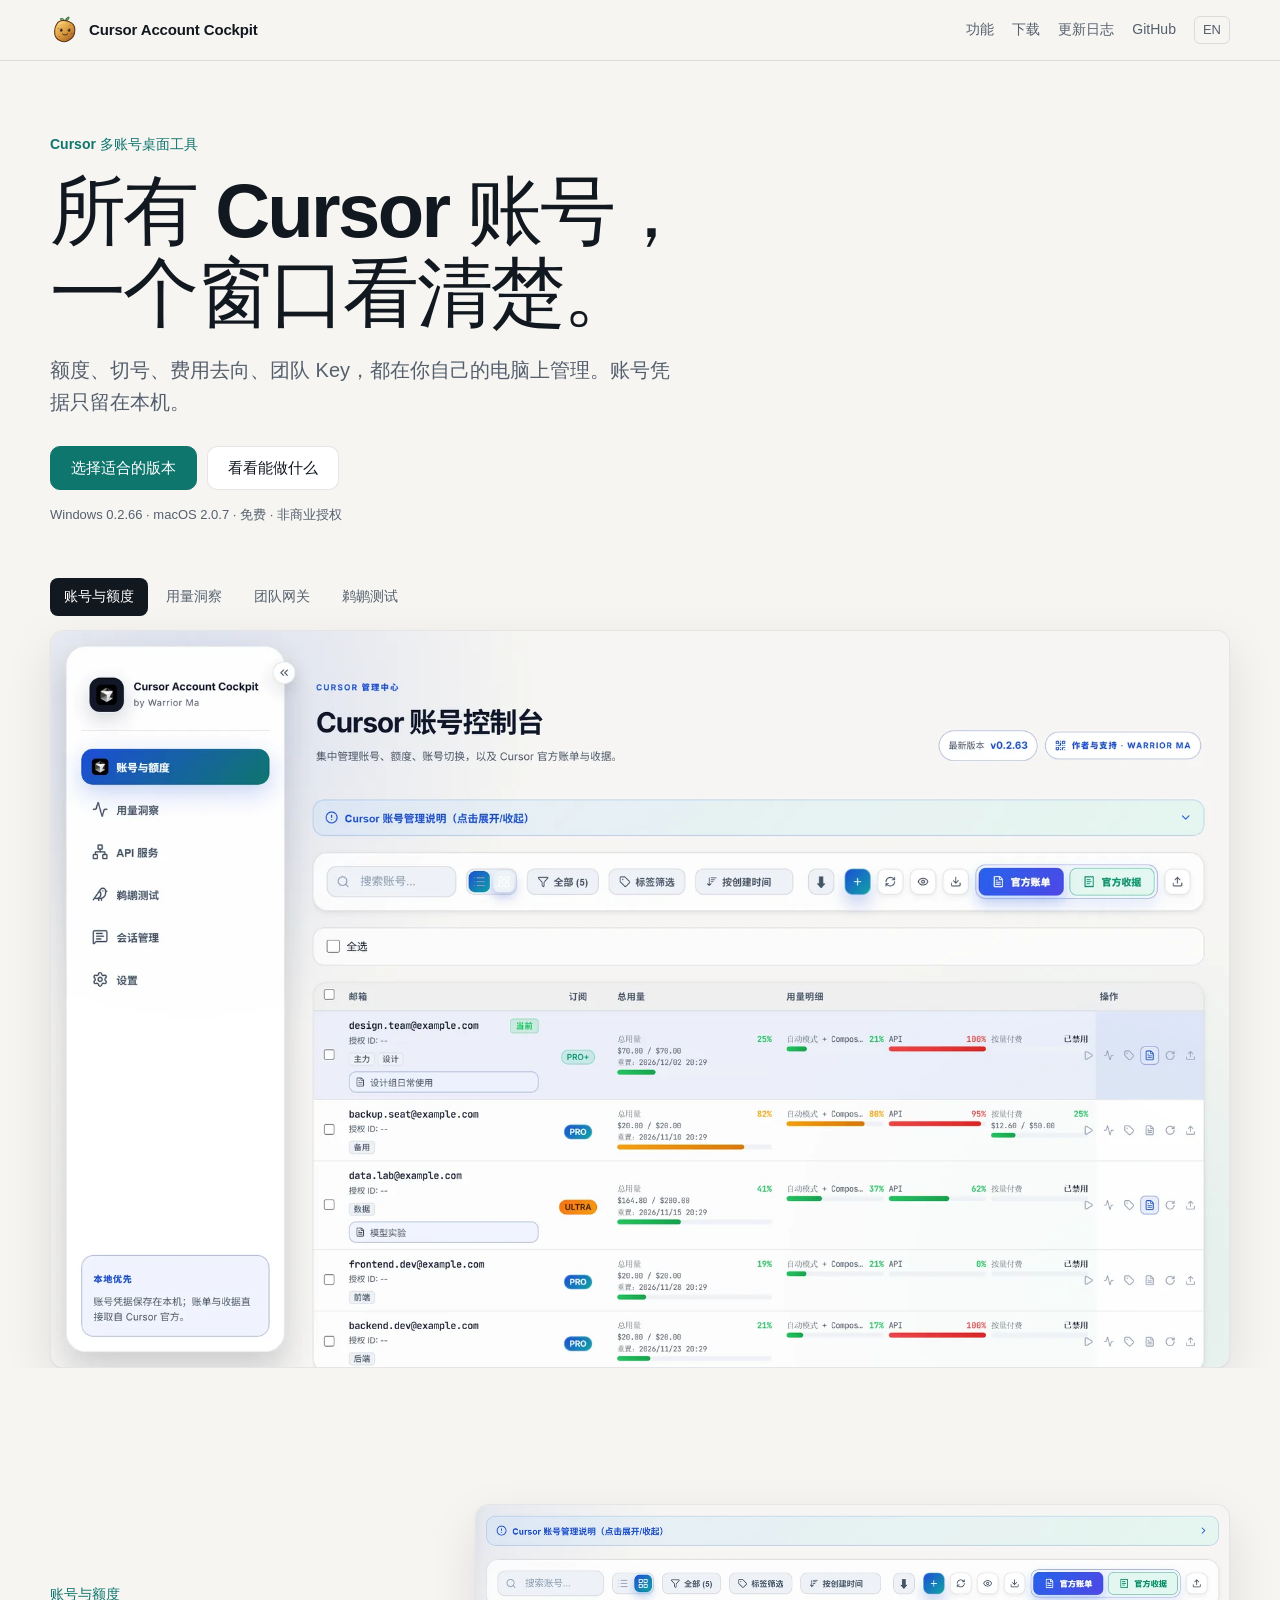
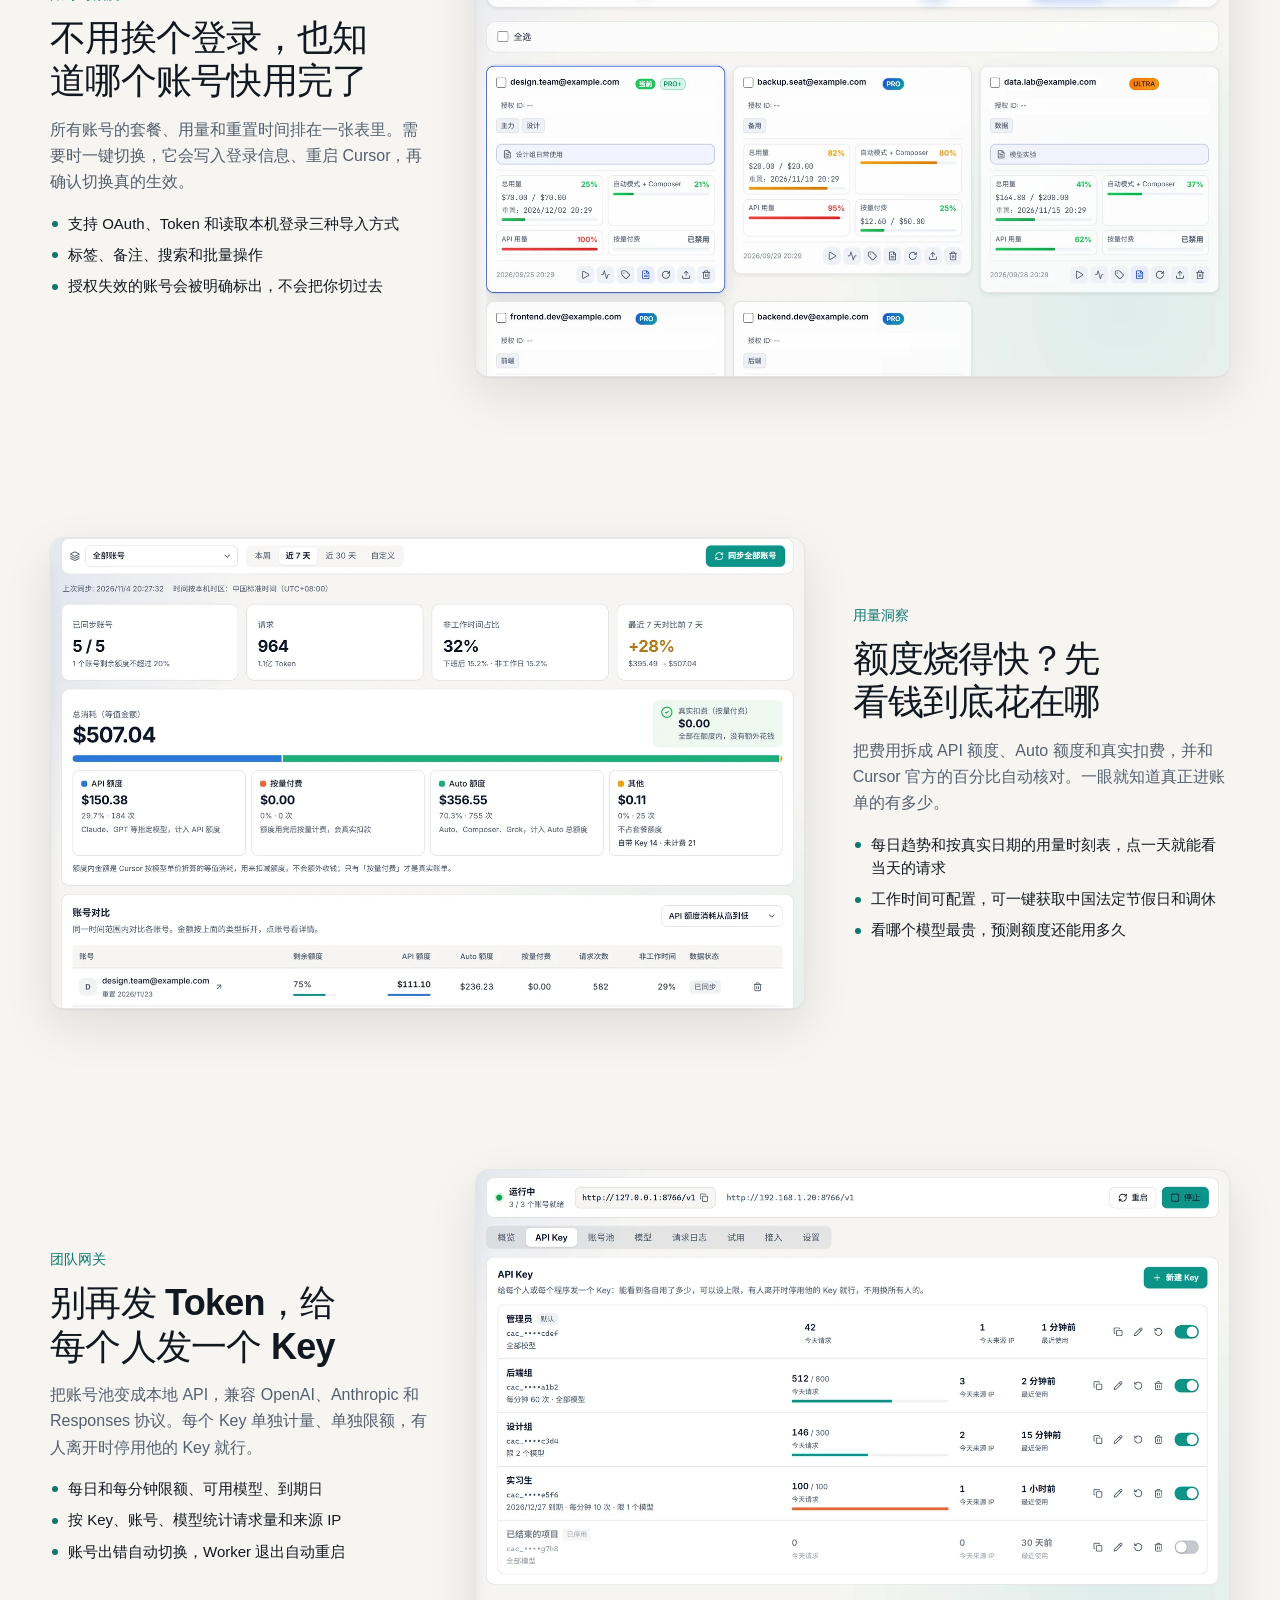
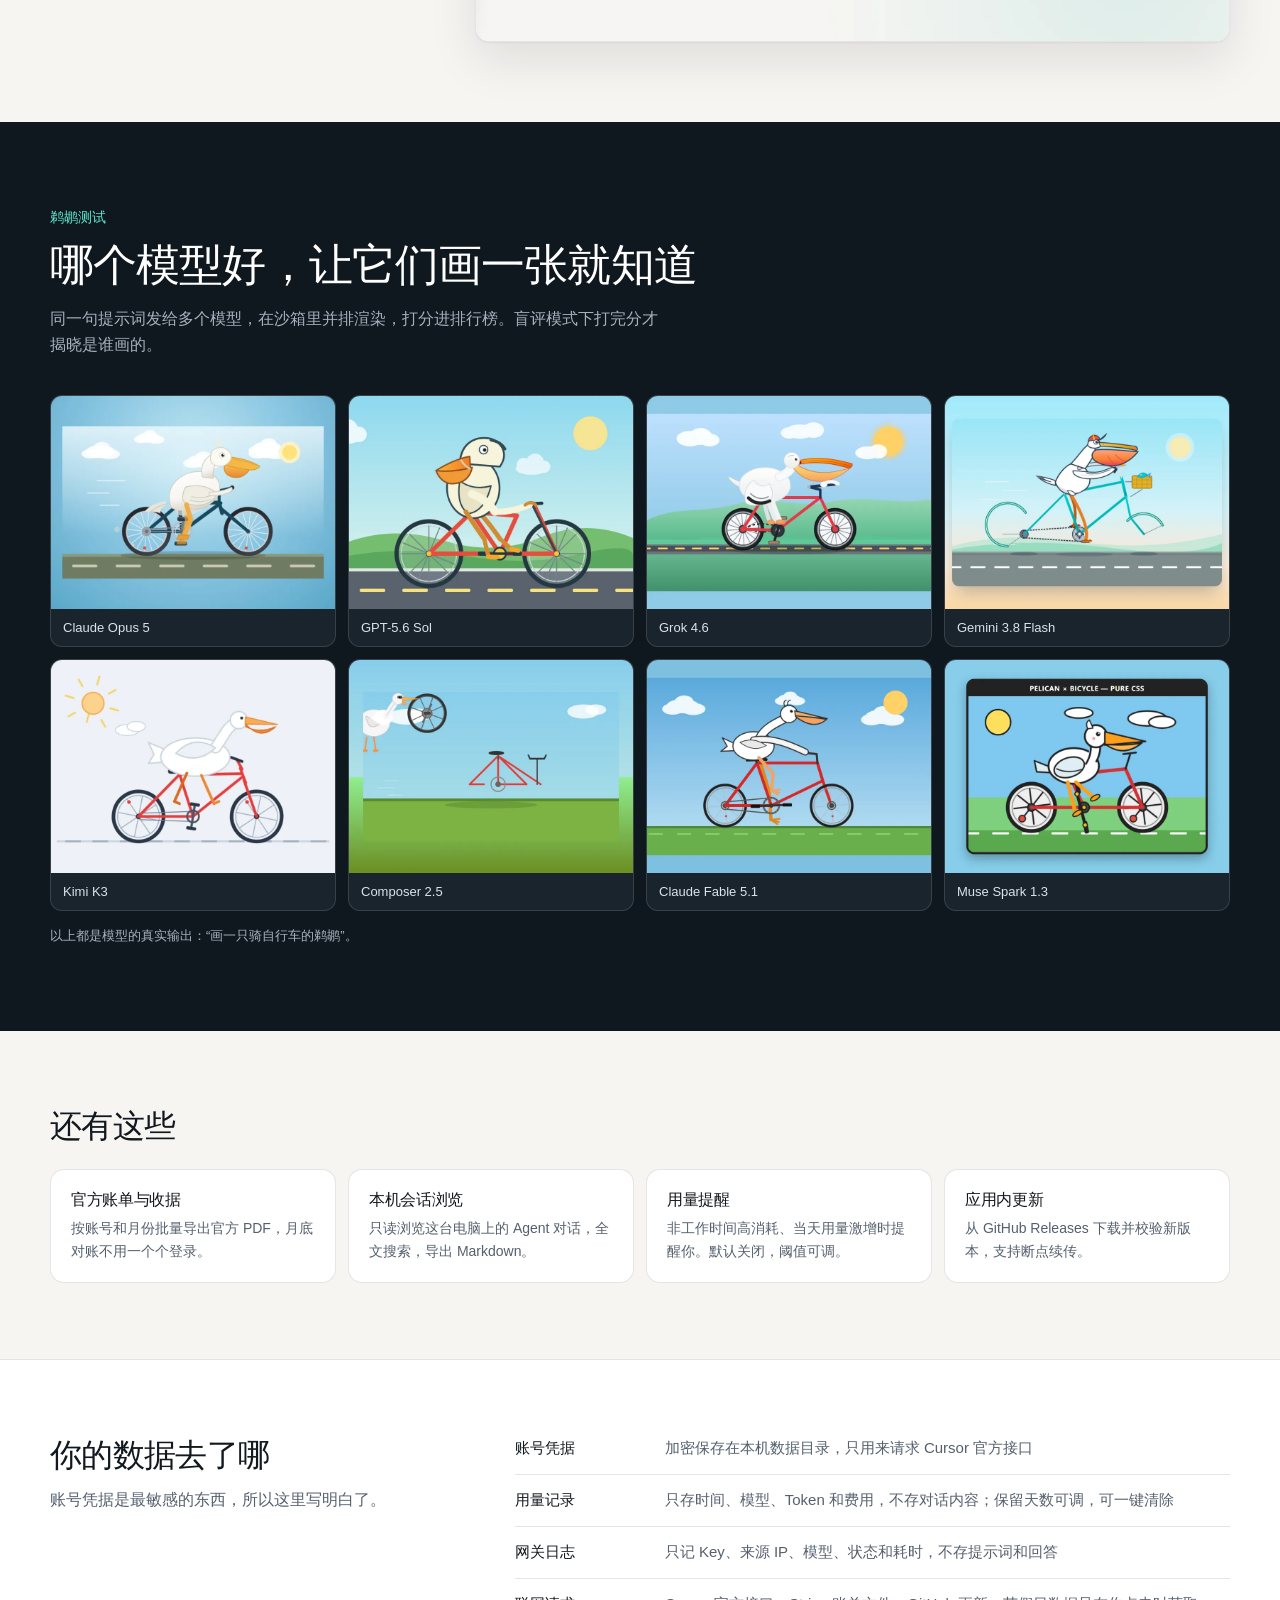
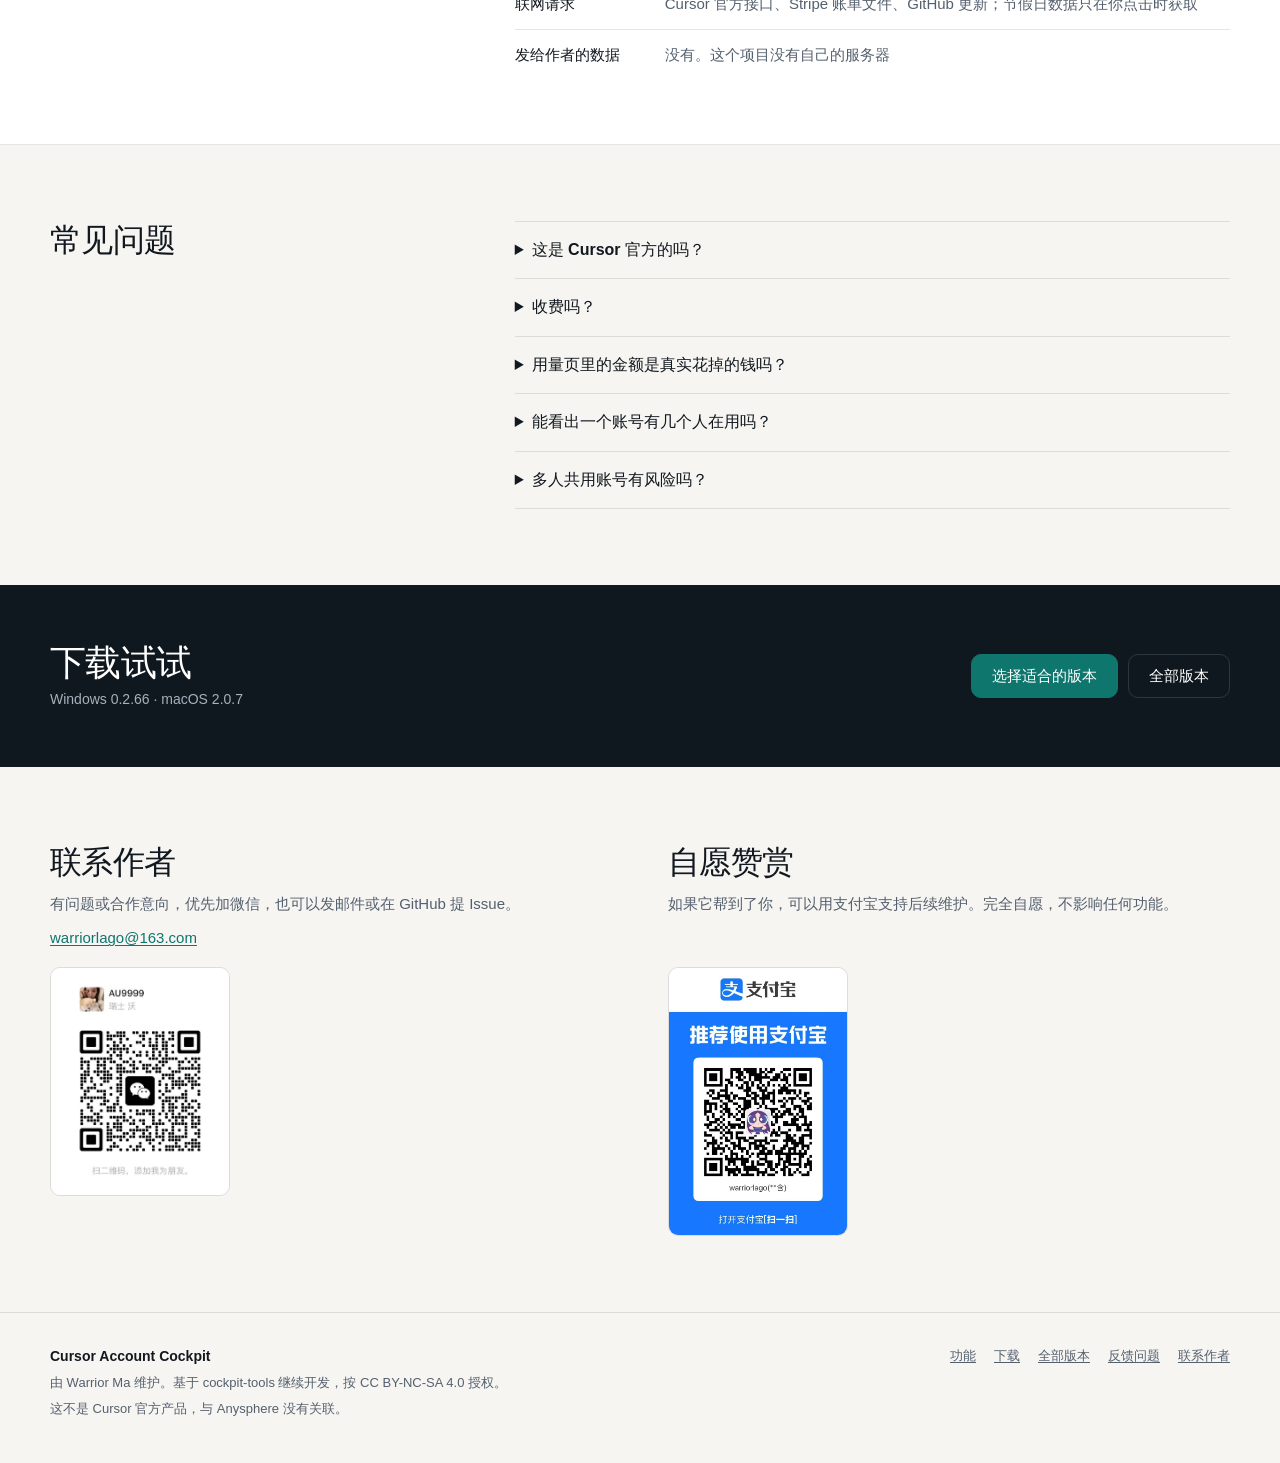
==== commit c6fb58d9: "release: Windows 0.2.66 and macOS 2.0.7 downloads and product updates" ====
--- a/index.html
+++ b/index.html
@@ -9,7 +9,7 @@
   <meta property="og:description" content="Windows / macOS 桌面工具：管理多个 Cursor 账号的额度和切换，拆清费用去向，给团队发独立 API Key，并排比较模型。账号凭据只留在本机。" />
   <meta property="og:image" content="https://warriorlago.github.io/CursorAccountCockpit/assets/images/usage.webp" />
   <link rel="icon" href="assets/potato.svg" type="image/svg+xml" />
-  <link rel="stylesheet" href="assets/site.css?v=20261104" />
+  <link rel="stylesheet" href="assets/site.css?v=20261111" />
 </head>
 <body>
 <header class="topbar">
@@ -33,7 +33,7 @@
       <a class="btn btn-primary" data-smart-download data-download-page="download.html" href="download.html">下载</a>
       <a class="btn" href="features.html">看看能做什么</a>
     </div>
-    <p class="meta">Windows 0.2.63 · macOS 2.0.6 · 免费 · 非商业授权</p>
+    <p class="meta">Windows 0.2.66 · macOS 2.0.7 · 免费 · 非商业授权</p>
     <div class="tour" data-tour>
   <div class="tour-tabs" role="tablist" aria-label="产品界面"><button type="button" role="tab" id="tour-tab-0" aria-controls="tour-panel-0" aria-selected="true" tabindex="0">账号与额度</button><button type="button" role="tab" id="tour-tab-1" aria-controls="tour-panel-1" aria-selected="false" tabindex="-1">用量洞察</button><button type="button" role="tab" id="tour-tab-2" aria-controls="tour-panel-2" aria-selected="false" tabindex="-1">团队网关</button><button type="button" role="tab" id="tour-tab-3" aria-controls="tour-panel-3" aria-selected="false" tabindex="-1">鹈鹕测试</button></div>
   <figure class="frame tour-frame"><div role="tabpanel" id="tour-panel-0" aria-labelledby="tour-tab-0"><img src="assets/images/accounts.webp" alt="账号列表：套餐、总用量、Auto 和 API 用量、重置时间" width="1800" height="1125" /></div><div role="tabpanel" id="tour-panel-1" aria-labelledby="tour-tab-1" hidden><img src="assets/images/usage.webp" alt="用量洞察：把费用拆成 API 额度、Auto 额度和真实扣费" width="1800" height="1125" loading="lazy" decoding="async" /></div><div role="tabpanel" id="tour-panel-2" aria-labelledby="tour-tab-2" hidden><img src="assets/images/gateway.webp" alt="团队网关：请求量、成功率和每个 Key 的使用情况" width="1800" height="1125" loading="lazy" decoding="async" /></div><div role="tabpanel" id="tour-panel-3" aria-labelledby="tour-tab-3" hidden><img src="assets/images/pelican.webp" alt="鹈鹕测试：多个模型画同一张图，打分对比" width="1800" height="1125" loading="lazy" decoding="async" /></div></figure>
@@ -120,7 +120,7 @@
   <div class="wrap band-inner">
     <div>
       <h2>下载试试</h2>
-      <p>Windows 0.2.63 · macOS 2.0.6</p>
+      <p>Windows 0.2.66 · macOS 2.0.7</p>
     </div>
     <div class="cta">
       <a class="btn btn-primary" data-smart-download data-download-page="download.html" href="download.html">下载</a>
@@ -162,7 +162,7 @@
     </div>
   </div>
 </footer>
-  <script src="assets/platform-recommendation.js?v=20261104" defer></script>
-  <script src="assets/site.js?v=20261104" defer></script>
+  <script src="assets/platform-recommendation.js?v=20261111" defer></script>
+  <script src="assets/site.js?v=20261111" defer></script>
 </body>
 </html>
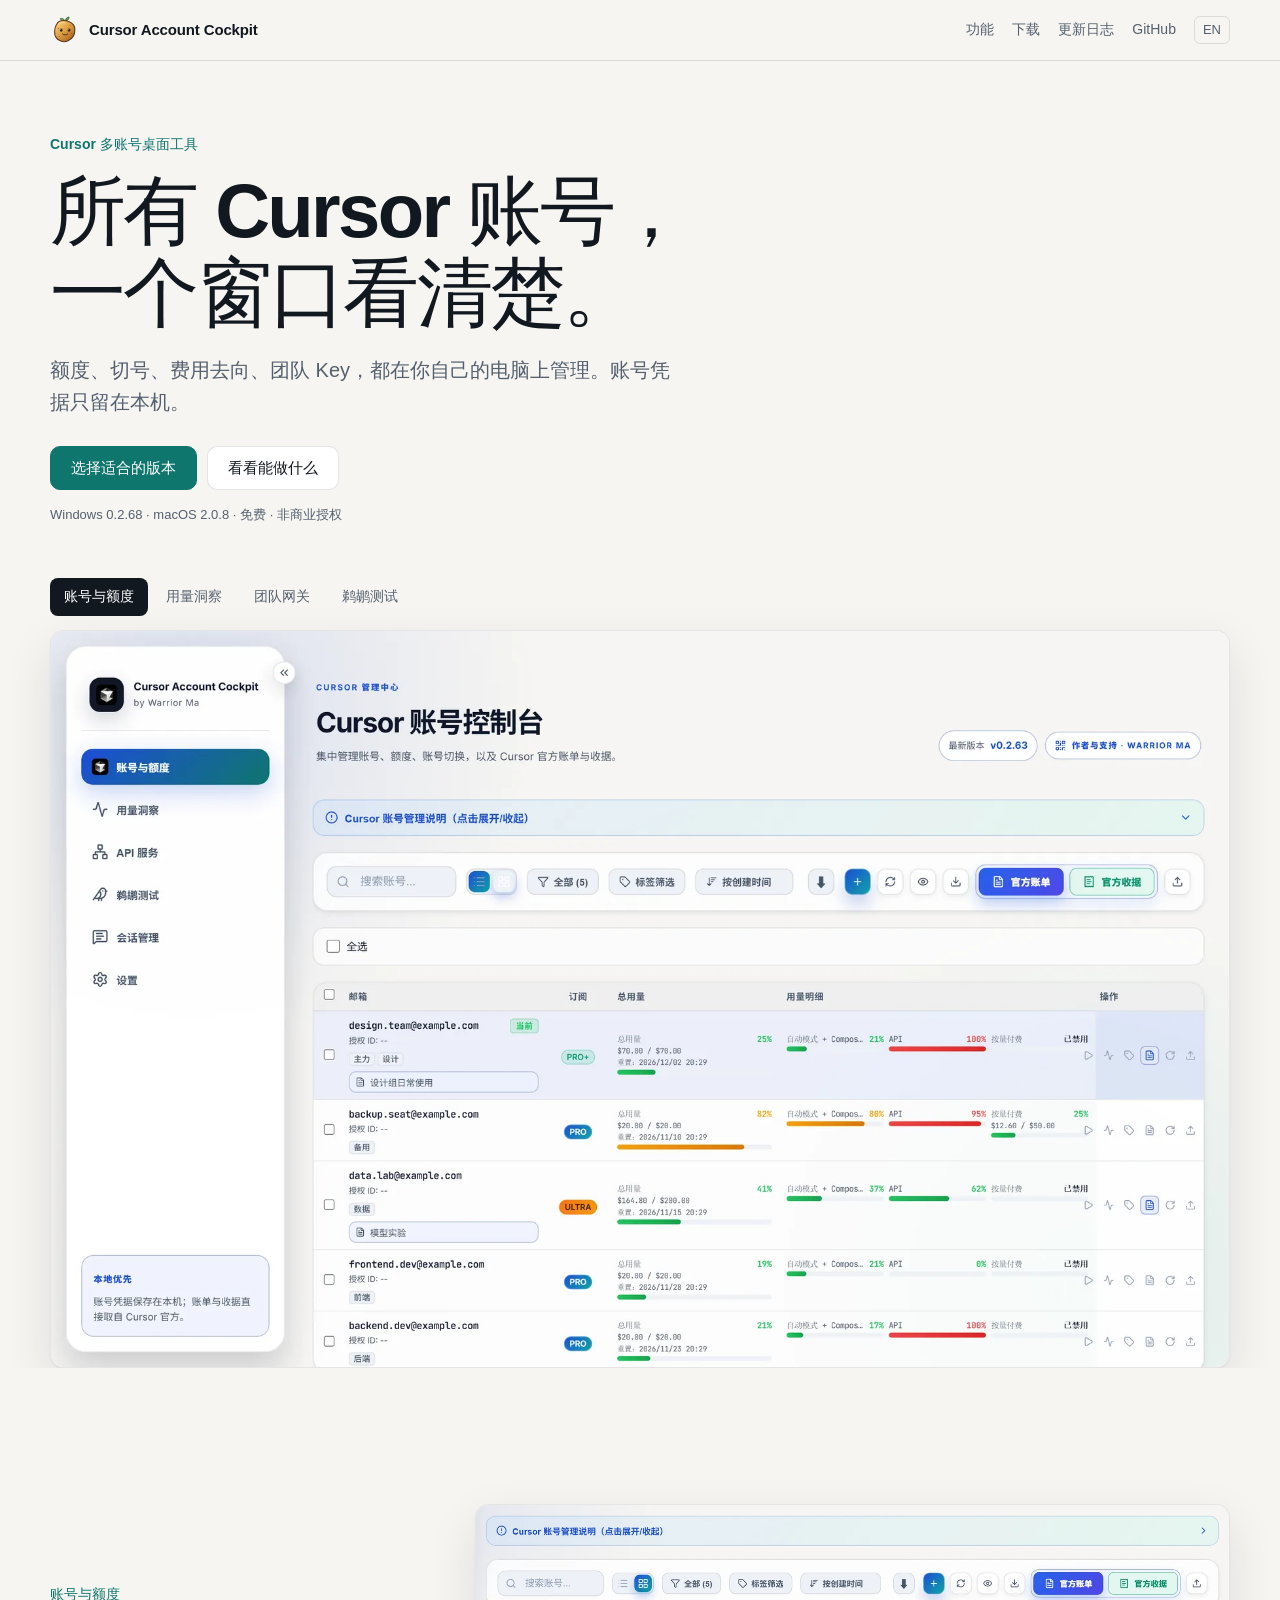
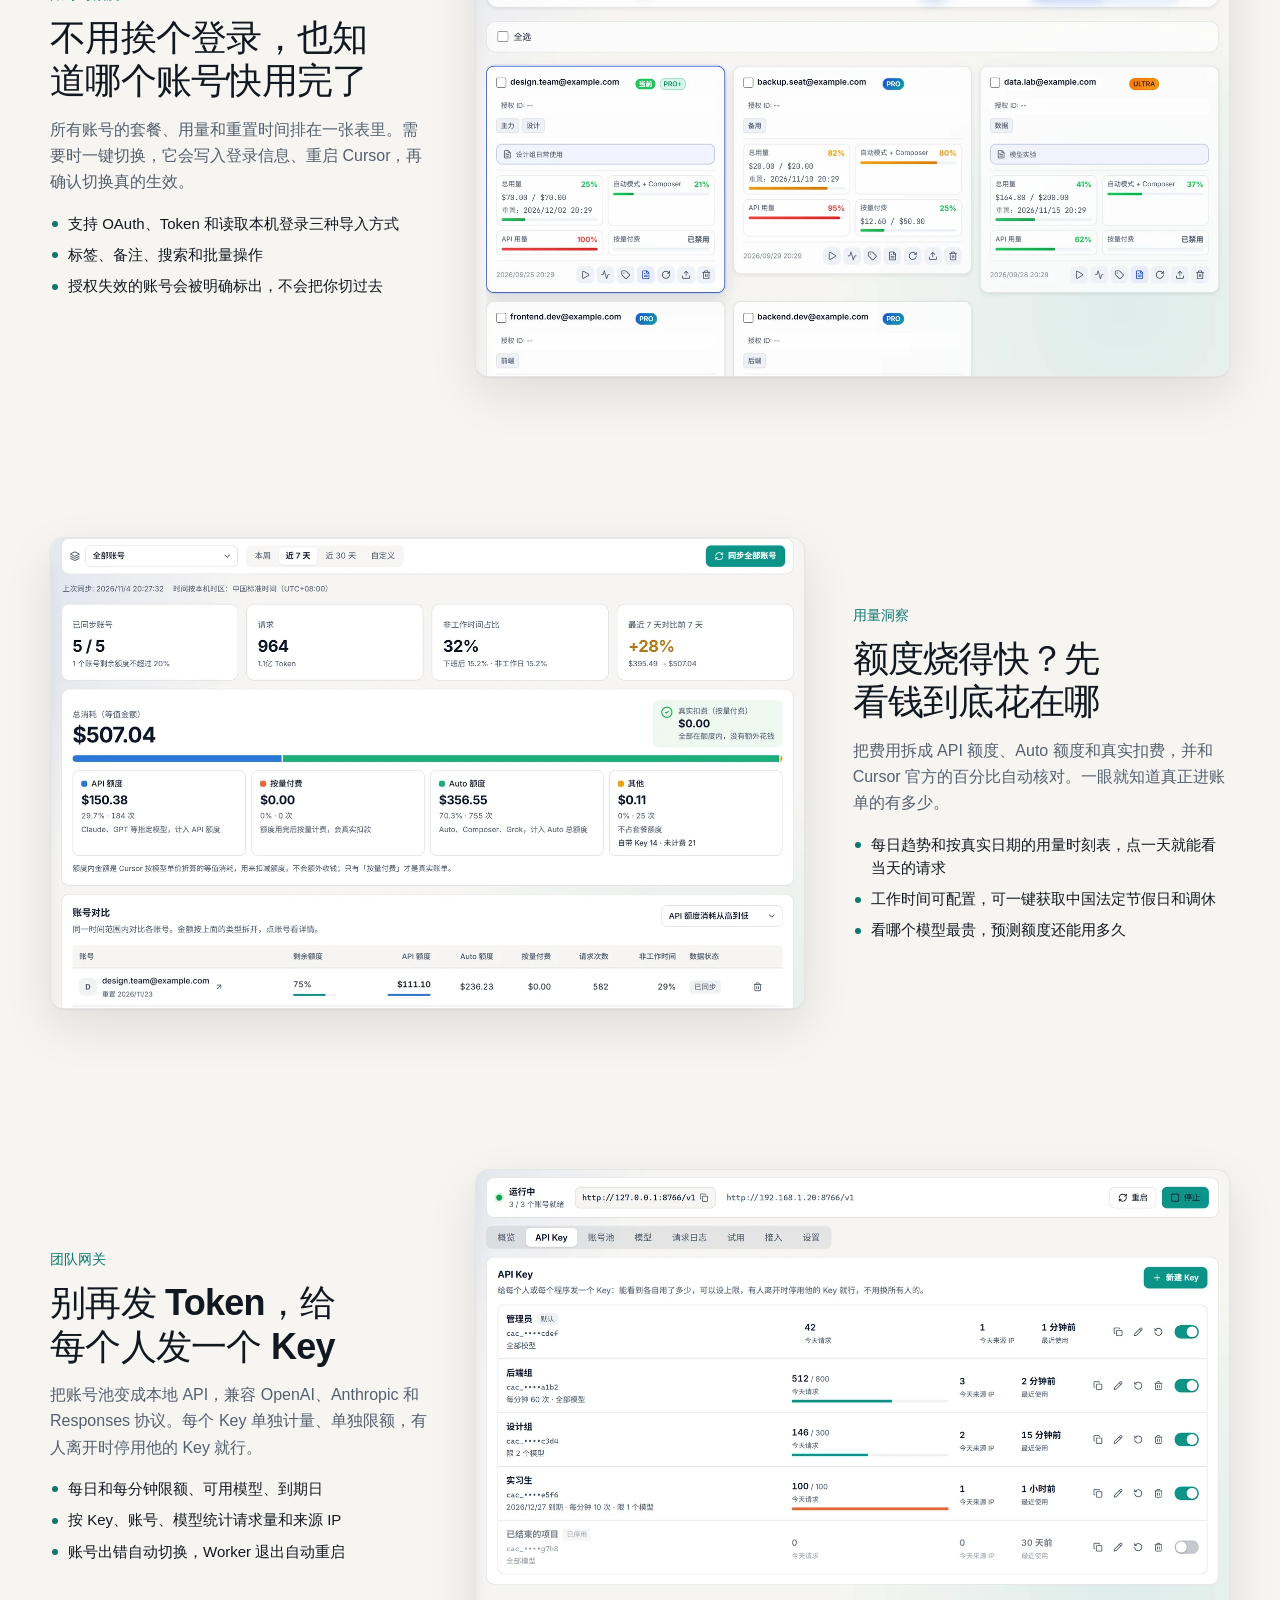
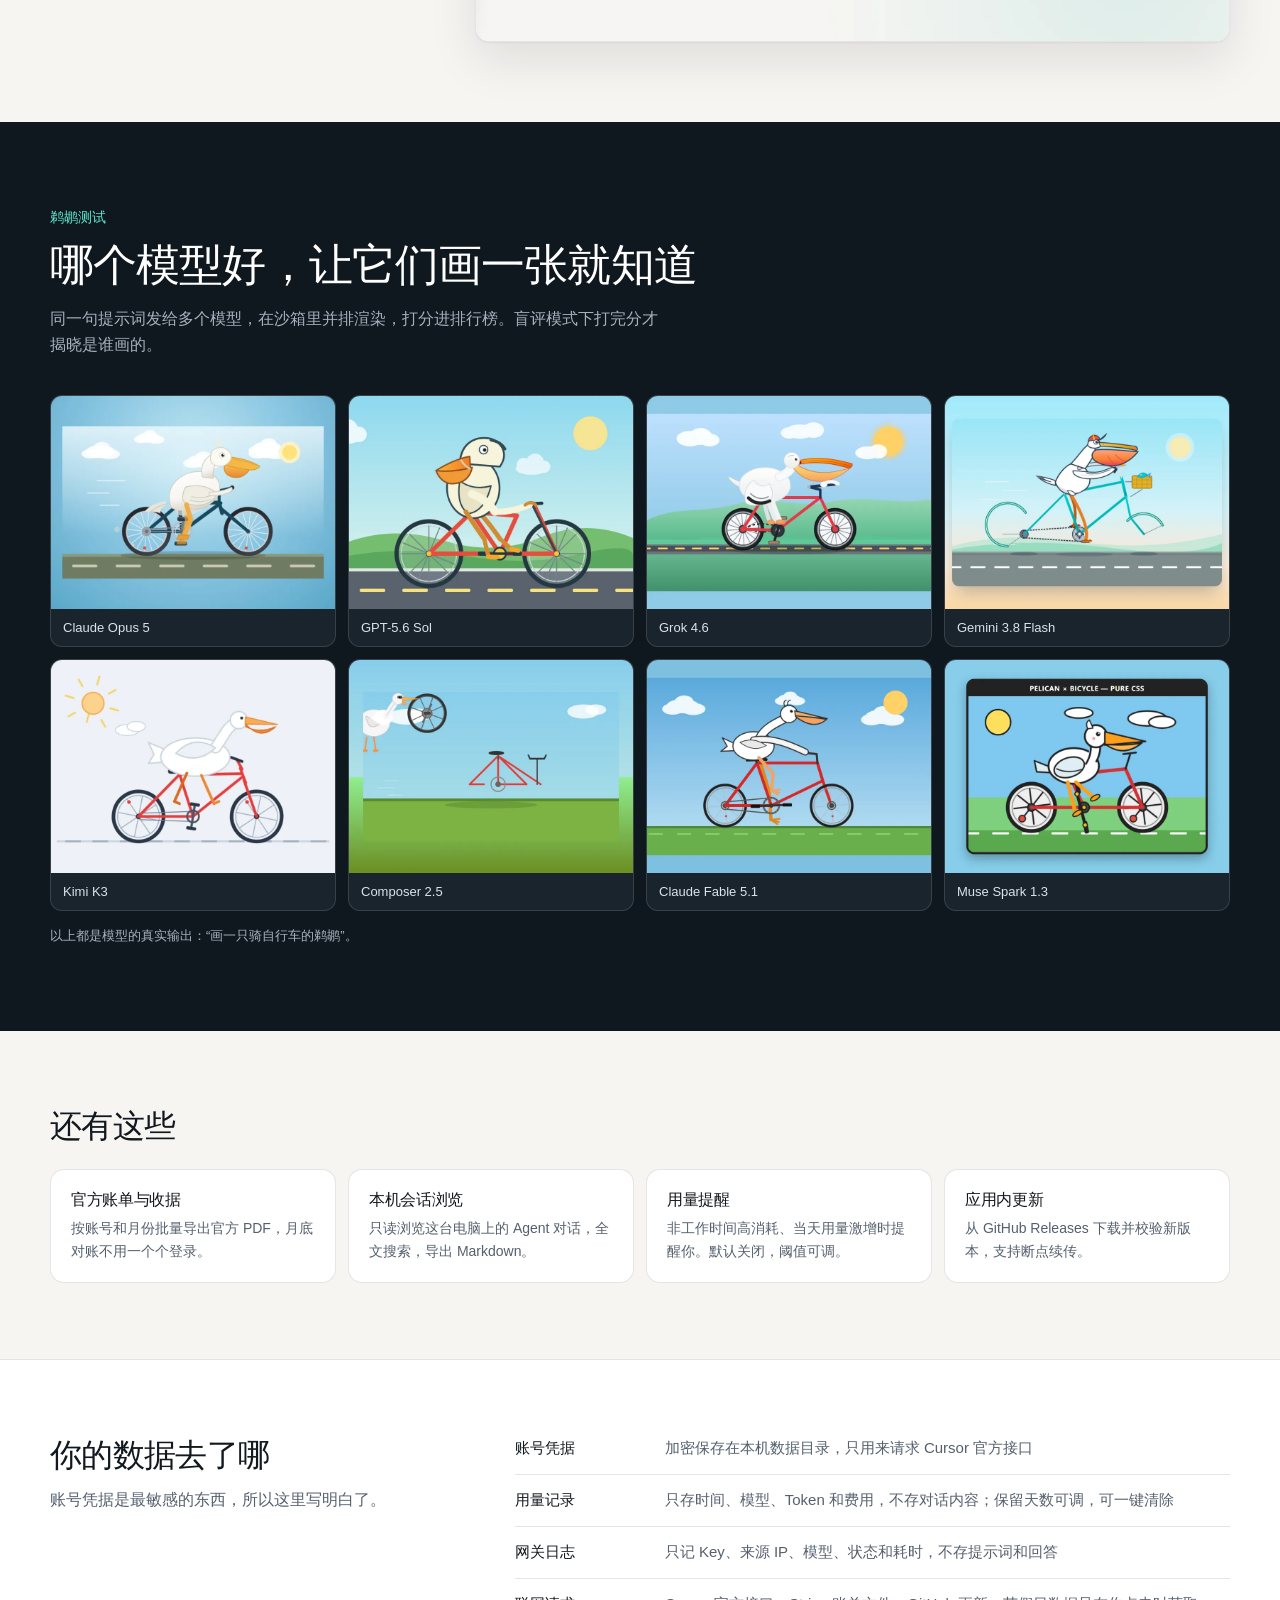
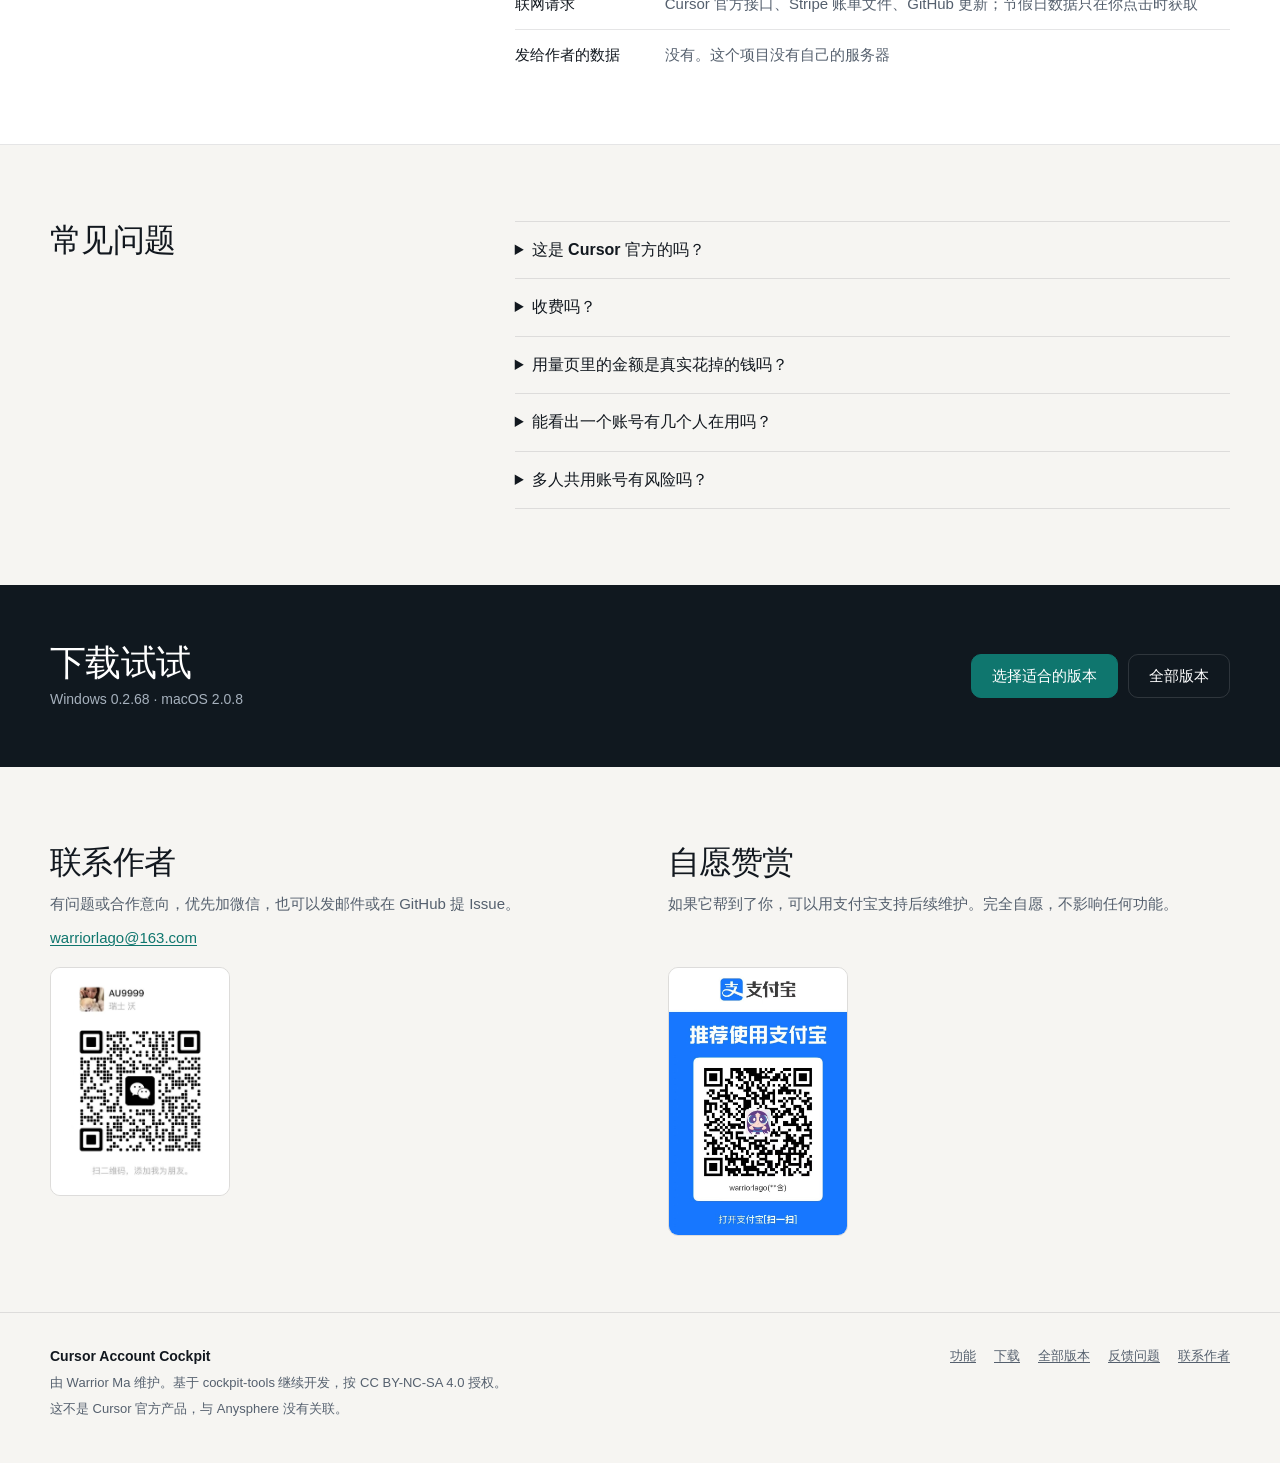
==== commit 1f402f47: "release: Windows 0.2.68 and macOS 2.0.8 downloads and product updates" ====
--- a/index.html
+++ b/index.html
@@ -33,7 +33,7 @@
       <a class="btn btn-primary" data-smart-download data-download-page="download.html" href="download.html">下载</a>
       <a class="btn" href="features.html">看看能做什么</a>
     </div>
-    <p class="meta">Windows 0.2.66 · macOS 2.0.7 · 免费 · 非商业授权</p>
+    <p class="meta">Windows 0.2.68 · macOS 2.0.8 · 免费 · 非商业授权</p>
     <div class="tour" data-tour>
   <div class="tour-tabs" role="tablist" aria-label="产品界面"><button type="button" role="tab" id="tour-tab-0" aria-controls="tour-panel-0" aria-selected="true" tabindex="0">账号与额度</button><button type="button" role="tab" id="tour-tab-1" aria-controls="tour-panel-1" aria-selected="false" tabindex="-1">用量洞察</button><button type="button" role="tab" id="tour-tab-2" aria-controls="tour-panel-2" aria-selected="false" tabindex="-1">团队网关</button><button type="button" role="tab" id="tour-tab-3" aria-controls="tour-panel-3" aria-selected="false" tabindex="-1">鹈鹕测试</button></div>
   <figure class="frame tour-frame"><div role="tabpanel" id="tour-panel-0" aria-labelledby="tour-tab-0"><img src="assets/images/accounts.webp" alt="账号列表：套餐、总用量、Auto 和 API 用量、重置时间" width="1800" height="1125" /></div><div role="tabpanel" id="tour-panel-1" aria-labelledby="tour-tab-1" hidden><img src="assets/images/usage.webp" alt="用量洞察：把费用拆成 API 额度、Auto 额度和真实扣费" width="1800" height="1125" loading="lazy" decoding="async" /></div><div role="tabpanel" id="tour-panel-2" aria-labelledby="tour-tab-2" hidden><img src="assets/images/gateway.webp" alt="团队网关：请求量、成功率和每个 Key 的使用情况" width="1800" height="1125" loading="lazy" decoding="async" /></div><div role="tabpanel" id="tour-panel-3" aria-labelledby="tour-tab-3" hidden><img src="assets/images/pelican.webp" alt="鹈鹕测试：多个模型画同一张图，打分对比" width="1800" height="1125" loading="lazy" decoding="async" /></div></figure>
@@ -120,7 +120,7 @@
   <div class="wrap band-inner">
     <div>
       <h2>下载试试</h2>
-      <p>Windows 0.2.66 · macOS 2.0.7</p>
+      <p>Windows 0.2.68 · macOS 2.0.8</p>
     </div>
     <div class="cta">
       <a class="btn btn-primary" data-smart-download data-download-page="download.html" href="download.html">下载</a>
